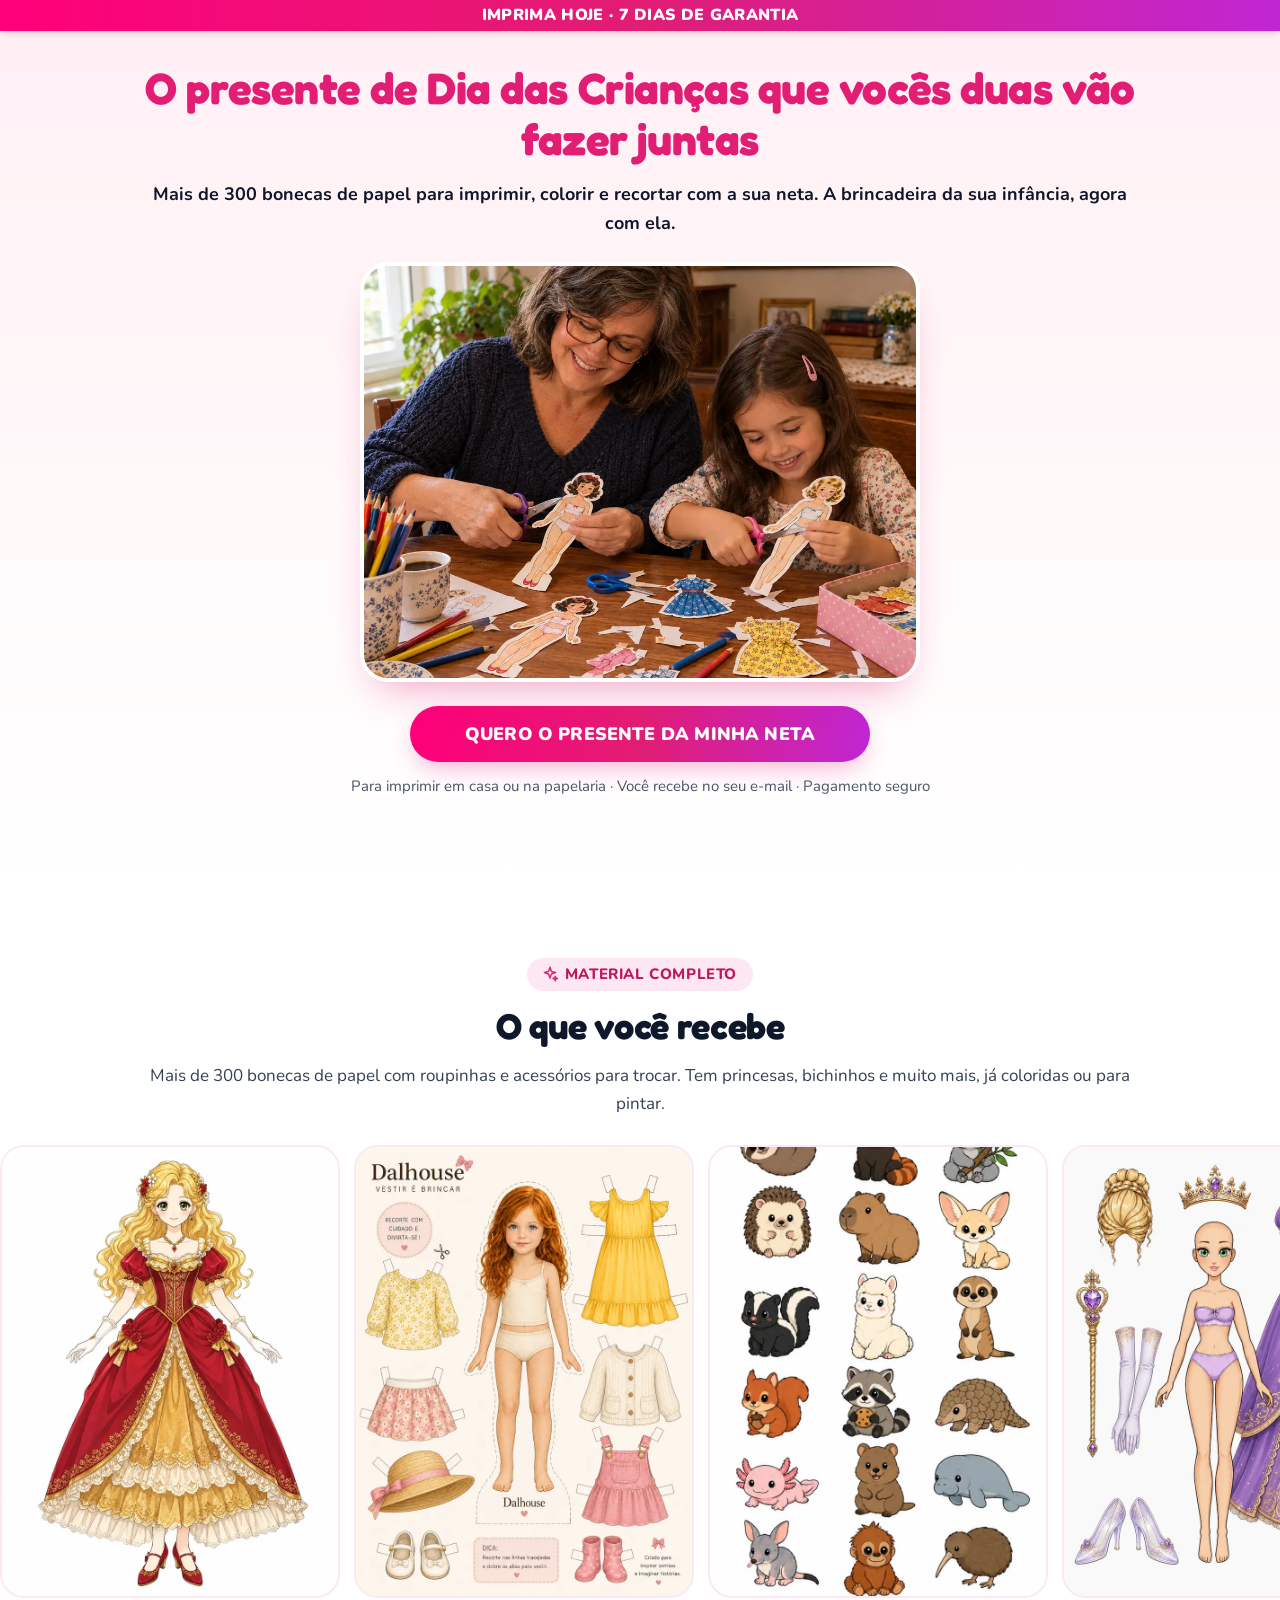
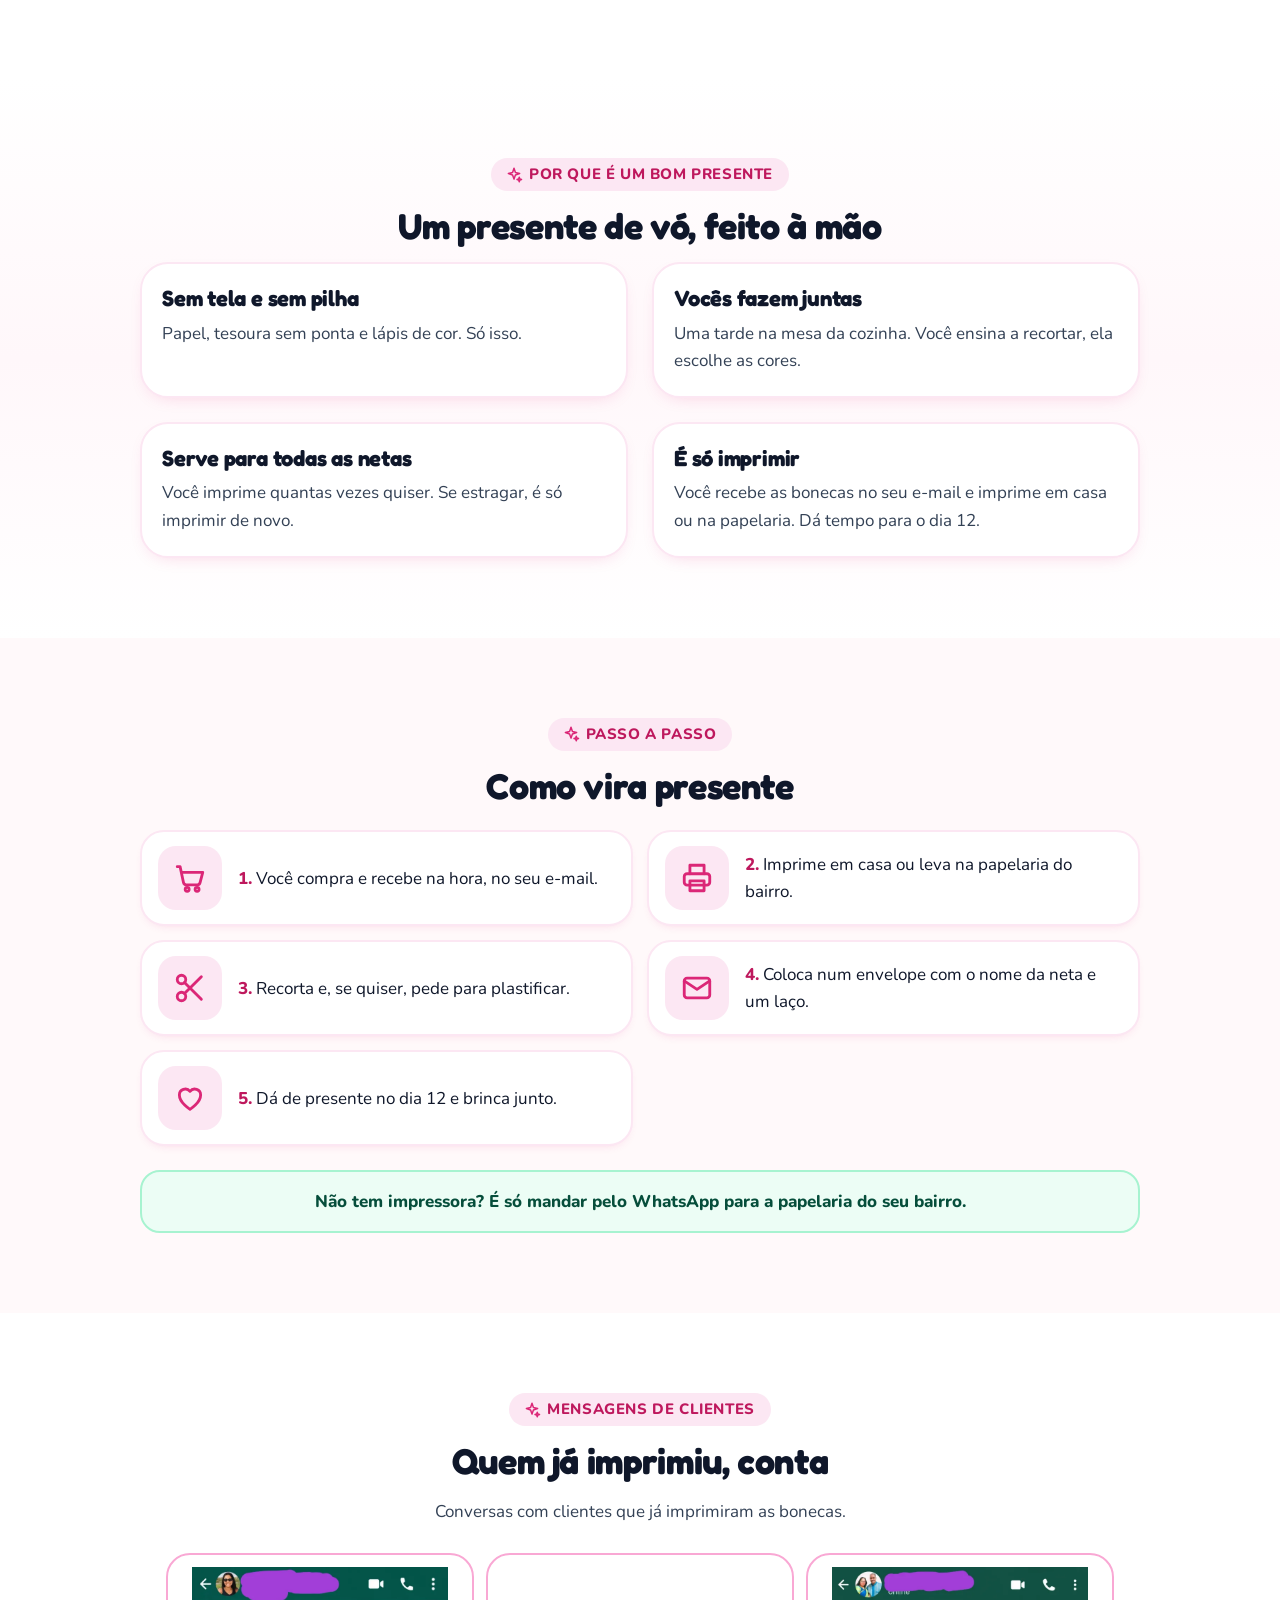
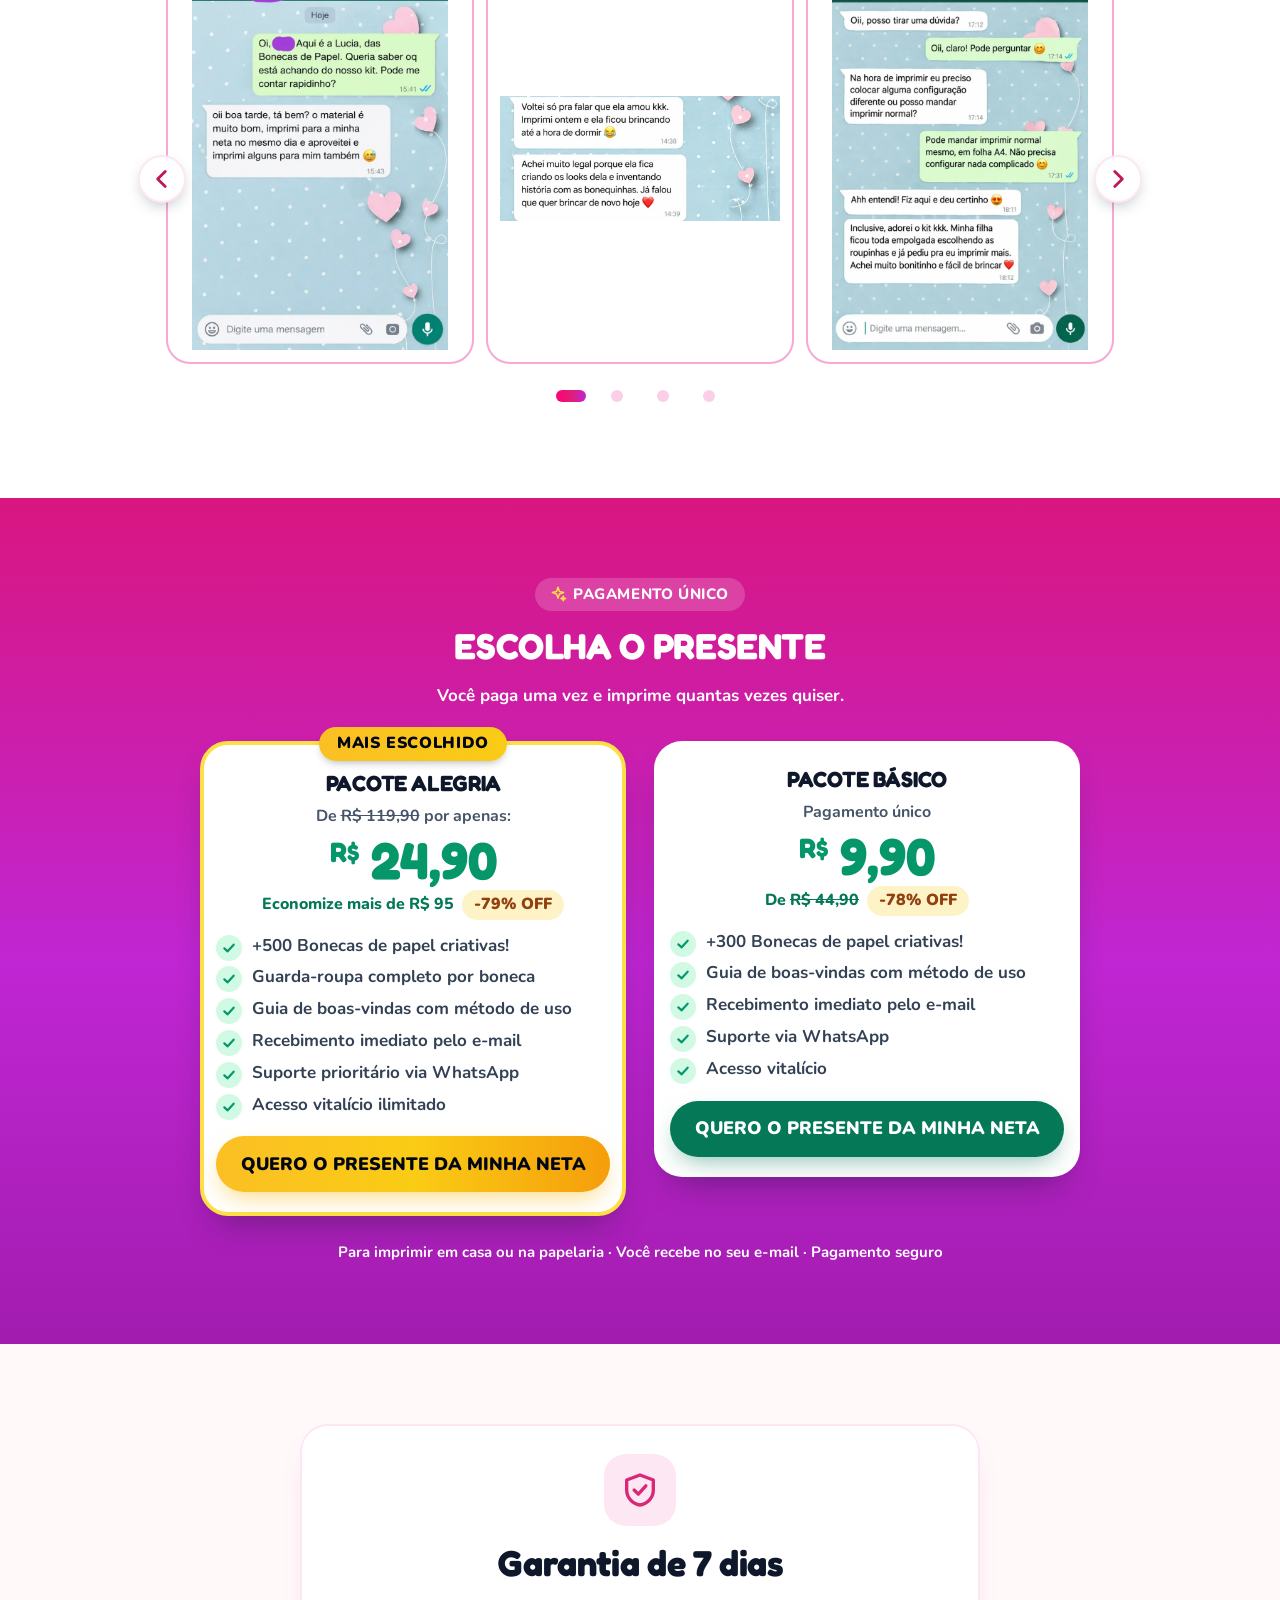
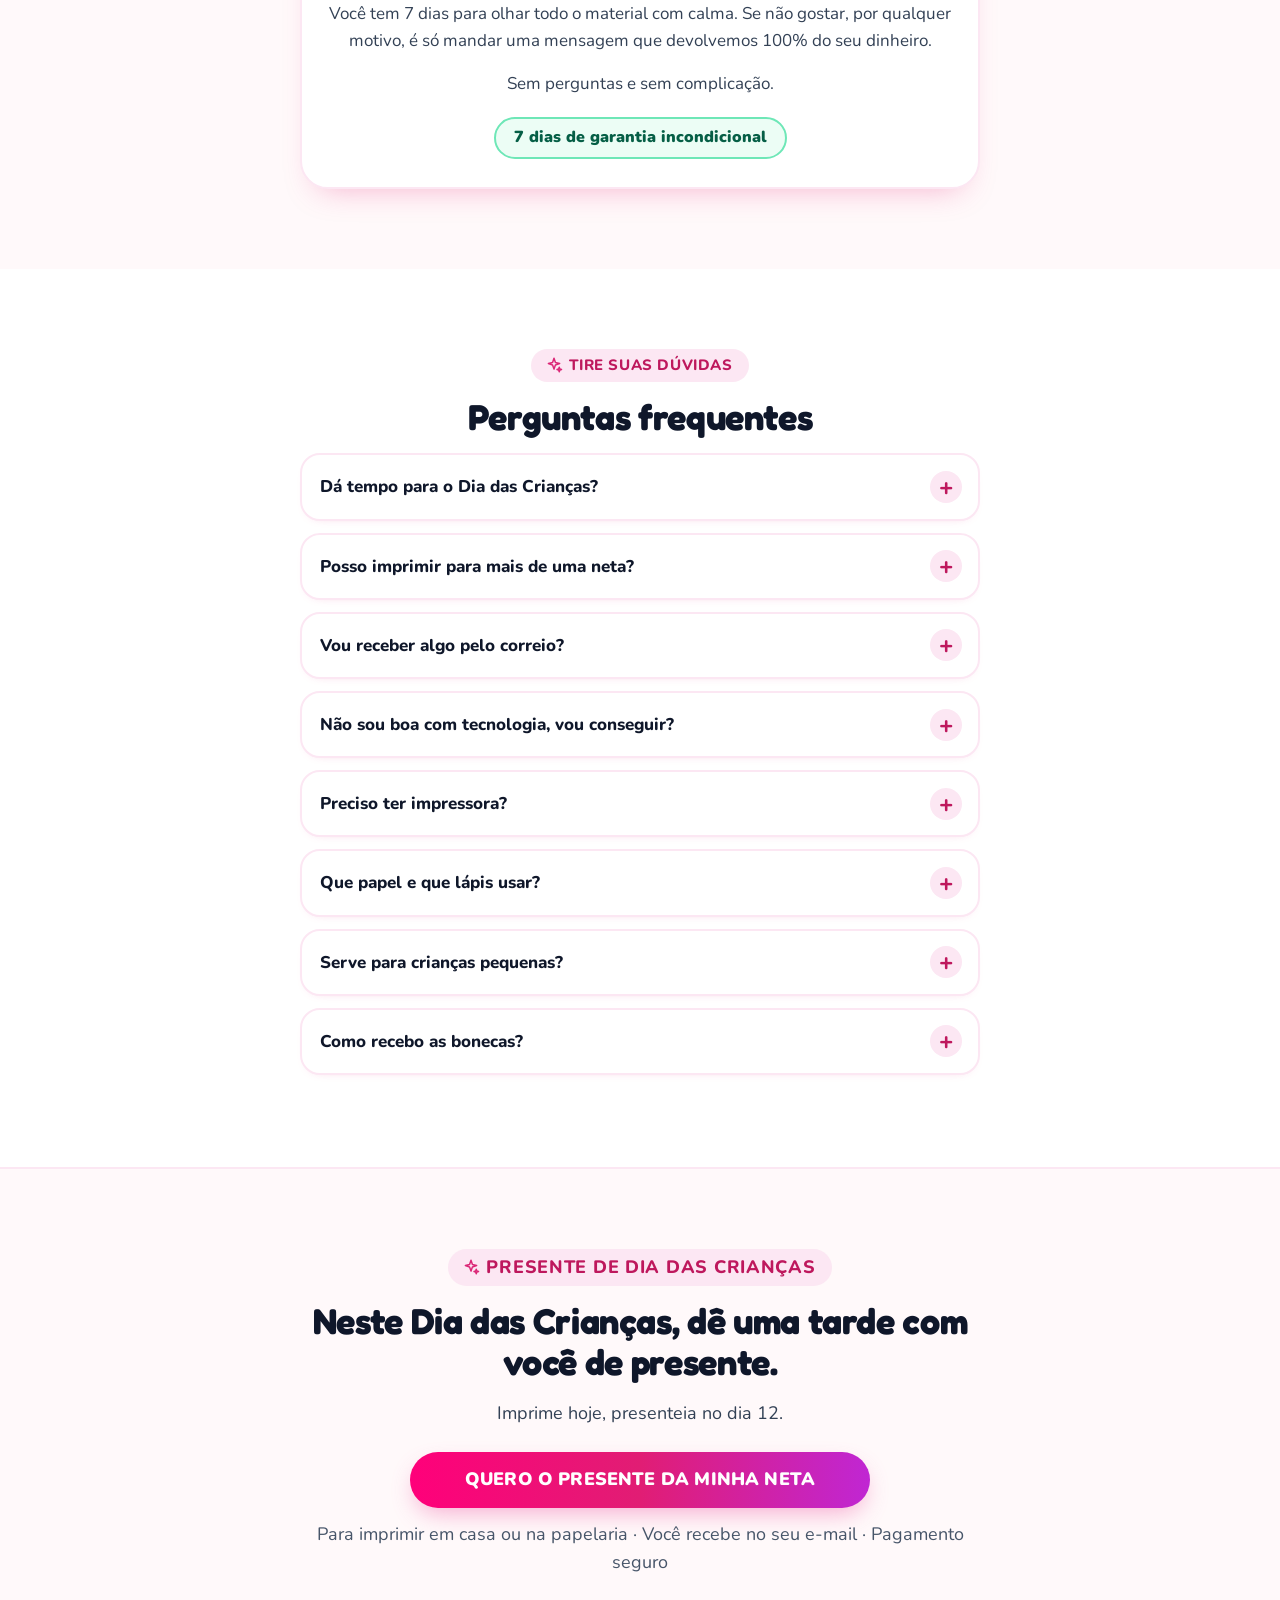
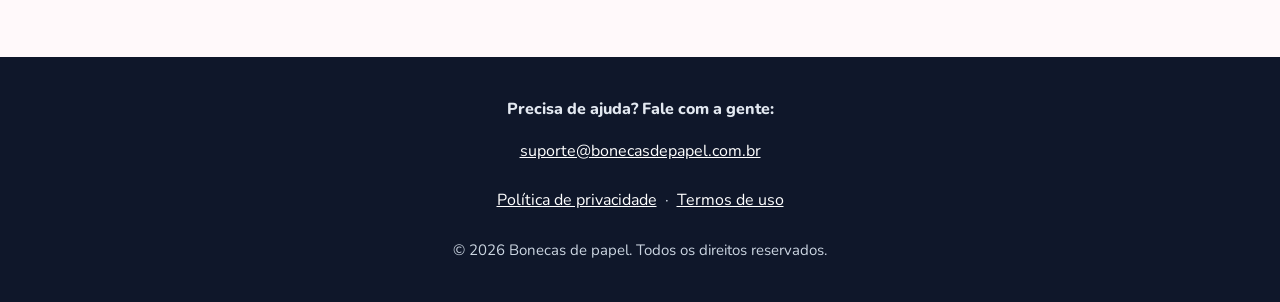
==== dia-das-criancas.html @ 3ce02cda "Dia das Crianças: remove o botão fixo de WhatsApp Co-Authored-By: Claude Opus 5.5 <noreply@anthropic" ====
<!doctype html>
<html lang="pt-BR">
<head>
  <meta charset="UTF-8" />
  <meta name="viewport" content="width=device-width, initial-scale=1.0" />
  <link rel="icon" href="favicon.ico" sizes="any" />
  <link rel="icon" type="image/png" sizes="32x32" href="favicon-32.png" />
  <link rel="icon" type="image/png" sizes="192x192" href="favicon-192.png" />
  <link rel="apple-touch-icon" href="apple-touch-icon.png" />
  <!-- DIA-DAS-CRIANCAS -->
  <title>Bonecas de Papel · Presente de Dia das Crianças da vó para a neta</title>
  <meta name="description" content="Mais de 300 bonecas de papel para imprimir, colorir e recortar com a neta. Você recebe no seu e-mail e imprime hoje mesmo." />
  <meta name="theme-color" content="#FFF0F5" />
  <!-- DIA-DAS-CRIANCAS -->
  <meta property="og:title" content="Bonecas de Papel · Presente de Dia das Crianças da vó para a neta" />
  <meta property="og:description" content="Mais de 300 bonecas de papel para imprimir, colorir e recortar com a neta. Você recebe no seu e-mail e imprime hoje mesmo." />
  <meta property="og:type" content="website" />
  <!-- Imagem de compartilhamento (WhatsApp/Facebook): troque pelo endereço completo do site quando publicar -->
  <meta property="og:image" content="img/com-a-neta.webp" />

  <!-- =====================================================================
       CONFIGURAÇÃO — troque só aqui (veja o README.md).
       Versão de Dia das Crianças: os mesmos links e IDs do index.html. Se mudar lá, mude aqui também.
       ===================================================================== -->
  <script>
    window.CONFIG = {
      // Link do checkout de cada pacote
      checkout: {
        alegria: 'https://pay.lowify.com.br/go.php?offer=9f3a1b8f',           // R$ 24,90 (card "Pacote Alegria")
        alegriaOferta: 'https://pay.lowify.com.br/go.php?offer=1b1b44d3',     // R$ 16,90 (pop-up que abre ao escolher o Básico)
        basico: 'https://pay.lowify.com.br/checkout.php?product_id=Abi8Xx',   // R$ 9,90 (pop-up: "Quero apenas o Básico")
      },
      // ID do Pixel da Meta (Gerenciador de Eventos > Fontes de dados), só os números
      metaPixelId: '28495933450061127',
      // ID do pixel da Utmify (painel da Utmify > Pixels)
      utmifyPixelId: '6ac5c95512656330f287a312',
      // ID do projeto no Microsoft Clarity (clarity.microsoft.com > Settings > Overview)
      clarityId: 'ytkietj34k',
    };
  </script>

  <!-- Pixel da Meta: carrega cedo e envia PageView. Não carrega enquanto o ID for o placeholder. -->
  <script>
    (function (id) {
      if (!id || /^SEU_/.test(id)) return;
      !function(f,b,e,v,n,t,s){if(f.fbq)return;n=f.fbq=function(){n.callMethod?
      n.callMethod.apply(n,arguments):n.queue.push(arguments)};if(!f._fbq)f._fbq=n;
      n.push=n;n.loaded=!0;n.version='2.0';n.queue=[];t=b.createElement(e);t.async=!0;
      t.src=v;s=b.getElementsByTagName(e)[0];s.parentNode.insertBefore(t,s)}(window,
      document,'script','https://connect.facebook.net/en_US/fbevents.js');
      fbq('init', id);
      fbq('track', 'PageView');
    })(window.CONFIG.metaPixelId);
  </script>

  <!-- Utmify: script de UTMs + pixel, carregando cedo para não perder visitas -->
  <script
    src="https://cdn.utmify.com.br/scripts/utms/latest.js"
    data-utmify-prevent-xcod-sck
    data-utmify-prevent-subids
    async
    defer
  ></script>
  <script>
    (function (id) {
      if (!id || /^SEU_/.test(id)) return;
      window.pixelId = id;
      var s = document.createElement('script');
      s.async = true;
      s.defer = true;
      s.src = 'https://cdn.utmify.com.br/scripts/pixel/pixel.js';
      document.head.appendChild(s);
    })(window.CONFIG.utmifyPixelId);
  </script>

  <!-- Microsoft Clarity: gravações de sessão e mapas de calor. Não carrega enquanto o ID for o placeholder. -->
  <script>
    (function (id) {
      if (!id || /^SEU_/.test(id)) return;
      (function(c,l,a,r,i,t,y){
        c[a]=c[a]||function(){(c[a].q=c[a].q||[]).push(arguments)};
        t=l.createElement(r);t.async=1;t.src="https://www.clarity.ms/tag/"+i;
        y=l.getElementsByTagName(r)[0];y.parentNode.insertBefore(t,y);
      })(window, document, "clarity", "script", id);
    })(window.CONFIG.clarityId);
  </script>

  <!-- Fontes (Google Fonts, hospedadas no próprio site para carregar mais rápido no 4G) -->
  <link rel="preload" href="fonts/fredoka-latin.woff2" as="font" type="font/woff2" crossorigin />
  <link rel="preload" href="fonts/nunito-latin.woff2" as="font" type="font/woff2" crossorigin />
  <!-- Imagem do topo: aparece primeiro na tela, então carrega com prioridade -->
  <link rel="preload" href="img/com-a-neta.webp" as="image" type="image/webp" fetchpriority="high" />
  <link rel="stylesheet" href="css/style.css" />

  <!-- Ajustes só desta versão (o css/style.css é o mesmo da página principal e não foi alterado) -->
  <style>
    /* Imagem de avó e neta no topo, no lugar do vídeo */
    .foto-hero {
      max-width: 560px;
      margin: 24px auto;
      border: 4px solid #fff;
      border-radius: 28px;
      box-shadow: 0 20px 40px -18px rgba(225, 29, 116, 0.45);
    }
    /* Botões com texto maior: se quebrar em duas linhas, fica bem espaçado */
    .btn {
      line-height: 1.25;
    }
    /* Cards sem foto em "Por que é um bom presente" */
    .card-texto {
      padding-top: 22px;
    }
    .card-texto h3 {
      margin-bottom: 8px;
    }
    /* Faixa das amostras em "O que você recebe": passa sozinha, sem parar, de ponta a ponta da tela.
       O trilho tem as 5 amostras quatro vezes e anda metade do seu tamanho: a volta emenda sem "pulo". */
    .recebe {
      overflow: hidden;
    }
    .faixa {
      margin-top: 28px;
      overflow: hidden;
    }
    .faixa-track {
      display: flex;
      width: max-content;
      animation: faixa-passa 60s linear infinite;
    }
    .faixa:hover .faixa-track {
      animation-play-state: paused;
    }
    .faixa-item {
      flex: 0 0 auto;
      width: 46vw; /* no celular: quase 2 por tela */
      max-width: 340px;
      margin: 0 14px 0 0;
      border: 2px solid var(--pink-100);
    }
    @keyframes faixa-passa {
      to {
        transform: translateX(-50%);
      }
    }
    /* Quem pediu "reduzir movimento" no aparelho: a faixa fica parada e dá para arrastar com o dedo */
    @media (prefers-reduced-motion: reduce) {
      .faixa {
        overflow-x: auto;
      }
      .faixa-track {
        animation: none;
      }
    }
    /* Pop-up com o pacote completo: compacto para caber inteiro na tela do celular, sem rolar */
    .oferta {
      max-height: calc(100vh - 16px);
      max-height: calc(100dvh - 16px);
    }
    .oferta-inner {
      padding: 12px 12px 8px;
    }
    .oferta-fechar {
      top: 6px;
      right: 6px;
      width: 44px;
      height: 44px;
    }
    .oferta h2 {
      font-size: 21px;
      margin: 0 38px 4px;
    }
    .oferta-sub {
      margin-bottom: 8px;
    }
    .oferta-box {
      padding: 6px 10px 4px;
    }
    .oferta-nome {
      margin-bottom: 2px;
      padding: 2px 14px;
    }
    .oferta .preco {
      font-size: 40px;
      margin: 2px 0 6px;
    }
    .oferta .preco .rs {
      font-size: 22px;
    }
    /* Selo de desconto ao lado do preço */
    .preco-off {
      display: inline-block;
      margin-left: 6px;
      padding: 2px 10px;
      border-radius: 999px;
      background: #fef3c7;
      color: #92400e;
      font-family: var(--body);
      font-size: 18px;
      font-weight: 900;
      line-height: 1.3;
      vertical-align: 0.5em;
    }
    .oferta .itens {
      margin: 0 0 2px;
    }
    .oferta .itens li {
      padding: 2px 0 2px 32px;
      line-height: 1.25;
    }
    .oferta .itens li::before {
      top: 2px;
      width: 22px;
      height: 22px;
      background-size: 14px;
    }
    .oferta .btn {
      margin-top: 8px;
      min-height: 56px;
      padding-top: 10px;
      padding-bottom: 10px;
    }
    .oferta-recusar {
      min-height: 44px;
      padding-top: 4px;
      padding-bottom: 4px;
    }
    /* Sem barra fixa de compra: o rodapé não precisa do espaço extra embaixo */
    .rodape {
      padding-bottom: 40px;
    }
    /* Fontes um pouco menores nesta versão (cerca de 10 a 15% abaixo da página principal) */
    body { font-size: 17px; }
    h1 { font-size: 32px; }
    h2 { font-size: 28px; }
    h3 { font-size: 22px; }
    .lead { font-size: 18px; }
    .pill, .eyebrow { font-size: 15px; }
    .topo-oferta { font-size: 16px; }
    .btn { font-size: 18px; min-height: 56px; }
    .micro { font-size: 15px; }
    .step-text { font-size: 17px; }
    .apoio { font-size: 17px; }
    .card p { font-size: 17px; }
    .itens li { font-size: 17px; }
    .de, .economia, .selo { font-size: 16px; }
    .plano h3 { font-size: 22px; }
    .preco { font-size: 52px; }
    .faq summary { font-size: 17px; }
    .faq details p { font-size: 16px; }
    .garantia-selo { font-size: 16px; }
    .final p { font-size: 18px; }
    .rodape { font-size: 16px; }
    .rodape-copy { font-size: 15px; }
    .oferta-sub, .oferta-nome, .oferta-recusar, .oferta .itens li, .preco-off { font-size: 16px; }
    .oferta h2 { font-size: 20px; }
    @media (min-width: 760px) {
      h1 { font-size: 44px; }
      h2 { font-size: 36px; }
    }
  </style>
</head>
<body>
  <!-- Pixel da Meta para quem está com JavaScript desligado (troque o ID também aqui) -->
  <noscript><img height="1" width="1" style="display:none" alt="" src="https://www.facebook.com/tr?id=28495933450061127&amp;ev=PageView&amp;noscript=1" /></noscript>

  <a class="skip" href="#conteudo">Pular para o conteúdo</a>

  <!-- Barra do topo: garantia e pagamento -->
  <div class="topo-oferta" role="note">
    <span>IMPRIMA HOJE · 7 DIAS DE GARANTIA</span>
  </div>

  <main id="conteudo">

    <!-- 1. TOPO -->
    <section class="hero">
      <div class="wrap">
        <!-- DIA-DAS-CRIANCAS -->
        <h1>O presente de Dia das Crianças que vocês duas vão fazer juntas</h1>
        <p class="lead">
          Mais de 300 bonecas de papel para imprimir, colorir e recortar com a sua neta. A brincadeira da sua infância, agora com ela.
        </p>

        <!-- IMAGEM DO TOPO: avó e neta recortando bonecas de papel juntas (a mesma da seção "Para quem é?" da página principal). -->
        <figure class="ph foto-hero" style="aspect-ratio: 4 / 3" data-ph="img/com-a-neta.webp — avó e neta recortando juntas">
          <img
            src="img/com-a-neta.webp"
            alt="Avó e neta sorrindo enquanto recortam bonecas de papel juntas na mesa"
            width="1000" height="750"
            fetchpriority="high" decoding="async"
            onerror="this.parentNode.classList.add('ph-missing')"
          />
        </figure>

        <a class="btn" href="#planos">QUERO O PRESENTE DA MINHA NETA</a>
        <p class="micro">Para imprimir em casa ou na papelaria · Você recebe no seu <span class="nw">e-mail</span> · Pagamento seguro</p>
      </div>
    </section>

    <!-- 4. O QUE VOCÊ RECEBE -->
    <section class="recebe">
      <div class="wrap">
        <p class="pill">Material completo</p>
        <h2>O que você recebe</h2>
        <p class="center">
          Mais de 300 bonecas de papel com roupinhas e acessórios para trocar. Tem princesas, bichinhos e muito mais, já coloridas ou para pintar.
        </p>
      </div>

      <!-- AMOSTRAS: capas dos kits numa faixa que passa sozinha, sem parar, de ponta a ponta da tela.
           Formato 3:4, 750x1000, em WebP. As 5 amostras aparecem quatro vezes para a volta não ter "pulo" nem buraco:
           para trocar ou acrescentar uma, mude nos quatro grupos (os três últimos são cópias, com alt vazio). -->
      <div class="faixa" aria-label="Amostras das bonecas" role="region">
        <div class="faixa-track">
          <figure class="ph faixa-item" style="aspect-ratio: 3 / 4" data-ph="img/amostra-1.webp — página de amostra">
            <img src="img/amostra-1.webp" alt="Amostra do kit Bonecas Prontas: princesa de vestido vermelho e dourado" width="750" height="1000" decoding="async" fetchpriority="low" onerror="this.parentNode.classList.add('ph-missing')" />
          </figure>
          <figure class="ph faixa-item" style="aspect-ratio: 3 / 4" data-ph="img/amostra-2.webp — página de amostra">
            <img src="img/amostra-2.webp" alt="Amostra do kit Realistas: boneca ruiva com roupinhas, chapéu e sapatos para recortar" width="750" height="1000" decoding="async" fetchpriority="low" onerror="this.parentNode.classList.add('ph-missing')" />
          </figure>
          <figure class="ph faixa-item" style="aspect-ratio: 3 / 4" data-ph="img/amostra-3.webp — página de amostra">
            <img src="img/amostra-3.webp" alt="Amostra do kit Pets: bichinhos fofos para recortar" width="750" height="1000" decoding="async" fetchpriority="low" onerror="this.parentNode.classList.add('ph-missing')" />
          </figure>
          <figure class="ph faixa-item" style="aspect-ratio: 3 / 4" data-ph="img/amostra-4.webp — página de amostra">
            <img src="img/amostra-4.webp" alt="Amostra do kit Bonecas Fashion: boneca com vestido lilás, coroa, luvas e sapatos" width="750" height="1000" decoding="async" fetchpriority="low" onerror="this.parentNode.classList.add('ph-missing')" />
          </figure>
          <figure class="ph faixa-item" style="aspect-ratio: 3 / 4" data-ph="img/amostra-5.webp — bonecas recortadas nas mãos">
            <img src="img/amostra-5.webp" alt="Bonecas de papel recortadas, com roupinhas e coroas de flores, nas mãos de uma pessoa" width="750" height="1000" decoding="async" fetchpriority="low" onerror="this.parentNode.classList.add('ph-missing')" />
          </figure>
          <!-- cópias das 5 amostras, para o loop (a faixa precisa ser mais larga que a tela, mesmo no computador) -->
          <figure class="ph faixa-item" style="aspect-ratio: 3 / 4" data-ph="img/amostra-1.webp — página de amostra" aria-hidden="true">
            <img src="img/amostra-1.webp" alt="" width="750" height="1000" decoding="async" fetchpriority="low" onerror="this.parentNode.classList.add('ph-missing')" />
          </figure>
          <figure class="ph faixa-item" style="aspect-ratio: 3 / 4" data-ph="img/amostra-2.webp — página de amostra" aria-hidden="true">
            <img src="img/amostra-2.webp" alt="" width="750" height="1000" decoding="async" fetchpriority="low" onerror="this.parentNode.classList.add('ph-missing')" />
          </figure>
          <figure class="ph faixa-item" style="aspect-ratio: 3 / 4" data-ph="img/amostra-3.webp — página de amostra" aria-hidden="true">
            <img src="img/amostra-3.webp" alt="" width="750" height="1000" decoding="async" fetchpriority="low" onerror="this.parentNode.classList.add('ph-missing')" />
          </figure>
          <figure class="ph faixa-item" style="aspect-ratio: 3 / 4" data-ph="img/amostra-4.webp — página de amostra" aria-hidden="true">
            <img src="img/amostra-4.webp" alt="" width="750" height="1000" decoding="async" fetchpriority="low" onerror="this.parentNode.classList.add('ph-missing')" />
          </figure>
          <figure class="ph faixa-item" style="aspect-ratio: 3 / 4" data-ph="img/amostra-5.webp — bonecas recortadas nas mãos" aria-hidden="true">
            <img src="img/amostra-5.webp" alt="" width="750" height="1000" decoding="async" fetchpriority="low" onerror="this.parentNode.classList.add('ph-missing')" />
          </figure>
          <figure class="ph faixa-item" style="aspect-ratio: 3 / 4" data-ph="img/amostra-1.webp — página de amostra" aria-hidden="true">
            <img src="img/amostra-1.webp" alt="" width="750" height="1000" decoding="async" fetchpriority="low" onerror="this.parentNode.classList.add('ph-missing')" />
          </figure>
          <figure class="ph faixa-item" style="aspect-ratio: 3 / 4" data-ph="img/amostra-2.webp — página de amostra" aria-hidden="true">
            <img src="img/amostra-2.webp" alt="" width="750" height="1000" decoding="async" fetchpriority="low" onerror="this.parentNode.classList.add('ph-missing')" />
          </figure>
          <figure class="ph faixa-item" style="aspect-ratio: 3 / 4" data-ph="img/amostra-3.webp — página de amostra" aria-hidden="true">
            <img src="img/amostra-3.webp" alt="" width="750" height="1000" decoding="async" fetchpriority="low" onerror="this.parentNode.classList.add('ph-missing')" />
          </figure>
          <figure class="ph faixa-item" style="aspect-ratio: 3 / 4" data-ph="img/amostra-4.webp — página de amostra" aria-hidden="true">
            <img src="img/amostra-4.webp" alt="" width="750" height="1000" decoding="async" fetchpriority="low" onerror="this.parentNode.classList.add('ph-missing')" />
          </figure>
          <figure class="ph faixa-item" style="aspect-ratio: 3 / 4" data-ph="img/amostra-5.webp — bonecas recortadas nas mãos" aria-hidden="true">
            <img src="img/amostra-5.webp" alt="" width="750" height="1000" decoding="async" fetchpriority="low" onerror="this.parentNode.classList.add('ph-missing')" />
          </figure>
          <figure class="ph faixa-item" style="aspect-ratio: 3 / 4" data-ph="img/amostra-1.webp — página de amostra" aria-hidden="true">
            <img src="img/amostra-1.webp" alt="" width="750" height="1000" decoding="async" fetchpriority="low" onerror="this.parentNode.classList.add('ph-missing')" />
          </figure>
          <figure class="ph faixa-item" style="aspect-ratio: 3 / 4" data-ph="img/amostra-2.webp — página de amostra" aria-hidden="true">
            <img src="img/amostra-2.webp" alt="" width="750" height="1000" decoding="async" fetchpriority="low" onerror="this.parentNode.classList.add('ph-missing')" />
          </figure>
          <figure class="ph faixa-item" style="aspect-ratio: 3 / 4" data-ph="img/amostra-3.webp — página de amostra" aria-hidden="true">
            <img src="img/amostra-3.webp" alt="" width="750" height="1000" decoding="async" fetchpriority="low" onerror="this.parentNode.classList.add('ph-missing')" />
          </figure>
          <figure class="ph faixa-item" style="aspect-ratio: 3 / 4" data-ph="img/amostra-4.webp — página de amostra" aria-hidden="true">
            <img src="img/amostra-4.webp" alt="" width="750" height="1000" decoding="async" fetchpriority="low" onerror="this.parentNode.classList.add('ph-missing')" />
          </figure>
          <figure class="ph faixa-item" style="aspect-ratio: 3 / 4" data-ph="img/amostra-5.webp — bonecas recortadas nas mãos" aria-hidden="true">
            <img src="img/amostra-5.webp" alt="" width="750" height="1000" decoding="async" fetchpriority="low" onerror="this.parentNode.classList.add('ph-missing')" />
          </figure>
        </div>
      </div>
    </section>

    <!-- 3. POR QUE É UM BOM PRESENTE -->
    <section class="para-quem">
      <div class="wrap">
        <p class="pill">Por que é um bom presente</p>
        <h2>Um presente de vó, feito à mão</h2>
        <div class="duo">
          <article class="card card-texto">
            <h3>Sem tela e sem pilha</h3>
            <p>Papel, tesoura sem ponta e lápis de cor. Só isso.</p>
          </article>
          <article class="card card-texto">
            <h3>Vocês fazem juntas</h3>
            <p>Uma tarde na mesa da cozinha. Você ensina a recortar, ela escolhe as cores.</p>
          </article>
          <article class="card card-texto">
            <h3>Serve para todas as netas</h3>
            <p>Você imprime quantas vezes quiser. Se estragar, é só imprimir de novo.</p>
          </article>
          <!-- DIA-DAS-CRIANCAS -->
          <article class="card card-texto">
            <h3>É só imprimir</h3>
            <p>Você recebe as bonecas no seu <span class="nw">e-mail</span> e imprime em casa ou na papelaria. Dá tempo para o dia 12.</p>
          </article>
        </div>
      </div>
    </section>

    <!-- 5. COMO VIRA PRESENTE -->
    <section class="passos">
      <div class="wrap">
        <p class="pill">Passo a passo</p>
        <h2>Como vira presente</h2>
        <ol class="steps">
          <li>
            <span class="step-icon" aria-hidden="true">
              <svg viewBox="0 0 24 24"><path d="M3 4h2l2.4 11.2a2 2 0 0 0 2 1.6h7.7a2 2 0 0 0 2-1.5L21 8H6.2"/><circle cx="10" cy="20" r="1.4"/><circle cx="17" cy="20" r="1.4"/></svg>
            </span>
            <span class="step-text"><strong>1.</strong> Você compra e recebe na hora, no seu <span class="nw">e-mail</span>.</span>
          </li>
          <li>
            <span class="step-icon" aria-hidden="true">
              <svg viewBox="0 0 24 24"><path d="M7 9V3h10v6"/><rect x="3" y="9" width="18" height="8" rx="2"/><path d="M7 14h10v7H7z"/></svg>
            </span>
            <span class="step-text"><strong>2.</strong> Imprime em casa ou leva na papelaria do bairro.</span>
          </li>
          <li>
            <span class="step-icon" aria-hidden="true">
              <svg viewBox="0 0 24 24"><circle cx="6" cy="6" r="3"/><circle cx="6" cy="18" r="3"/><path d="M8.1 8.1 20 20M8.1 15.9 20 4"/></svg>
            </span>
            <span class="step-text"><strong>3.</strong> Recorta e, se quiser, pede para plastificar.</span>
          </li>
          <li>
            <span class="step-icon" aria-hidden="true">
              <svg viewBox="0 0 24 24"><rect x="3" y="5" width="18" height="14" rx="2"/><path d="m3 7 9 6 9-6"/></svg>
            </span>
            <span class="step-text"><strong>4.</strong> Coloca num envelope com o nome da neta e um laço.</span>
          </li>
          <!-- DIA-DAS-CRIANCAS -->
          <li>
            <span class="step-icon" aria-hidden="true">
              <svg viewBox="0 0 24 24"><path d="M12 20s-7.5-4.6-7.5-10.1A4.2 4.2 0 0 1 12 7.3a4.2 4.2 0 0 1 7.5 2.6C19.5 15.4 12 20 12 20z"/></svg>
            </span>
            <span class="step-text"><strong>5.</strong> Dá de presente no dia 12 e brinca junto.</span>
          </li>
        </ol>
        <p class="apoio">
          Não tem impressora? É só mandar pelo WhatsApp para a papelaria do seu bairro.
        </p>
      </div>
    </section>

    <!-- 6. PROVA SOCIAL — só prints de comentários REAIS das redes sociais -->
    <section class="prova">
      <div class="wrap">
        <p class="pill">Mensagens de clientes</p>
        <h2>Quem já imprimiu, conta</h2>
        <p class="center">Conversas com clientes que já imprimiram as bonecas.</p>

        <!-- CARROSSEL DE COMENTÁRIOS: passa sozinho, um por vez (pausa ao tocar/passar o mouse).
             IMAGENS: prints de comentários REAIS (Instagram/Facebook), em WebP, com nomes e fotos borrados
             se a pessoa não autorizou. Qualquer formato: a imagem aparece inteira, sem corte. Para mais, copie um bloco "car-slide". -->
        <div class="carrossel" data-carrossel data-car-item="depoimento" aria-roledescription="carrossel" aria-label="Comentários reais">
          <div class="car-viewport">
            <div class="car-track">
              <div class="car-slide">
                <figure class="ph" style="aspect-ratio: 3 / 4" data-ph="img/prova-wpp-2.webp — depoimento no WhatsApp">
                  <img src="img/prova-wpp-2.webp" alt="Conversa no WhatsApp com uma cliente: ela conta que o material é muito bom, que imprimiu para a neta no mesmo dia e aproveitou para imprimir algumas para ela também" width="720" height="1080" loading="lazy" decoding="async" onerror="this.parentNode.classList.add('ph-missing')" />
                </figure>
              </div>
              <div class="car-slide">
                <figure class="ph" style="aspect-ratio: 3 / 4" data-ph="img/prova-wpp-4.webp — depoimento no WhatsApp">
                  <img src="img/prova-wpp-4.webp" alt="Mensagens no WhatsApp de uma cliente: ela voltou para contar que a criança amou, ficou brincando até a hora de dormir, cria os looks e inventa histórias com as bonequinhas e já quer brincar de novo" width="900" height="401" loading="lazy" decoding="async" onerror="this.parentNode.classList.add('ph-missing')" />
                </figure>
              </div>
              <div class="car-slide">
                <figure class="ph" style="aspect-ratio: 3 / 4" data-ph="img/prova-wpp-1.webp — depoimento no WhatsApp">
                  <img src="img/prova-wpp-1.webp" alt="Conversa no WhatsApp com uma cliente: ela pergunta como imprimir, faz certinho e conta que adorou o kit e que a filha ficou empolgada escolhendo as roupinhas e já pediu para imprimir mais" width="720" height="1080" loading="lazy" decoding="async" onerror="this.parentNode.classList.add('ph-missing')" />
                </figure>
              </div>
              <div class="car-slide">
                <figure class="ph" style="aspect-ratio: 3 / 4" data-ph="img/prova-wpp-3.webp — depoimento no WhatsApp">
                  <img src="img/prova-wpp-3.webp" alt="Conversa no WhatsApp com uma cliente: ela conta que a filha amou as bonecas, principalmente as roupinhas, e que é muito fácil, só imprimir e recortar" width="720" height="932" loading="lazy" decoding="async" onerror="this.parentNode.classList.add('ph-missing')" />
                </figure>
              </div>
            </div>
          </div>
          <button type="button" class="car-btn car-prev" data-car-prev aria-label="Depoimento anterior">
            <svg viewBox="0 0 24 24" aria-hidden="true"><path d="m15 5-7 7 7 7"/></svg>
          </button>
          <button type="button" class="car-btn car-next" data-car-next aria-label="Próximo depoimento">
            <svg viewBox="0 0 24 24" aria-hidden="true"><path d="m9 5 7 7-7 7"/></svg>
          </button>
          <div class="car-dots" data-car-dots></div>
        </div>
      </div>
    </section>

    <!-- 7. OFERTA E PREÇOS -->
    <section class="planos" id="planos">
      <div class="wrap">
        <p class="pill">Pagamento único</p>
        <h2>Escolha o presente</h2>
        <p class="center planos-sub">Você paga uma vez e imprime quantas vezes quiser.</p>

        <div class="cards">
          <!-- PACOTE ALEGRIA (em destaque, igual à página principal) -->
          <article class="plano plano-destaque">
            <p class="selo">Mais escolhido</p>
            <h3>PACOTE ALEGRIA</h3>
            <p class="de">De <s>R$ 119,90</s> por apenas:</p>
            <p class="preco"><span class="rs">R$</span> 24,90</p>
            <p class="economia"><span>Economize mais de R$ 95</span> <span class="off">-79% OFF</span></p>
            <ul class="itens">
              <li>+500 Bonecas de papel criativas!</li>
              <li>Guarda-roupa completo por boneca</li>
              <li>Guia de boas-vindas com método de uso</li>
              <li>Recebimento imediato pelo <span class="nw">e-mail</span></li>
              <li>Suporte prioritário via WhatsApp</li>
              <li>Acesso vitalício ilimitado</li>
            </ul>
            <a class="btn" href="#planos" data-checkout="alegria" data-price="24.90">QUERO O PRESENTE DA MINHA NETA</a>
          </article>

          <!-- PACOTE BÁSICO: o botão abre o pop-up com a oferta do Pacote Alegria por R$ 16,90 -->
          <article class="plano">
            <h3>PACOTE BÁSICO</h3>
            <p class="de">Pagamento único</p>
            <p class="preco"><span class="rs">R$</span> 9,90</p>
            <p class="economia"><span>De <s>R$ 44,90</s></span> <span class="off">-78% OFF</span></p>
            <ul class="itens">
              <li>+300 Bonecas de papel criativas!</li>
              <li>Guia de boas-vindas com método de uso</li>
              <li>Recebimento imediato pelo <span class="nw">e-mail</span></li>
              <li>Suporte via WhatsApp</li>
              <li>Acesso vitalício</li>
            </ul>
            <button type="button" class="btn btn-basico" data-open-oferta>QUERO O PRESENTE DA MINHA NETA</button>
          </article>
        </div>
        <p class="micro center">Para imprimir em casa ou na papelaria · Você recebe no seu <span class="nw">e-mail</span> · Pagamento seguro</p>
      </div>
    </section>

    <!-- 8. GARANTIA -->
    <section class="garantia">
      <div class="wrap narrow">
        <div class="garantia-card">
          <div class="garantia-icon" aria-hidden="true">
            <svg viewBox="0 0 24 24"><path d="M12 3 4 6v6c0 4.4 3.4 8.4 8 9 4.6-.6 8-4.6 8-9V6z"/><path d="m8.5 12 2.5 2.5 4.5-5"/></svg>
          </div>
          <h2>Garantia de 7 dias</h2>
          <p>
            Você tem 7 dias para olhar todo o material com calma. Se não gostar, por qualquer motivo,
            é só mandar uma mensagem que devolvemos 100% do seu dinheiro.
          </p>
          <p>Sem perguntas e sem complicação.</p>
          <p class="garantia-selo">7 dias de garantia incondicional</p>
        </div>
      </div>
    </section>

    <!-- 9. PERGUNTAS FREQUENTES -->
    <section class="faq">
      <div class="wrap narrow">
        <p class="pill">Tire suas dúvidas</p>
        <h2>Perguntas frequentes</h2>

        <!-- DIA-DAS-CRIANCAS -->
        <details>
          <summary>Dá tempo para o Dia das Crianças?</summary>
          <p>
            Dá. As bonecas chegam no seu <span class="nw">e-mail</span> assim que o pagamento é aprovado, e você imprime no mesmo dia.
          </p>
        </details>

        <details>
          <summary>Posso imprimir para mais de uma neta?</summary>
          <p>
            Pode. Você imprime quantas vezes quiser, para todas as netas.
          </p>
        </details>

        <details>
          <summary>Vou receber algo pelo correio?</summary>
          <p>
            Não. As bonecas chegam no seu <span class="nw">e-mail</span>, para você imprimir. Nada chega pelo correio,
            e por isso você recebe na hora.
          </p>
        </details>

        <details>
          <summary>Não sou boa com tecnologia, vou conseguir?</summary>
          <p>
            Vai, sim. Depois do pagamento, as bonecas chegam no seu <span class="nw">e-mail</span>.
            É só tocar para abrir. Se precisar de ajuda em qualquer passo, fale com a gente pelo WhatsApp.
          </p>
        </details>

        <details>
          <summary>Preciso ter impressora?</summary>
          <p>
            Não. Você pode mandar as bonecas pelo WhatsApp para a papelaria do seu bairro e buscar
            as folhas impressas. Se tiver impressora em casa, também funciona.
          </p>
        </details>

        <details>
          <summary>Que papel e que lápis usar?</summary>
          <p>
            Papel sulfite comum já funciona. Para as bonecas ficarem mais firmes, use um papel um pouco
            mais grosso, de 120 g a 180 g, que toda papelaria tem. Para colorir, lápis de cor comum é o ideal.
          </p>
        </details>

        <details>
          <summary>Serve para crianças pequenas?</summary>
          <p>
            Serve para colorir junto. As peças são pequenas e o recorte usa tesoura, então as crianças
            devem brincar sempre com a supervisão de um adulto.
          </p>
        </details>

        <details>
          <summary>Como recebo as bonecas?</summary>
          <p>
            Assim que o pagamento é aprovado, as bonecas chegam no seu <span class="nw">e-mail</span>, prontas para imprimir.
            Se não encontrar, olhe também a caixa de spam ou fale com a gente pelo WhatsApp.
          </p>
        </details>
      </div>
    </section>

    <!-- 10. CHAMADA FINAL -->
    <!-- DIA-DAS-CRIANCAS -->
    <section class="final">
      <div class="wrap narrow">
        <p class="pill">Presente de Dia das Crianças</p>
        <h2>Neste Dia das Crianças, dê uma tarde com você de presente.</h2>
        <p>Imprime hoje, presenteia no dia 12.</p>
        <a class="btn" href="#planos">QUERO O PRESENTE DA MINHA NETA</a>
        <p class="micro">Para imprimir em casa ou na papelaria · Você recebe no seu <span class="nw">e-mail</span> · Pagamento seguro</p>
      </div>
    </section>
  </main>

  <!-- 11. RODAPÉ -->
  <footer class="rodape">
    <div class="wrap">
      <p class="rodape-titulo">Precisa de ajuda? Fale com a gente:</p>
      <p>
        <a href="mailto:suporte@bonecasdepapel.com.br">suporte@bonecasdepapel.com.br</a>
      </p>
      <p class="rodape-links">
        <a href="privacidade.html">Política de privacidade</a>
        <span aria-hidden="true">·</span>
        <a href="termos.html">Termos de uso</a>
      </p>
      <p class="rodape-copy">© 2026 Bonecas de papel. Todos os direitos reservados.</p>
    </div>
  </footer>

  <!-- POP-UP: abre ao tocar no botão do Pacote Básico (mesma lógica da página principal) -->
  <dialog id="oferta" class="oferta" aria-labelledby="oferta-titulo">
    <div class="oferta-inner">
    <button type="button" class="oferta-fechar" data-close-oferta aria-label="Fechar">&times;</button>
    <h2 id="oferta-titulo">Espere! Que tal levar o Pacote Alegria?</h2>
    <p class="oferta-sub">Só R$ 7,00 a mais que o Básico.</p>

    <div class="oferta-box">
      <p class="oferta-nome">PACOTE ALEGRIA</p>
      <p class="de">De <s>R$ 24,90</s> por apenas:</p>
      <p class="preco"><span class="rs">R$</span> 16,90 <span class="preco-off">-32% OFF</span></p>
      <ul class="itens">
        <li>+500 bonecas (em vez de 300)</li>
        <li>Guarda-roupa completo</li>
        <li>Guia de boas-vindas</li>
        <li>Recebe na hora no <span class="nw">e-mail</span></li>
        <li>Suporte prioritário</li>
        <li>Acesso vitalício</li>
      </ul>
    </div>

    <a class="btn btn-ouro" href="#planos" data-checkout="alegriaOferta" data-price="16.90">SIM! QUERO O PACOTE ALEGRIA POR R$ 16,90</a>
    <a class="oferta-recusar" href="#planos" data-checkout="basico" data-price="9.90">Não, obrigada. Quero apenas o Básico por R$ 9,90</a>
    </div>
  </dialog>

  <script src="js/main.js" defer></script>
</body>
</html>
---- css/style.css ----
/* =====================================================================
   Bonecas de Papel para Colorir — página para o público 30-65+
   Visual igual ao da página de vendas principal (Fredoka + Nunito, rosa e roxo),
   com texto grande (mín. 18px), contraste AA e sem animações.
   ===================================================================== */

/* Mesmas fontes da página principal, hospedadas no site */
@font-face {
  font-family: 'Fredoka';
  font-style: normal;
  font-weight: 500 700;
  font-display: swap;
  src: url('../fonts/fredoka-latin.woff2') format('woff2');
  unicode-range: U+0000-00FF, U+0131, U+0152-0153, U+02BB-02BC, U+02C6, U+02DA, U+02DC, U+0304, U+0308, U+0329, U+2000-206F, U+20AC, U+2122, U+2191, U+2193, U+2212, U+2215, U+FEFF, U+FFFD;
}
@font-face {
  font-family: 'Nunito';
  font-style: normal;
  font-weight: 400 900;
  font-display: swap;
  src: url('../fonts/nunito-latin.woff2') format('woff2');
  unicode-range: U+0000-00FF, U+0131, U+0152-0153, U+02BB-02BC, U+02C6, U+02DA, U+02DC, U+0304, U+0308, U+0329, U+2000-206F, U+20AC, U+2122, U+2191, U+2193, U+2212, U+2215, U+FEFF, U+FFFD;
}

:root {
  /* Cores da página principal */
  --pink: #e11d74;
  --pink-hot: #ff007a;
  --magenta: #c026d3;
  --purple: #9333ea;
  --pink-700: #be185d;
  --pink-600: #db2777;
  --pink-300: #f9a8d4;
  --pink-100: #fce7f3;
  --pink-50: #fff0f5;
  --blush: #fff9fa;
  --ink: #0f172a;       /* slate-900 */
  --ink-2: #334155;     /* slate-700 */
  --ink-3: #475569;     /* slate-600 */
  --emerald: #059669;
  --emerald-700: #047857;
  --emerald-100: #d1fae5;
  --emerald-50: #ecfdf5;
  --amber: #fbbf24;
  --yellow: #facc15;
  --navy: #0f172a;

  --cta: linear-gradient(90deg, var(--pink-hot) 0%, var(--pink) 50%, var(--magenta) 100%);
  --cta-hover: linear-gradient(90deg, var(--pink) 0%, var(--purple) 100%);
  --check-white: url("data:image/svg+xml,%3Csvg xmlns='http://www.w3.org/2000/svg' viewBox='0 0 24 24' fill='none' stroke='white' stroke-width='3' stroke-linecap='round' stroke-linejoin='round'%3E%3Cpath d='M6 12.5 10.2 16.5 18 8'/%3E%3C/svg%3E");
  --check-green: url("data:image/svg+xml,%3Csvg xmlns='http://www.w3.org/2000/svg' viewBox='0 0 24 24' fill='none' stroke='%23059669' stroke-width='3.2' stroke-linecap='round' stroke-linejoin='round'%3E%3Cpath d='M5 12.5 10 17 19 7'/%3E%3C/svg%3E");

  --title: 'Fredoka', 'Nunito', 'Segoe UI', Arial, sans-serif;
  --body: 'Nunito', 'Segoe UI', Roboto, Arial, sans-serif;
}

*,
*::before,
*::after {
  box-sizing: border-box;
}

html {
  -webkit-text-size-adjust: 100%;
}

@media (prefers-reduced-motion: no-preference) {
  html {
    scroll-behavior: smooth;
  }
}

body {
  margin: 0;
  background: #fff;
  color: var(--ink-2);
  font-family: var(--body);
  font-size: 19px;
  line-height: 1.6;
}

img {
  max-width: 100%;
  display: block;
}

h1,
h2,
h3 {
  font-family: var(--title);
  color: var(--ink);
  line-height: 1.15;
  margin: 0 0 16px;
  font-weight: 700;
  letter-spacing: -0.01em;
}

h1 {
  font-size: 38px;
  color: var(--pink);
}

h2 {
  font-size: 32px;
  text-align: center;
}

h3 {
  font-size: 25px;
}

p {
  margin: 0 0 16px;
}

a {
  color: var(--pink-700);
}

strong {
  color: var(--ink);
  font-weight: 800;
}

:focus-visible {
  outline: 3px solid var(--purple);
  outline-offset: 3px;
}

.skip {
  position: absolute;
  left: -9999px;
  top: 8px;
  background: var(--ink);
  color: #fff;
  padding: 12px 16px;
  z-index: 10;
}
.skip:focus {
  left: 8px;
}

.wrap {
  max-width: 1040px;
  margin: 0 auto;
  padding: 0 20px;
}

.narrow {
  max-width: 720px;
}

.center {
  text-align: center;
}

/* Não quebra "e-mail" no hífen */
.nw {
  white-space: nowrap;
}

section {
  padding: 56px 0;
}

/* Selo rosa acima dos títulos, como na página principal */
.pill,
.eyebrow {
  display: table;
  margin: 0 auto 14px;
  padding: 6px 16px 6px 38px;
  border-radius: 999px;
  background: var(--pink-100)
    url("data:image/svg+xml,%3Csvg xmlns='http://www.w3.org/2000/svg' viewBox='0 0 24 24' fill='none' stroke='%23db2777' stroke-width='2' stroke-linecap='round' stroke-linejoin='round'%3E%3Cpath d='M12 3l1.9 5.6L19.5 10l-5.6 1.9L12 17.5l-1.9-5.6L4.5 10l5.6-1.4z'/%3E%3Cpath d='M19 15l.8 2.2L22 18l-2.2.8L19 21l-.8-2.2L16 18l2.2-.8z'/%3E%3C/svg%3E")
    14px center / 18px no-repeat;
  color: var(--pink-700);
  font-size: 18px;
  font-weight: 800;
  text-transform: uppercase;
  letter-spacing: 0.04em;
  line-height: 1.4;
  text-align: center;
}

/* ---------- Botão de compra (mesmo texto em todos) ---------- */
.btn {
  display: flex;
  align-items: center;
  justify-content: center;
  width: 100%;
  max-width: 460px;
  min-height: 60px;
  margin: 24px auto 12px;
  padding: 14px 12px;
  background: var(--pink) var(--cta);
  color: #fff;
  font-family: var(--body);
  font-size: 20px;
  font-weight: 900;
  letter-spacing: 0.01em;
  text-align: center;
  text-decoration: none;
  border-radius: 999px;
  box-shadow: 0 10px 24px -6px rgba(236, 72, 153, 0.45);
}
.btn:hover {
  background: var(--pink) var(--cta-hover);
}
.btn:active {
  transform: translateY(1px);
}

.micro {
  font-size: 18px;
  color: var(--ink-3);
  text-align: center;
  margin: 0;
}

/* ---------- Imagens com placeholder ----------
   Se o arquivo da imagem ainda não existir, o quadro mostra o nome do arquivo que falta. */
.ph {
  position: relative;
  width: 100%;
  margin: 24px 0;
  border-radius: 24px;
  overflow: hidden;
  background: var(--pink-50);
}
.ph img {
  width: 100%;
  height: 100%;
  object-fit: cover;
}
.ph-missing {
  display: flex;
  align-items: center;
  justify-content: center;
  border: 3px dashed var(--pink-300);
}
.ph-missing img {
  display: none;
}
.ph-missing::after {
  content: 'IMAGEM: ' attr(data-ph);
  padding: 16px;
  text-align: center;
  font-size: 16px;
  line-height: 1.4;
  color: var(--ink-3);
  font-family: ui-monospace, Consolas, monospace;
}

/* ---------- Barra "A promoção termina hoje" (igual à da página principal) ---------- */
.topo-oferta {
  position: sticky;
  top: 0;
  z-index: 20;
  display: flex;
  flex-wrap: wrap;
  align-items: center;
  justify-content: center;
  gap: 3px 10px;
  padding: 6px 12px;
  background: var(--pink) var(--cta);
  color: #fff;
  font-size: 19px; /* 19px em negrito = "texto grande" no WCAG, contraste mínimo 3:1 sobre o degradê */
  font-weight: 900;
  letter-spacing: 0.02em;
  line-height: 1.2;
  text-align: center;
  box-shadow: 0 2px 8px -2px rgba(15, 23, 42, 0.3);
}
.topo-fogo {
  width: 20px;
  height: 20px;
  fill: #fcd34d;
  flex: 0 0 auto;
}
.topo-data {
  display: inline-flex;
  align-items: center;
  gap: 6px;
  padding: 1px 12px;
  border-radius: 999px;
  background: rgba(0, 0, 0, 0.3);
  border: 1px solid rgba(255, 255, 255, 0.35);
  font-variant-numeric: tabular-nums;
}
.topo-data svg {
  width: 18px;
  height: 18px;
  fill: none;
  stroke: #fde68a;
  stroke-width: 2;
  stroke-linecap: round;
}
.invisivel {
  visibility: hidden;
}

/* ---------- Barra fixa de compra (rodapé da tela) ---------- */
.barra-compra {
  position: fixed;
  left: 0;
  right: 0;
  bottom: 0;
  z-index: 20;
  display: flex;
  align-items: center;
  justify-content: center;
  gap: 16px;
  padding: 8px 12px calc(8px + env(safe-area-inset-bottom));
  background: #fff;
  border-top: 2px solid var(--pink-100);
  box-shadow: 0 -6px 20px -8px rgba(15, 23, 42, 0.25);
}
.barra-compra[hidden] {
  display: none;
}
.barra-compra .btn {
  margin: 0;
  flex: 1 1 auto;
  max-width: 460px;
}
.barra-preco {
  display: none; /* no celular fica só o botão, grande */
  margin: 0;
  font-size: 19px;
  font-weight: 700;
  color: var(--ink-2);
  white-space: nowrap;
}
.barra-preco strong {
  color: var(--emerald);
  font-size: 22px;
}
@media (min-width: 640px) {
  .barra-preco {
    display: block;
  }
  .barra-compra .btn {
    flex: 0 1 360px;
  }
}
/* A barra fica presa no topo: as âncoras (#planos) param logo abaixo dela */
section[id] {
  scroll-margin-top: 64px;
}

/* ---------- 1. Topo ---------- */
.hero {
  padding-top: 32px;
  text-align: center;
  background: linear-gradient(180deg, var(--pink-50) 0%, var(--blush) 55%, #fff 100%);
}
.lead {
  font-size: 21px;
  font-weight: 700;
  color: var(--ink);
}
.video-hero {
  position: relative;
  width: 100%;
  max-width: 340px; /* vídeo vertical: limita a altura no celular */
  aspect-ratio: 9 / 16;
  margin: 24px auto;
  border-radius: 28px;
  overflow: hidden;
  background: var(--pink-50) url('../img/capa-video.webp') center / cover no-repeat;
  box-shadow: 0 20px 40px -18px rgba(225, 29, 116, 0.45);
  border: 4px solid #fff;
}
.video-hero video {
  display: block;
  width: 100%;
  height: 100%;
  object-fit: cover;
}
.video-hero video {
  pointer-events: none; /* sem controles nem pausa ao tocar */
}

/* ---------- 3. Para quem é ---------- */
.para-quem {
  background: linear-gradient(180deg, #fff 0%, #fff7fa 50%, #fff 100%);
}
.duo {
  display: grid;
  gap: 24px;
  margin-top: 8px;
}
/* Só um card: centralizado e com largura limitada */
.duo-um {
  max-width: 560px;
  margin-left: auto;
  margin-right: auto;
}
.card {
  background: #fff;
  border: 2px solid var(--pink-100);
  border-radius: 28px;
  padding: 0 20px 22px;
  overflow: hidden;
  box-shadow: 0 6px 18px -10px rgba(225, 29, 116, 0.25);
}
.card .ph {
  margin: 0 -20px 20px;
  width: calc(100% + 40px);
  border-radius: 0;
}
.card p {
  margin: 0;
}

/* ---------- 4. O que você recebe ---------- */
/* Amostras do material: grade de capas */
.amostras {
  display: grid;
  grid-template-columns: 1fr 1fr;
  gap: 12px;
  margin-top: 24px;
}
.amostras .ph {
  margin: 0;
  border: 2px solid var(--pink-100);
}
@media (min-width: 760px) {
  .amostras {
    grid-template-columns: repeat(4, 1fr);
    gap: 16px;
  }
}

/* Carrossel (comentários reais): um por vez no celular, 2 no tablet e 3 no computador */
.carrossel {
  --per: 1;
  position: relative;
  max-width: 440px;
  margin: 28px auto 0;
}
.car-viewport {
  overflow: hidden;
  border-radius: 24px;
}
.car-track {
  display: flex;
  will-change: transform;
}
.car-slide {
  flex: 0 0 calc(100% / var(--per));
  padding: 0 6px;
}
.car-slide .ph {
  margin: 0;
  border: 2px solid var(--pink-100);
}
.car-btn {
  position: absolute;
  top: calc(50% - 30px);
  width: 48px;
  height: 48px;
  border: 2px solid var(--pink-100);
  border-radius: 50%;
  background: #fff;
  box-shadow: 0 6px 16px -6px rgba(15, 23, 42, 0.35);
  display: flex;
  align-items: center;
  justify-content: center;
  cursor: pointer;
  z-index: 2;
}
.car-btn svg {
  width: 26px;
  height: 26px;
  fill: none;
  stroke: var(--pink-700);
  stroke-width: 2.6;
  stroke-linecap: round;
  stroke-linejoin: round;
}
.car-prev {
  left: -10px;
}
.car-next {
  right: -10px;
}
.car-dots {
  display: flex;
  justify-content: center;
  gap: 2px;
  margin-top: 10px;
}
.car-dots button {
  width: 44px; /* área de toque grande; o ponto visível é o ::before */
  height: 44px;
  border: 0;
  background: none;
  cursor: pointer;
  display: flex;
  align-items: center;
  justify-content: center;
}
.car-dots button::before {
  content: '';
  width: 12px;
  height: 12px;
  border-radius: 999px;
  background: var(--pink-200, #fbcfe8);
}
.car-dots button[aria-current='true']::before {
  width: 30px;
  background: var(--pink) var(--cta);
}
@media (min-width: 760px) {
  .carrossel {
    --per: 2;
    max-width: 760px;
  }
  .car-prev {
    left: -22px;
  }
  .car-next {
    right: -22px;
  }
}
@media (min-width: 960px) {
  .carrossel {
    --per: 3;
    max-width: 960px;
  }
}

/* ---------- 5. Como funciona ---------- */
.passos {
  background: var(--blush);
}
.steps {
  list-style: none;
  padding: 0;
  margin: 24px 0;
  display: grid;
  gap: 14px;
}
.steps li {
  display: flex;
  align-items: center;
  gap: 16px;
  background: #fff;
  border: 2px solid var(--pink-100);
  border-radius: 24px;
  padding: 14px 16px;
  box-shadow: 0 4px 12px -8px rgba(225, 29, 116, 0.3);
}
.step-icon {
  flex: 0 0 64px;
  height: 64px;
  border-radius: 18px;
  background: var(--pink-100);
  display: flex;
  align-items: center;
  justify-content: center;
}
.step-icon svg {
  width: 34px;
  height: 34px;
  fill: none;
  stroke: var(--pink-600);
  stroke-width: 2;
  stroke-linecap: round;
  stroke-linejoin: round;
}
.step-text {
  font-size: 20px;
  color: var(--ink);
}
.step-text strong {
  color: var(--pink-700);
}
.apoio {
  background: var(--emerald-50);
  color: #064e3b;
  border: 2px solid #a7f3d0;
  border-radius: 20px;
  padding: 16px 18px;
  font-size: 20px;
  font-weight: 800;
  text-align: center;
  margin: 0;
}

/* ---------- 6. Prova social ---------- */
.aviso-privacidade {
  font-size: 18px;
  color: var(--ink-3);
  font-style: italic;
  margin-top: -8px;
}
.prova .car-slide .ph {
  border-color: var(--pink-300);
  background: #fff;
}
/* Prints de comentários: mostra a imagem inteira (sem cortar), centralizada */
.prova .car-slide .ph img {
  object-fit: contain;
  padding: 12px;
}

/* ---------- 7. Planos (degradê rosa e roxo, como na página principal) ---------- */
.planos {
  background: linear-gradient(180deg, #d91680 0%, var(--magenta) 55%, #a21caf 100%);
  color: #fff;
}
.planos h2 {
  color: #fff;
  text-transform: uppercase;
}
.planos .pill {
  background-color: rgba(255, 255, 255, 0.18);
  background-image: url("data:image/svg+xml,%3Csvg xmlns='http://www.w3.org/2000/svg' viewBox='0 0 24 24' fill='none' stroke='%23fde047' stroke-width='2' stroke-linecap='round' stroke-linejoin='round'%3E%3Cpath d='M12 3l1.9 5.6L19.5 10l-5.6 1.9L12 17.5l-1.9-5.6L4.5 10l5.6-1.4z'/%3E%3Cpath d='M19 15l.8 2.2L22 18l-2.2.8L19 21l-.8-2.2L16 18l2.2-.8z'/%3E%3C/svg%3E");
  color: #fff;
}
.planos-sub,
.planos .micro {
  color: #fff;
  font-weight: 700;
}
.cards {
  display: grid;
  gap: 28px;
  max-width: 880px;
  margin: 32px auto 24px;
}
.plano {
  position: relative;
  background: #fff;
  color: var(--ink-2);
  border-radius: 28px;
  padding: 26px 16px 20px;
  text-align: center;
  box-shadow: 0 18px 36px -16px rgba(15, 23, 42, 0.45);
}
.plano h3 {
  font-size: 24px;
  margin-bottom: 8px;
}
.plano-destaque {
  border: 4px solid #fde047;
  padding-left: 12px; /* compensa a borda mais grossa, para o botão caber em uma linha */
  padding-right: 12px;
}
.selo {
  position: absolute;
  top: -18px;
  left: 50%;
  transform: translateX(-50%);
  margin: 0;
  background: linear-gradient(90deg, var(--amber), var(--yellow));
  color: #020617;
  font-weight: 900;
  font-size: 18px;
  text-transform: uppercase;
  letter-spacing: 0.04em;
  padding: 4px 18px;
  border-radius: 999px;
  white-space: nowrap;
  box-shadow: 0 4px 10px -4px rgba(15, 23, 42, 0.4);
}
.preco {
  font-family: var(--title);
  font-size: 58px;
  font-weight: 700;
  line-height: 1;
  margin: 4px 0 4px;
  color: var(--emerald);
}
.preco .rs {
  font-size: 28px;
  vertical-align: 0.6em;
}
.pag {
  display: table;
  margin: 0 auto 16px;
  font-size: 18px;
  font-weight: 800;
  color: var(--emerald-700);
  background: var(--emerald-50);
  border-radius: 999px;
  padding: 2px 14px;
}
.itens {
  list-style: none;
  padding: 0;
  margin: 0 0 8px;
  text-align: left;
}
.itens li {
  position: relative;
  padding: 4px 0 4px 36px;
  font-size: 19px;
  font-weight: 700;
  line-height: 1.4;
  color: var(--ink-2);
}
.itens li::before {
  content: '';
  position: absolute;
  left: 0;
  top: 5px;
  width: 26px;
  height: 26px;
  border-radius: 50%;
  background: var(--emerald-100) var(--check-green) center / 16px no-repeat;
}
.plano .btn {
  margin-top: 16px;
  margin-bottom: 0;
  padding-left: 10px;
  padding-right: 10px;
  letter-spacing: 0;
}
/* Botão dourado no plano em destaque, como no "QUERO O PACOTE COMPLETO" da página principal */
.plano-destaque .btn {
  background: var(--amber) linear-gradient(90deg, var(--amber) 0%, var(--yellow) 50%, #f59e0b 100%);
  color: #020617;
  box-shadow: 0 10px 24px -6px rgba(251, 191, 36, 0.6);
}

/* Detalhes dos cards (iguais aos da página principal) */
.de {
  margin: 0;
  font-size: 18px;
  font-weight: 700;
  color: var(--ink-3);
}
.economia {
  display: flex;
  flex-wrap: wrap;
  align-items: center;
  justify-content: center;
  gap: 6px 8px;
  margin: 2px 0 10px;
  font-size: 18px;
  font-weight: 800;
  color: var(--emerald-700);
}
.economia .off {
  background: #fef3c7;
  color: #92400e;
  border-radius: 999px;
  padding: 2px 12px;
  font-weight: 900;
}
.plano .pag {
  margin-bottom: 12px;
}
button.btn {
  border: 0;
  cursor: pointer;
}
/* Botão verde do Pacote Básico, como na página principal */
.btn-basico {
  background: var(--emerald-700);
  box-shadow: 0 10px 24px -8px rgba(4, 120, 87, 0.5);
}
.btn-basico:hover {
  background: #065f46;
}
.btn-ouro {
  background: var(--amber) linear-gradient(90deg, var(--amber) 0%, var(--yellow) 50%, #f59e0b 100%);
  color: #020617;
  box-shadow: 0 10px 24px -6px rgba(251, 191, 36, 0.6);
}
.btn-ouro:hover {
  background: var(--amber);
}

/* ---------- Pop-up da oferta (abre ao escolher o Básico) ---------- */
.oferta {
  width: min(94vw, 540px);
  max-height: 92vh;
  overflow-y: auto;
  padding: 0; /* o espaçamento fica na .oferta-inner, para tocar na margem não fechar o pop-up */
  border: 0;
  border-radius: 28px;
  background: #fff;
  color: var(--ink-2);
  text-align: center;
  box-shadow: 0 30px 60px -20px rgba(15, 23, 42, 0.5);
}
.oferta-inner {
  padding: 22px 18px 16px;
}
.oferta::backdrop {
  background: rgba(15, 23, 42, 0.65);
}
.oferta h2 {
  font-size: 25px;
  margin: 0 44px 8px; /* espaço para o X */
}
.oferta-sub {
  font-size: 18px;
  font-weight: 700;
  line-height: 1.45;
  margin-bottom: 12px;
}
.oferta .preco {
  font-size: 50px;
  margin: 4px 0 8px;
}
.oferta .itens li {
  font-size: 18px;
  padding-top: 4px;
  padding-bottom: 4px;
}
.oferta .itens li::before {
  top: 6px;
}
.oferta-fechar {
  position: absolute;
  top: 8px;
  right: 8px;
  width: 48px;
  height: 48px;
  border: 0;
  border-radius: 50%;
  background: var(--pink-100);
  color: var(--pink-700);
  font-size: 30px;
  line-height: 1;
  cursor: pointer;
}
.oferta-box {
  margin: 0 0 4px;
  padding: 12px 14px 8px;
  border-radius: 22px;
  border: 3px solid #fcd34d;
  background: linear-gradient(135deg, #fffbeb 0%, var(--pink-50) 55%, #faf5ff 100%);
}
.oferta-nome {
  display: table;
  margin: 0 auto 6px;
  padding: 4px 14px;
  border-radius: 999px;
  background: #f3e8ff;
  color: #581c87;
  font-size: 18px;
  font-weight: 900;
  letter-spacing: 0.04em;
}
.oferta .btn {
  margin-top: 14px;
  margin-bottom: 4px;
  max-width: none;
  line-height: 1.3;
}
.oferta-recusar {
  display: flex;
  align-items: center;
  justify-content: center;
  min-height: 56px;
  padding: 8px 12px;
  color: var(--ink-3);
  font-size: 18px;
  font-weight: 700;
  text-decoration: underline;
}

/* ---------- 8. Garantia ---------- */
.garantia {
  background: var(--blush);
}
.garantia-card {
  background: #fff;
  border: 2px solid var(--pink-100);
  border-radius: 28px;
  padding: 28px 22px;
  text-align: center;
  box-shadow: 0 16px 32px -18px rgba(225, 29, 116, 0.35);
}
.garantia-icon {
  width: 72px;
  height: 72px;
  margin: 0 auto 16px;
  border-radius: 22px;
  background: var(--pink-100);
  display: flex;
  align-items: center;
  justify-content: center;
}
.garantia-icon svg {
  width: 40px;
  height: 40px;
  fill: none;
  stroke: var(--pink-600);
  stroke-width: 2;
  stroke-linecap: round;
  stroke-linejoin: round;
}
.garantia-selo {
  display: inline-block;
  margin: 4px 0 0;
  padding: 6px 18px;
  border-radius: 999px;
  background: var(--emerald-50);
  border: 2px solid #6ee7b7;
  color: #065f46;
  font-size: 18px;
  font-weight: 900;
}

/* ---------- 9. Perguntas frequentes ---------- */
.faq details {
  background: #fff;
  border: 2px solid var(--pink-100);
  border-radius: 20px;
  margin-bottom: 12px;
  box-shadow: 0 4px 12px -10px rgba(225, 29, 116, 0.4);
}
.faq summary {
  list-style: none;
  cursor: pointer;
  padding: 18px 58px 18px 18px;
  font-size: 20px;
  font-weight: 800;
  color: var(--ink);
  position: relative;
  min-height: 56px;
}
.faq summary::-webkit-details-marker {
  display: none;
}
.faq summary::after {
  content: '+';
  position: absolute;
  right: 16px;
  top: 50%;
  transform: translateY(-50%);
  width: 32px;
  height: 32px;
  border-radius: 50%;
  background: var(--pink-100);
  color: var(--pink-700);
  font-size: 24px;
  font-weight: 800;
  line-height: 32px;
  text-align: center;
}
.faq details[open] summary::after {
  content: '−';
}
.faq details p {
  padding: 14px 18px 18px;
  margin: 0;
  font-size: 19px;
  border-top: 2px solid var(--pink-50);
}

/* ---------- 10. Chamada final ---------- */
.final {
  text-align: center;
  background: var(--blush);
  border-top: 2px solid var(--pink-100);
}
.final p {
  font-size: 21px;
}

/* ---------- 11. Rodapé ---------- */
.rodape {
  background: var(--navy);
  color: #cbd5e1;
  text-align: center;
  padding: 40px 0 112px; /* espaço para a barra fixa de compra */
  font-size: 18px;
}
.rodape a {
  color: #fff;
}
.rodape-titulo {
  font-weight: 800;
  color: #e2e8f0;
}
.rodape-links a {
  display: inline-block;
  padding: 8px 4px;
}
.rodape-copy {
  font-size: 16px;
  margin: 0;
}

/* ---------- Telas maiores ---------- */
@media (min-width: 760px) {
  h1 {
    font-size: 52px;
  }
  h2 {
    font-size: 42px;
  }
  section {
    padding: 80px 0;
  }
  .duo:not(.duo-um) {
    grid-template-columns: 1fr 1fr;
  }
}
@media (min-width: 760px) {
  .cards {
    grid-template-columns: 1fr 1fr;
    align-items: start;
  }
}
@media (min-width: 960px) {
  .steps {
    grid-template-columns: 1fr 1fr;
  }
}
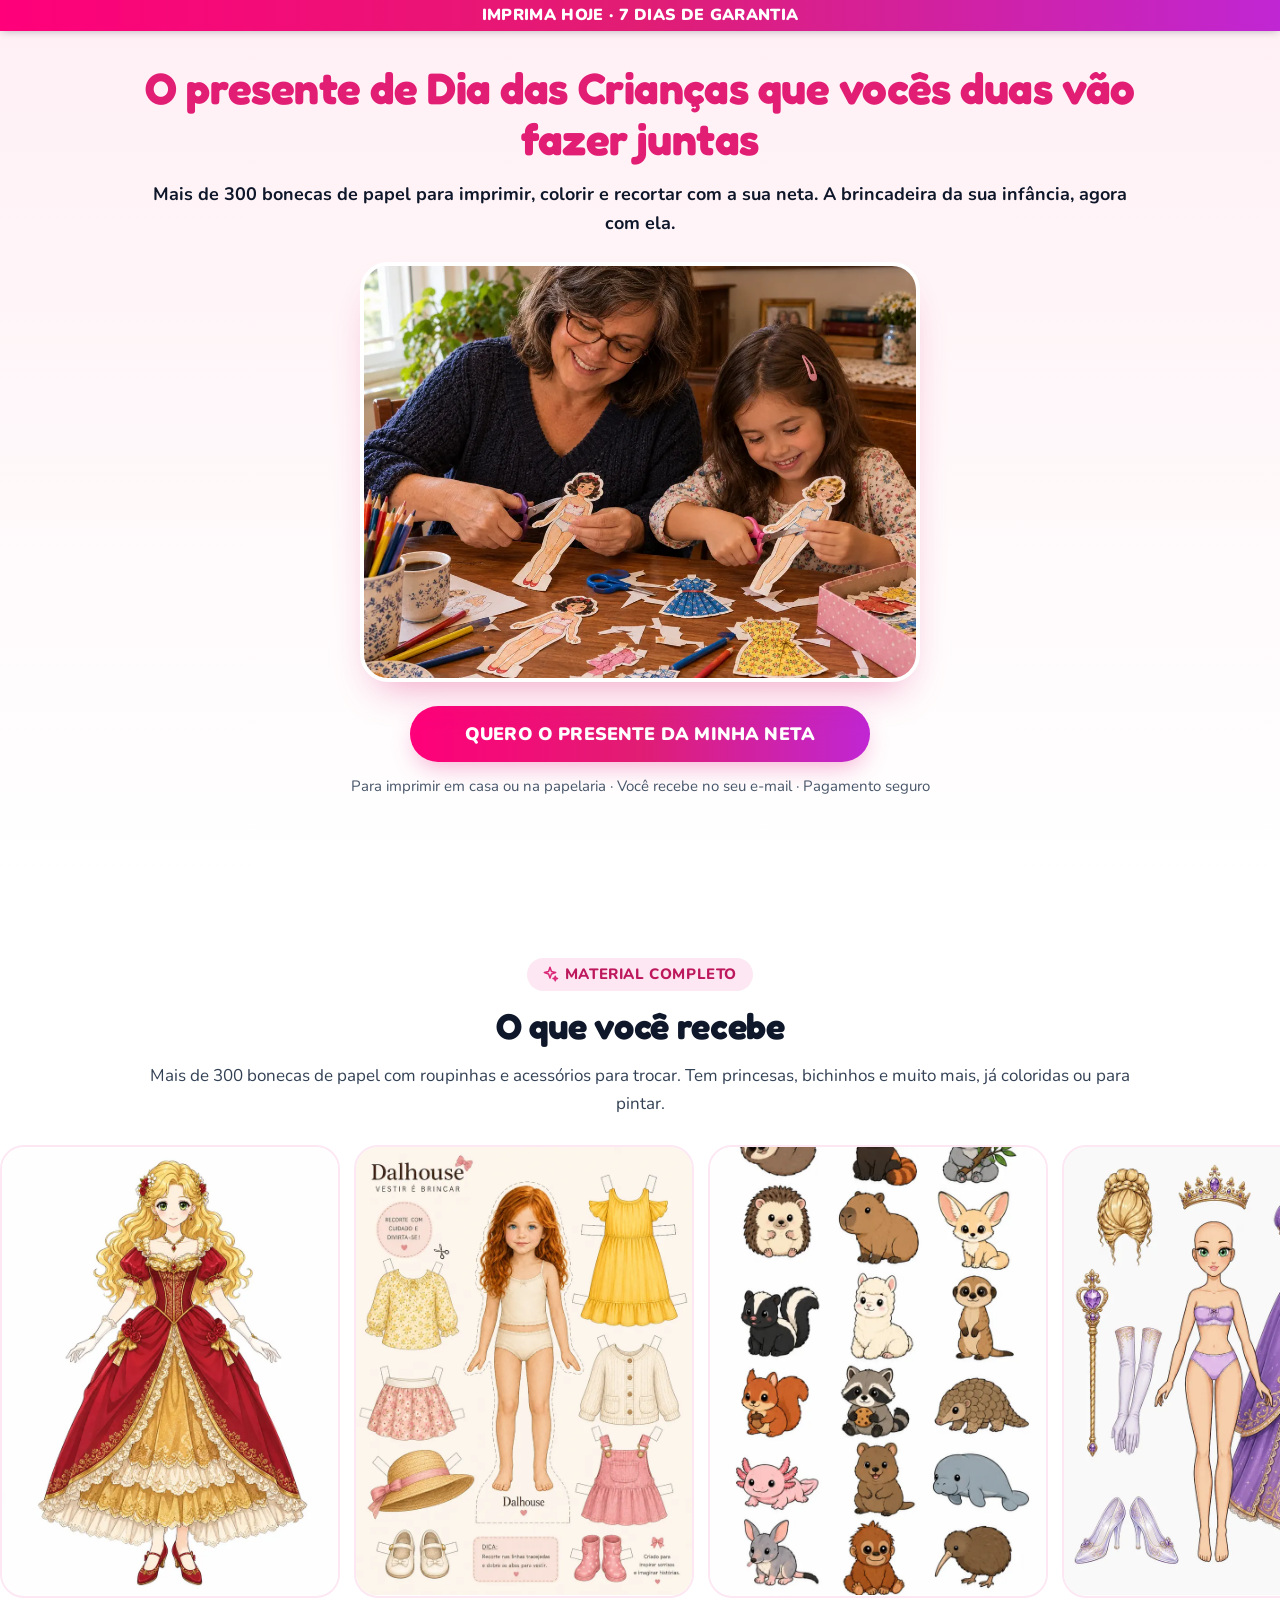
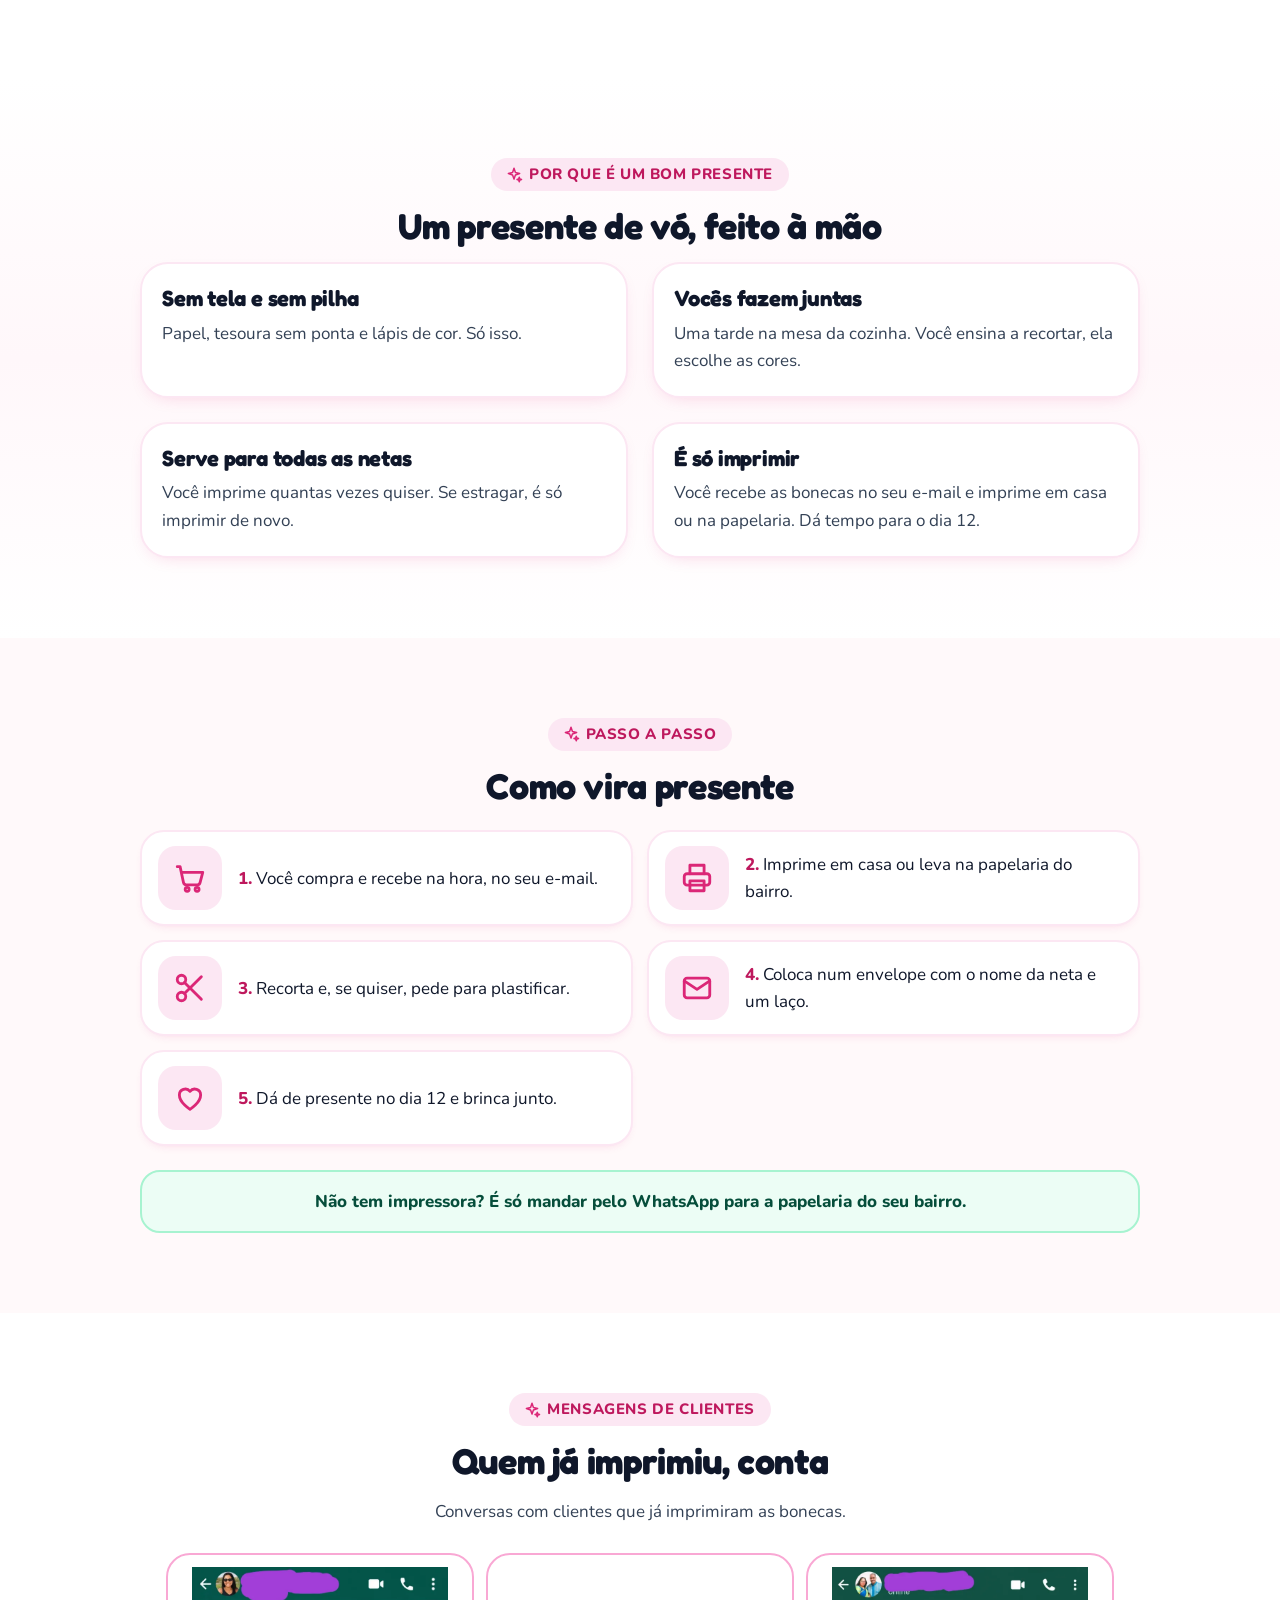
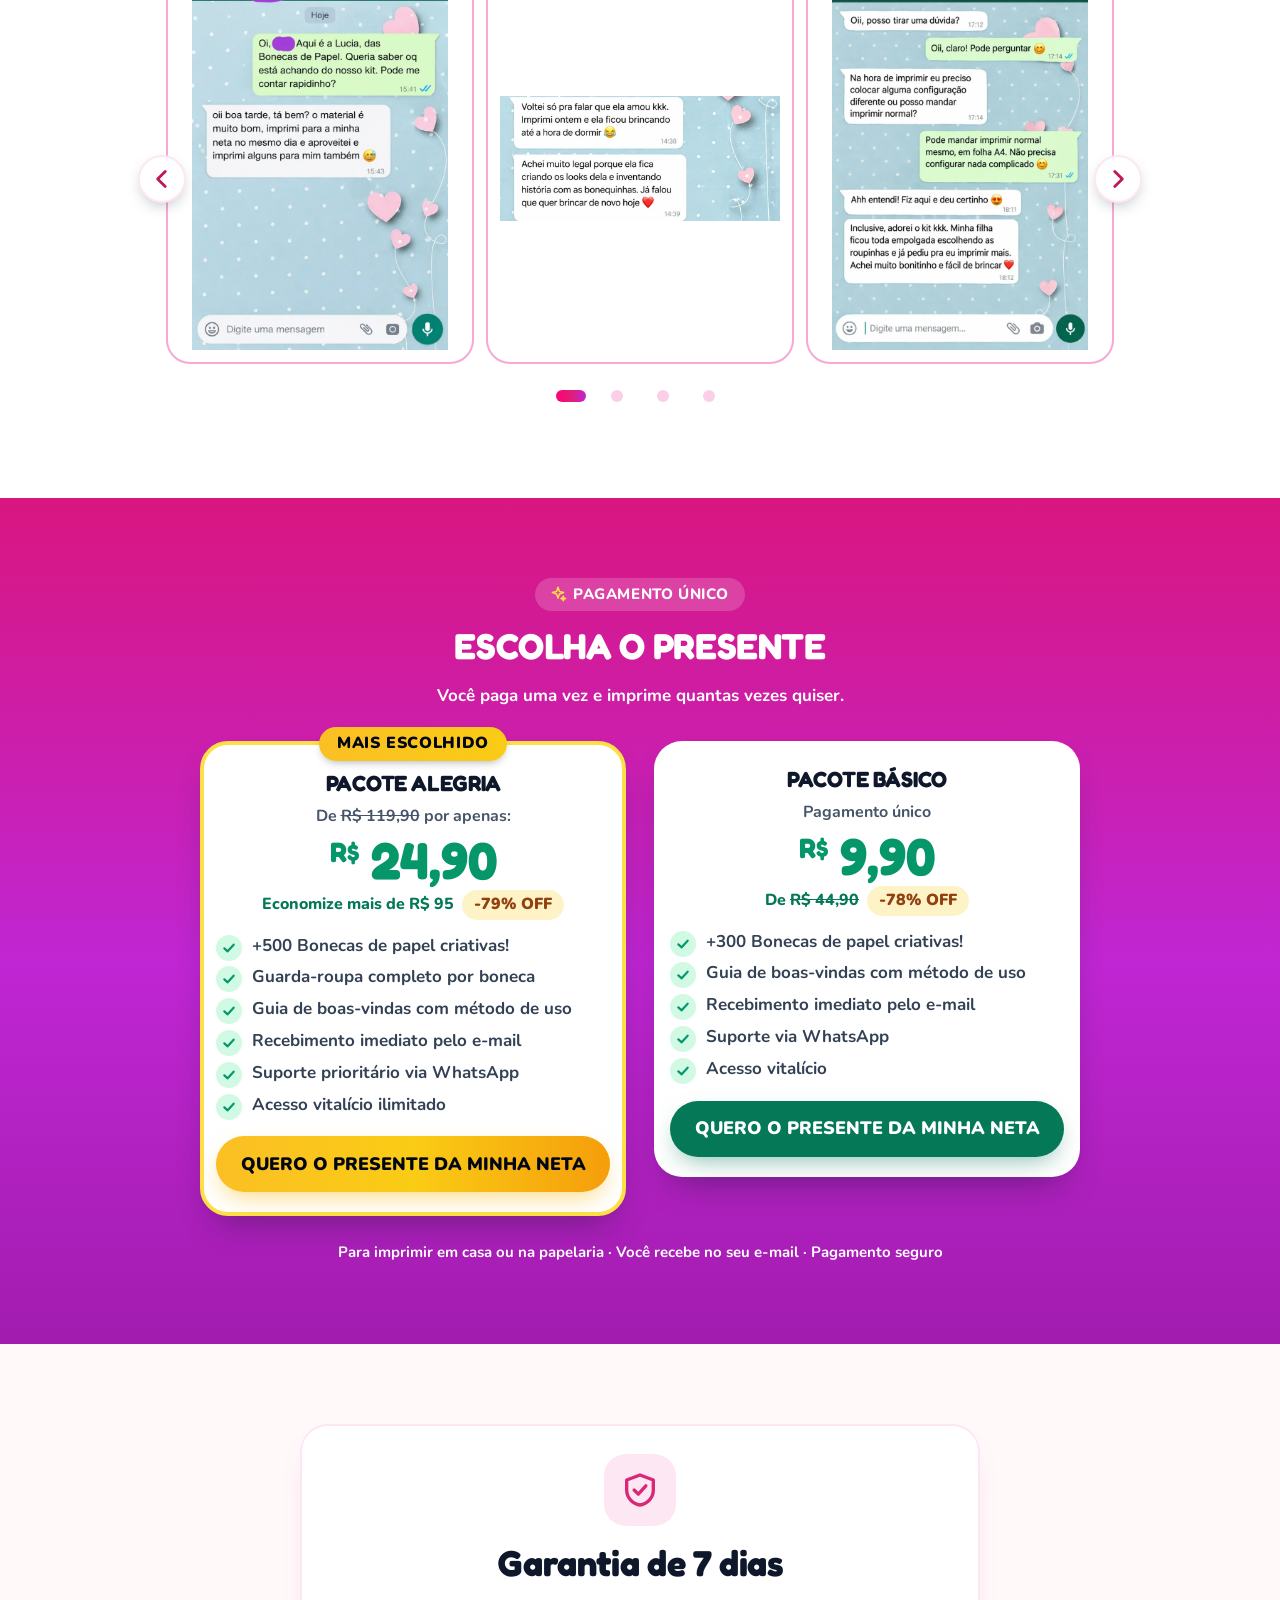
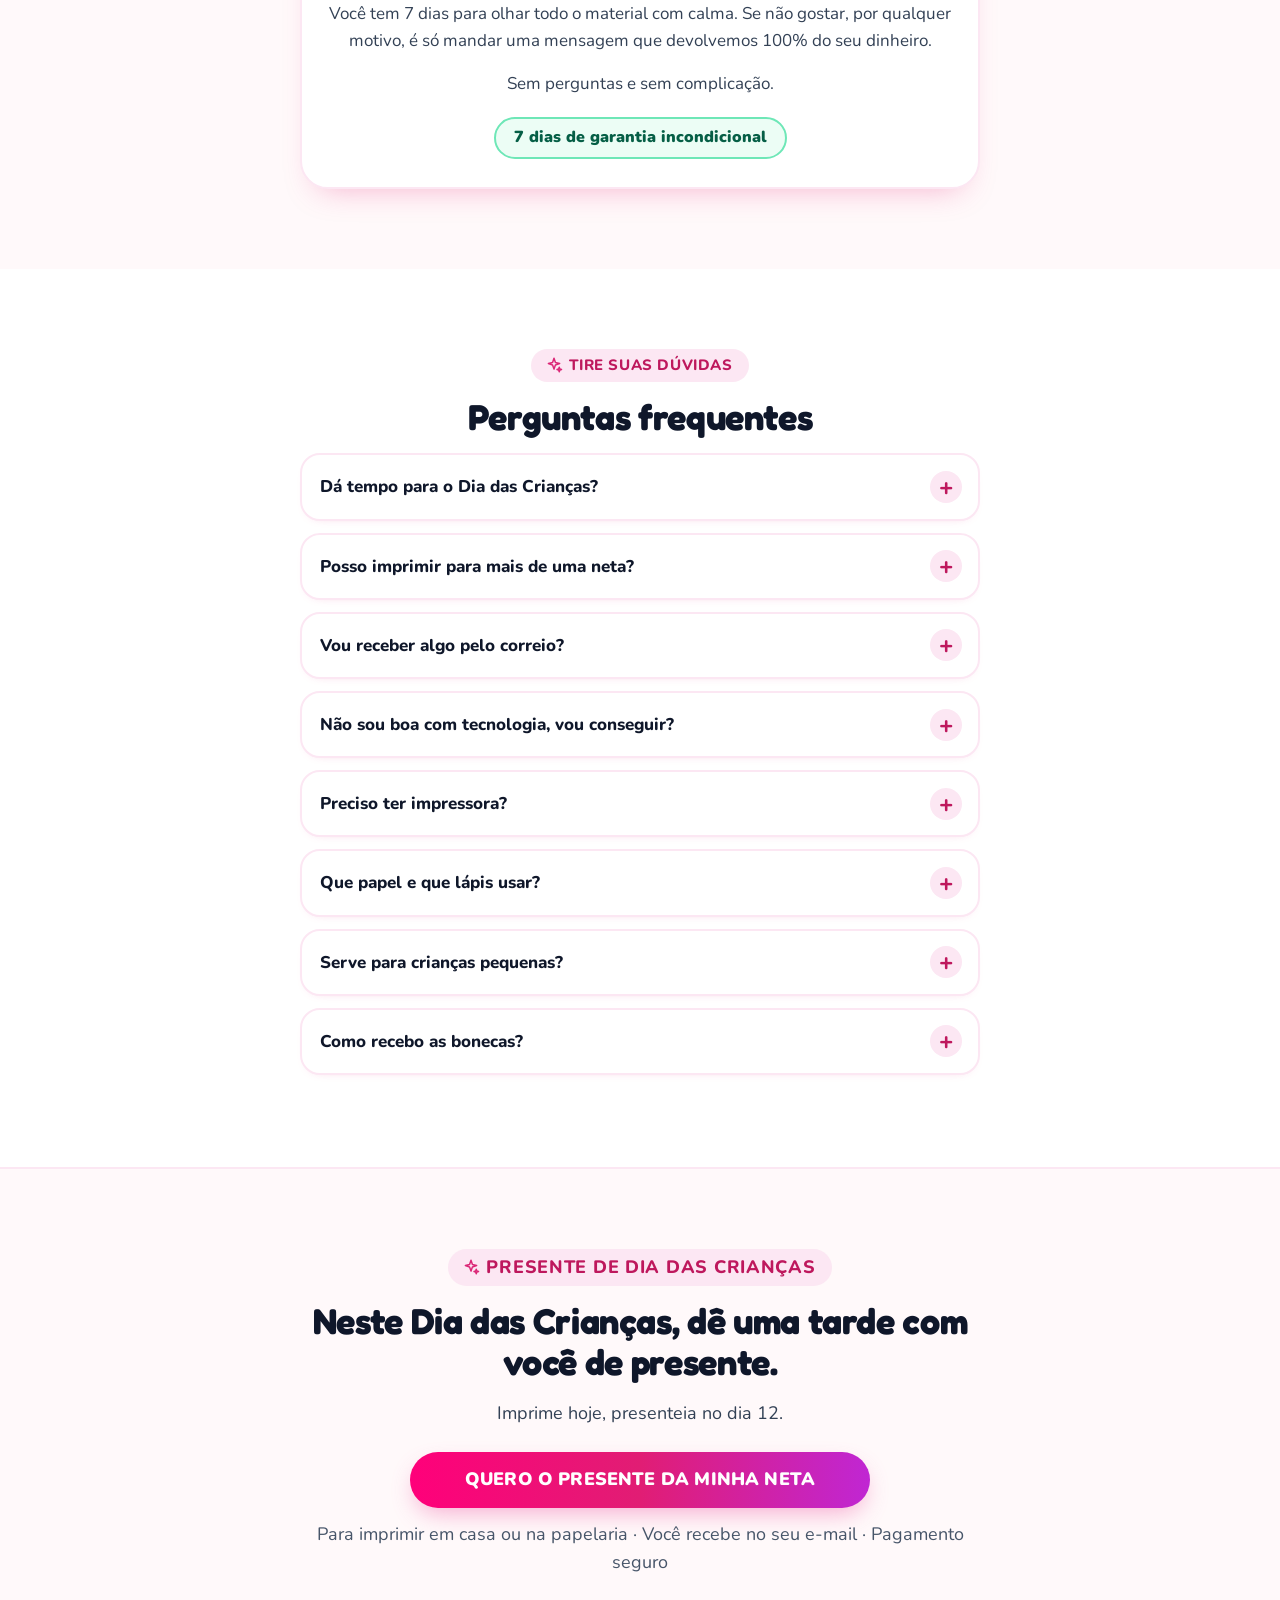
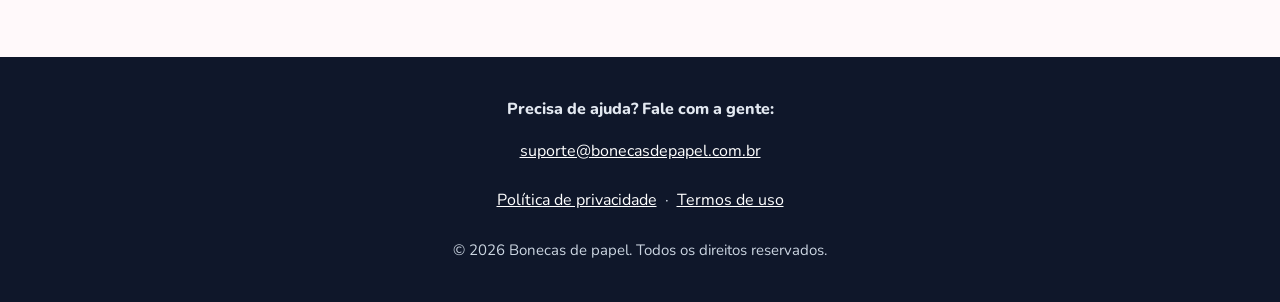
==== commit a50364b8: "Dia das Crianças: 4 novas amostras e foto em tela cheia ao tocar na faixa As fotos da faixa aparecem" ====
--- a/dia-das-criancas.html
+++ b/dia-das-criancas.html
@@ -114,7 +114,7 @@
       margin-bottom: 8px;
     }
     /* Faixa das amostras em "O que você recebe": passa sozinha, sem parar, de ponta a ponta da tela.
-       O trilho tem as 5 amostras quatro vezes e anda metade do seu tamanho: a volta emenda sem "pulo". */
+       O trilho tem as fotos duas vezes e anda metade do seu tamanho: a volta emenda sem "pulo". */
     .recebe {
       overflow: hidden;
     }
@@ -125,9 +125,10 @@
     .faixa-track {
       display: flex;
       width: max-content;
-      animation: faixa-passa 60s linear infinite;
-    }
-    .faixa:hover .faixa-track {
+      animation: faixa-passa 54s linear infinite;
+    }
+    .faixa:hover .faixa-track,
+    .zoom-aberto .faixa-track {
       animation-play-state: paused;
     }
     .faixa-item {
@@ -136,6 +137,12 @@
       max-width: 340px;
       margin: 0 14px 0 0;
       border: 2px solid var(--pink-100);
+      background: #fff;
+      cursor: zoom-in;
+    }
+    /* Foto inteira dentro do card, sem corte (há fotos quadradas e mais largas que altas) */
+    .faixa-item img {
+      object-fit: contain;
     }
     @keyframes faixa-passa {
       to {
@@ -257,6 +264,97 @@
       h1 { font-size: 44px; }
       h2 { font-size: 36px; }
     }
+    /* Visualizador em tela cheia: abre ao tocar numa foto da faixa de amostras */
+    .zoom-aberto {
+      overflow: hidden; /* a página não rola por trás */
+    }
+    .zoom {
+      width: 100vw;
+      height: 100vh;
+      height: 100dvh;
+      max-width: none;
+      max-height: none;
+      margin: 0;
+      padding: 0;
+      border: 0;
+      background: rgba(15, 23, 42, 0.9);
+      color: #fff;
+      overflow: hidden;
+    }
+    .zoom::backdrop {
+      background: rgba(15, 23, 42, 0.94);
+    }
+    .zoom[open] {
+      display: flex;
+      flex-direction: column;
+    }
+    .zoom-palco {
+      flex: 1 1 auto;
+      min-height: 0;
+      display: flex;
+      align-items: center;
+      justify-content: center;
+      padding: calc(64px + env(safe-area-inset-top)) 12px 8px;
+    }
+    .zoom-img {
+      max-width: 100%;
+      max-height: 100%;
+      object-fit: contain;
+      border-radius: 14px;
+      background: #fff;
+      box-shadow: 0 20px 50px -20px rgba(0, 0, 0, 0.7);
+    }
+    .zoom-fechar {
+      position: absolute;
+      top: calc(10px + env(safe-area-inset-top));
+      right: 10px;
+      width: 48px;
+      height: 48px;
+      border: 0;
+      border-radius: 50%;
+      background: #fff;
+      color: var(--ink);
+      font-size: 32px;
+      line-height: 1;
+      cursor: pointer;
+      box-shadow: 0 6px 16px -6px rgba(0, 0, 0, 0.5);
+    }
+    .zoom-barra {
+      flex: 0 0 auto;
+      display: flex;
+      align-items: center;
+      justify-content: center;
+      gap: 18px;
+      padding: 8px 12px calc(16px + env(safe-area-inset-bottom));
+    }
+    .zoom-nav {
+      width: 52px;
+      height: 52px;
+      border: 0;
+      border-radius: 50%;
+      background: rgba(255, 255, 255, 0.16);
+      display: flex;
+      align-items: center;
+      justify-content: center;
+      cursor: pointer;
+    }
+    .zoom-nav svg {
+      width: 28px;
+      height: 28px;
+      fill: none;
+      stroke: #fff;
+      stroke-width: 2.6;
+      stroke-linecap: round;
+      stroke-linejoin: round;
+    }
+    .zoom-contador {
+      min-width: 64px;
+      margin: 0;
+      text-align: center;
+      font-size: 16px;
+      font-weight: 800;
+      font-variant-numeric: tabular-nums;
+    }
   </style>
 </head>
 <body>
@@ -307,71 +405,66 @@
         </p>
       </div>
 
-      <!-- AMOSTRAS: capas dos kits numa faixa que passa sozinha, sem parar, de ponta a ponta da tela.
-           Formato 3:4, 750x1000, em WebP. As 5 amostras aparecem quatro vezes para a volta não ter "pulo" nem buraco:
-           para trocar ou acrescentar uma, mude nos quatro grupos (os três últimos são cópias, com alt vazio). -->
+      <!-- AMOSTRAS: fotos do material numa faixa que passa sozinha, sem parar, de ponta a ponta da tela.
+           Tocar numa foto abre ela em tela cheia (visualizador no fim da página). As fotos aparecem inteiras,
+           sem corte, dentro de um card 3:4 com fundo branco. O grupo aparece duas vezes para a volta não ter "pulo":
+           para trocar ou acrescentar uma foto, mude nos dois grupos (o segundo é a cópia, com alt vazio) e ajuste data-zoom. -->
       <div class="faixa" aria-label="Amostras das bonecas" role="region">
         <div class="faixa-track">
-          <figure class="ph faixa-item" style="aspect-ratio: 3 / 4" data-ph="img/amostra-1.webp — página de amostra">
+          <figure class="ph faixa-item" style="aspect-ratio: 3 / 4" data-ph="img/amostra-1.webp — página de amostra" data-zoom="0" role="button" tabindex="0" aria-label="Ampliar foto 1 de 9">
             <img src="img/amostra-1.webp" alt="Amostra do kit Bonecas Prontas: princesa de vestido vermelho e dourado" width="750" height="1000" decoding="async" fetchpriority="low" onerror="this.parentNode.classList.add('ph-missing')" />
           </figure>
-          <figure class="ph faixa-item" style="aspect-ratio: 3 / 4" data-ph="img/amostra-2.webp — página de amostra">
+          <figure class="ph faixa-item" style="aspect-ratio: 3 / 4" data-ph="img/amostra-2.webp — página de amostra" data-zoom="1" role="button" tabindex="0" aria-label="Ampliar foto 2 de 9">
             <img src="img/amostra-2.webp" alt="Amostra do kit Realistas: boneca ruiva com roupinhas, chapéu e sapatos para recortar" width="750" height="1000" decoding="async" fetchpriority="low" onerror="this.parentNode.classList.add('ph-missing')" />
           </figure>
-          <figure class="ph faixa-item" style="aspect-ratio: 3 / 4" data-ph="img/amostra-3.webp — página de amostra">
+          <figure class="ph faixa-item" style="aspect-ratio: 3 / 4" data-ph="img/amostra-3.webp — página de amostra" data-zoom="2" role="button" tabindex="0" aria-label="Ampliar foto 3 de 9">
             <img src="img/amostra-3.webp" alt="Amostra do kit Pets: bichinhos fofos para recortar" width="750" height="1000" decoding="async" fetchpriority="low" onerror="this.parentNode.classList.add('ph-missing')" />
           </figure>
-          <figure class="ph faixa-item" style="aspect-ratio: 3 / 4" data-ph="img/amostra-4.webp — página de amostra">
+          <figure class="ph faixa-item" style="aspect-ratio: 3 / 4" data-ph="img/amostra-4.webp — página de amostra" data-zoom="3" role="button" tabindex="0" aria-label="Ampliar foto 4 de 9">
             <img src="img/amostra-4.webp" alt="Amostra do kit Bonecas Fashion: boneca com vestido lilás, coroa, luvas e sapatos" width="750" height="1000" decoding="async" fetchpriority="low" onerror="this.parentNode.classList.add('ph-missing')" />
           </figure>
-          <figure class="ph faixa-item" style="aspect-ratio: 3 / 4" data-ph="img/amostra-5.webp — bonecas recortadas nas mãos">
+          <figure class="ph faixa-item" style="aspect-ratio: 3 / 4" data-ph="img/amostra-5.webp — página de amostra" data-zoom="4" role="button" tabindex="0" aria-label="Ampliar foto 5 de 9">
             <img src="img/amostra-5.webp" alt="Bonecas de papel recortadas, com roupinhas e coroas de flores, nas mãos de uma pessoa" width="750" height="1000" decoding="async" fetchpriority="low" onerror="this.parentNode.classList.add('ph-missing')" />
           </figure>
-          <!-- cópias das 5 amostras, para o loop (a faixa precisa ser mais larga que a tela, mesmo no computador) -->
-          <figure class="ph faixa-item" style="aspect-ratio: 3 / 4" data-ph="img/amostra-1.webp — página de amostra" aria-hidden="true">
+          <figure class="ph faixa-item" style="aspect-ratio: 3 / 4" data-ph="img/amostra-6.webp — página de amostra" data-zoom="5" role="button" tabindex="0" aria-label="Ampliar foto 6 de 9">
+            <img src="img/amostra-6.webp" alt="Amostra: boneca com roupas de inverno, casaco rosa, suéter, gorro, protetor de orelha, botas e meias para recortar" width="787" height="793" decoding="async" fetchpriority="low" onerror="this.parentNode.classList.add('ph-missing')" />
+          </figure>
+          <figure class="ph faixa-item" style="aspect-ratio: 3 / 4" data-ph="img/amostra-7.webp — página de amostra" data-zoom="6" role="button" tabindex="0" aria-label="Ampliar foto 7 de 9">
+            <img src="img/amostra-7.webp" alt="Amostra: boneca fada com vestido lilás de estrelas, asas, tiara de lua, varinha, meias e botas para recortar" width="790" height="790" decoding="async" fetchpriority="low" onerror="this.parentNode.classList.add('ph-missing')" />
+          </figure>
+          <figure class="ph faixa-item" style="aspect-ratio: 3 / 4" data-ph="img/amostra-8.webp — página de amostra" data-zoom="7" role="button" tabindex="0" aria-label="Ampliar foto 8 de 9">
+            <img src="img/amostra-8.webp" alt="Amostra: cartela de acessórios para recortar, com laços, bolsas, maquiagem, perfumes, casinha, cama e carrinho" width="993" height="832" decoding="async" fetchpriority="low" onerror="this.parentNode.classList.add('ph-missing')" />
+          </figure>
+          <figure class="ph faixa-item" style="aspect-ratio: 3 / 4" data-ph="img/amostra-9.webp — página de amostra" data-zoom="8" role="button" tabindex="0" aria-label="Ampliar foto 9 de 9">
+            <img src="img/amostra-9.webp" alt="Amostra: princesa de vestido azul com estrelas e tiara" width="590" height="787" decoding="async" fetchpriority="low" onerror="this.parentNode.classList.add('ph-missing')" />
+          </figure>
+          <!-- cópia do grupo, para o loop -->
+          <figure class="ph faixa-item" style="aspect-ratio: 3 / 4" data-ph="img/amostra-1.webp — página de amostra" data-zoom="0" aria-hidden="true">
             <img src="img/amostra-1.webp" alt="" width="750" height="1000" decoding="async" fetchpriority="low" onerror="this.parentNode.classList.add('ph-missing')" />
           </figure>
-          <figure class="ph faixa-item" style="aspect-ratio: 3 / 4" data-ph="img/amostra-2.webp — página de amostra" aria-hidden="true">
+          <figure class="ph faixa-item" style="aspect-ratio: 3 / 4" data-ph="img/amostra-2.webp — página de amostra" data-zoom="1" aria-hidden="true">
             <img src="img/amostra-2.webp" alt="" width="750" height="1000" decoding="async" fetchpriority="low" onerror="this.parentNode.classList.add('ph-missing')" />
           </figure>
-          <figure class="ph faixa-item" style="aspect-ratio: 3 / 4" data-ph="img/amostra-3.webp — página de amostra" aria-hidden="true">
+          <figure class="ph faixa-item" style="aspect-ratio: 3 / 4" data-ph="img/amostra-3.webp — página de amostra" data-zoom="2" aria-hidden="true">
             <img src="img/amostra-3.webp" alt="" width="750" height="1000" decoding="async" fetchpriority="low" onerror="this.parentNode.classList.add('ph-missing')" />
           </figure>
-          <figure class="ph faixa-item" style="aspect-ratio: 3 / 4" data-ph="img/amostra-4.webp — página de amostra" aria-hidden="true">
+          <figure class="ph faixa-item" style="aspect-ratio: 3 / 4" data-ph="img/amostra-4.webp — página de amostra" data-zoom="3" aria-hidden="true">
             <img src="img/amostra-4.webp" alt="" width="750" height="1000" decoding="async" fetchpriority="low" onerror="this.parentNode.classList.add('ph-missing')" />
           </figure>
-          <figure class="ph faixa-item" style="aspect-ratio: 3 / 4" data-ph="img/amostra-5.webp — bonecas recortadas nas mãos" aria-hidden="true">
+          <figure class="ph faixa-item" style="aspect-ratio: 3 / 4" data-ph="img/amostra-5.webp — página de amostra" data-zoom="4" aria-hidden="true">
             <img src="img/amostra-5.webp" alt="" width="750" height="1000" decoding="async" fetchpriority="low" onerror="this.parentNode.classList.add('ph-missing')" />
           </figure>
-          <figure class="ph faixa-item" style="aspect-ratio: 3 / 4" data-ph="img/amostra-1.webp — página de amostra" aria-hidden="true">
-            <img src="img/amostra-1.webp" alt="" width="750" height="1000" decoding="async" fetchpriority="low" onerror="this.parentNode.classList.add('ph-missing')" />
-          </figure>
-          <figure class="ph faixa-item" style="aspect-ratio: 3 / 4" data-ph="img/amostra-2.webp — página de amostra" aria-hidden="true">
-            <img src="img/amostra-2.webp" alt="" width="750" height="1000" decoding="async" fetchpriority="low" onerror="this.parentNode.classList.add('ph-missing')" />
-          </figure>
-          <figure class="ph faixa-item" style="aspect-ratio: 3 / 4" data-ph="img/amostra-3.webp — página de amostra" aria-hidden="true">
-            <img src="img/amostra-3.webp" alt="" width="750" height="1000" decoding="async" fetchpriority="low" onerror="this.parentNode.classList.add('ph-missing')" />
-          </figure>
-          <figure class="ph faixa-item" style="aspect-ratio: 3 / 4" data-ph="img/amostra-4.webp — página de amostra" aria-hidden="true">
-            <img src="img/amostra-4.webp" alt="" width="750" height="1000" decoding="async" fetchpriority="low" onerror="this.parentNode.classList.add('ph-missing')" />
-          </figure>
-          <figure class="ph faixa-item" style="aspect-ratio: 3 / 4" data-ph="img/amostra-5.webp — bonecas recortadas nas mãos" aria-hidden="true">
-            <img src="img/amostra-5.webp" alt="" width="750" height="1000" decoding="async" fetchpriority="low" onerror="this.parentNode.classList.add('ph-missing')" />
-          </figure>
-          <figure class="ph faixa-item" style="aspect-ratio: 3 / 4" data-ph="img/amostra-1.webp — página de amostra" aria-hidden="true">
-            <img src="img/amostra-1.webp" alt="" width="750" height="1000" decoding="async" fetchpriority="low" onerror="this.parentNode.classList.add('ph-missing')" />
-          </figure>
-          <figure class="ph faixa-item" style="aspect-ratio: 3 / 4" data-ph="img/amostra-2.webp — página de amostra" aria-hidden="true">
-            <img src="img/amostra-2.webp" alt="" width="750" height="1000" decoding="async" fetchpriority="low" onerror="this.parentNode.classList.add('ph-missing')" />
-          </figure>
-          <figure class="ph faixa-item" style="aspect-ratio: 3 / 4" data-ph="img/amostra-3.webp — página de amostra" aria-hidden="true">
-            <img src="img/amostra-3.webp" alt="" width="750" height="1000" decoding="async" fetchpriority="low" onerror="this.parentNode.classList.add('ph-missing')" />
-          </figure>
-          <figure class="ph faixa-item" style="aspect-ratio: 3 / 4" data-ph="img/amostra-4.webp — página de amostra" aria-hidden="true">
-            <img src="img/amostra-4.webp" alt="" width="750" height="1000" decoding="async" fetchpriority="low" onerror="this.parentNode.classList.add('ph-missing')" />
-          </figure>
-          <figure class="ph faixa-item" style="aspect-ratio: 3 / 4" data-ph="img/amostra-5.webp — bonecas recortadas nas mãos" aria-hidden="true">
-            <img src="img/amostra-5.webp" alt="" width="750" height="1000" decoding="async" fetchpriority="low" onerror="this.parentNode.classList.add('ph-missing')" />
+          <figure class="ph faixa-item" style="aspect-ratio: 3 / 4" data-ph="img/amostra-6.webp — página de amostra" data-zoom="5" aria-hidden="true">
+            <img src="img/amostra-6.webp" alt="" width="787" height="793" decoding="async" fetchpriority="low" onerror="this.parentNode.classList.add('ph-missing')" />
+          </figure>
+          <figure class="ph faixa-item" style="aspect-ratio: 3 / 4" data-ph="img/amostra-7.webp — página de amostra" data-zoom="6" aria-hidden="true">
+            <img src="img/amostra-7.webp" alt="" width="790" height="790" decoding="async" fetchpriority="low" onerror="this.parentNode.classList.add('ph-missing')" />
+          </figure>
+          <figure class="ph faixa-item" style="aspect-ratio: 3 / 4" data-ph="img/amostra-8.webp — página de amostra" data-zoom="7" aria-hidden="true">
+            <img src="img/amostra-8.webp" alt="" width="993" height="832" decoding="async" fetchpriority="low" onerror="this.parentNode.classList.add('ph-missing')" />
+          </figure>
+          <figure class="ph faixa-item" style="aspect-ratio: 3 / 4" data-ph="img/amostra-9.webp — página de amostra" data-zoom="8" aria-hidden="true">
+            <img src="img/amostra-9.webp" alt="" width="590" height="787" decoding="async" fetchpriority="low" onerror="this.parentNode.classList.add('ph-missing')" />
           </figure>
         </div>
       </div>
@@ -684,6 +777,105 @@
     </div>
   </dialog>
 
+  <!-- VISUALIZADOR EM TELA CHEIA: abre ao tocar numa foto da faixa de amostras ("O que você recebe").
+       Troca de foto pelas setas, deslizando o dedo ou pelas setas do teclado; fecha no X, no Esc ou tocando fora da foto. -->
+  <dialog id="zoom" class="zoom" aria-label="Foto ampliada">
+    <button type="button" class="zoom-fechar" data-zoom-fechar aria-label="Fechar">&times;</button>
+    <div class="zoom-palco" data-zoom-palco>
+      <img class="zoom-img" alt="" />
+    </div>
+    <div class="zoom-barra">
+      <button type="button" class="zoom-nav" data-zoom-anterior aria-label="Foto anterior">
+        <svg viewBox="0 0 24 24" aria-hidden="true"><path d="m15 5-7 7 7 7"/></svg>
+      </button>
+      <p class="zoom-contador" data-zoom-contador aria-live="polite">1 / 1</p>
+      <button type="button" class="zoom-nav" data-zoom-proxima aria-label="Próxima foto">
+        <svg viewBox="0 0 24 24" aria-hidden="true"><path d="m9 5 7 7-7 7"/></svg>
+      </button>
+    </div>
+  </dialog>
+  <script>
+    (function () {
+      var dlg = document.getElementById('zoom');
+      if (!dlg || typeof dlg.showModal !== 'function') return;
+      var img = dlg.querySelector('.zoom-img');
+      var contador = dlg.querySelector('[data-zoom-contador]');
+      var palco = dlg.querySelector('[data-zoom-palco]');
+      var raiz = document.documentElement;
+
+      // Lista das fotos (só o primeiro grupo da faixa; o segundo é cópia)
+      var fotos = [];
+      Array.prototype.forEach.call(document.querySelectorAll('.faixa-item[data-zoom]:not([aria-hidden])'), function (fig) {
+        var foto = fig.querySelector('img');
+        if (foto) fotos[Number(fig.getAttribute('data-zoom'))] = { src: foto.getAttribute('src'), alt: foto.alt };
+      });
+      if (!fotos.length) return;
+
+      var atual = 0;
+      function mostra(i) {
+        atual = (i + fotos.length) % fotos.length;
+        img.src = fotos[atual].src;
+        img.alt = fotos[atual].alt;
+        contador.textContent = (atual + 1) + ' / ' + fotos.length;
+      }
+      function abre(i) {
+        mostra(i);
+        raiz.classList.add('zoom-aberto');
+        dlg.showModal();
+      }
+      function fecha() {
+        if (dlg.open) dlg.close();
+      }
+      dlg.addEventListener('close', function () {
+        raiz.classList.remove('zoom-aberto');
+      });
+
+      // Tocar numa foto da faixa (inclusive nas cópias) abre a foto correspondente
+      document.addEventListener('click', function (e) {
+        var fig = e.target.closest && e.target.closest('.faixa-item[data-zoom]');
+        if (fig) abre(Number(fig.getAttribute('data-zoom')));
+      });
+      document.addEventListener('keydown', function (e) {
+        var fig = e.target.closest && e.target.closest('.faixa-item[data-zoom]');
+        if (fig && (e.key === 'Enter' || e.key === ' ')) {
+          e.preventDefault();
+          abre(Number(fig.getAttribute('data-zoom')));
+        }
+      });
+
+      dlg.querySelector('[data-zoom-fechar]').addEventListener('click', fecha);
+      dlg.querySelector('[data-zoom-anterior]').addEventListener('click', function () { mostra(atual - 1); });
+      dlg.querySelector('[data-zoom-proxima]').addEventListener('click', function () { mostra(atual + 1); });
+      // Tocar fora da foto (no fundo escuro) fecha
+      palco.addEventListener('click', function (e) {
+        if (e.target === palco) fecha();
+      });
+      dlg.addEventListener('click', function (e) {
+        if (e.target === dlg) fecha();
+      });
+      dlg.addEventListener('keydown', function (e) {
+        if (e.key === 'ArrowLeft') mostra(atual - 1);
+        if (e.key === 'ArrowRight') mostra(atual + 1);
+      });
+
+      // Deslizar o dedo para o lado troca de foto
+      var inicioX = null;
+      var inicioY = null;
+      palco.addEventListener('touchstart', function (e) {
+        if (e.touches.length !== 1) { inicioX = null; return; }
+        inicioX = e.touches[0].clientX;
+        inicioY = e.touches[0].clientY;
+      }, { passive: true });
+      palco.addEventListener('touchend', function (e) {
+        if (inicioX === null) return;
+        var dx = e.changedTouches[0].clientX - inicioX;
+        var dy = e.changedTouches[0].clientY - inicioY;
+        if (Math.abs(dx) > 50 && Math.abs(dx) > Math.abs(dy)) mostra(atual + (dx < 0 ? 1 : -1));
+        inicioX = null;
+      });
+    })();
+  </script>
+
   <script src="js/main.js" defer></script>
 </body>
 </html>
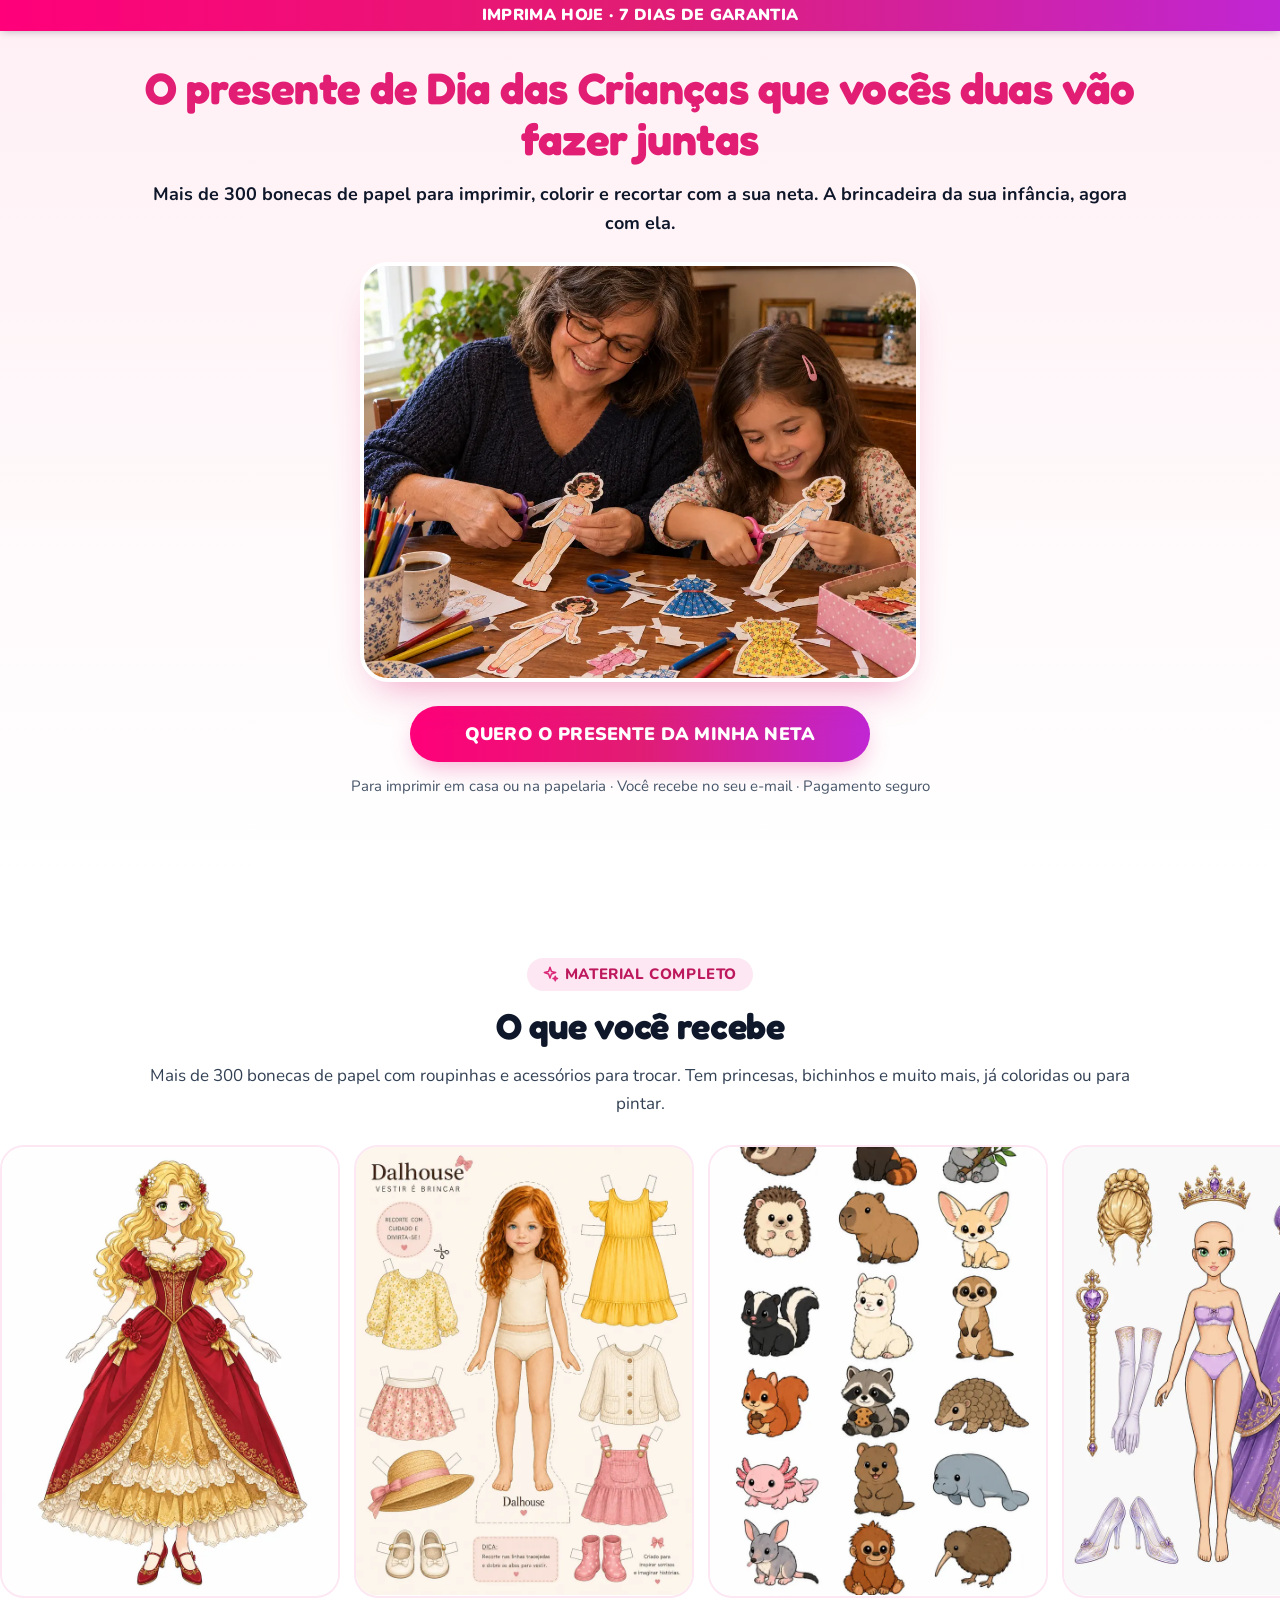
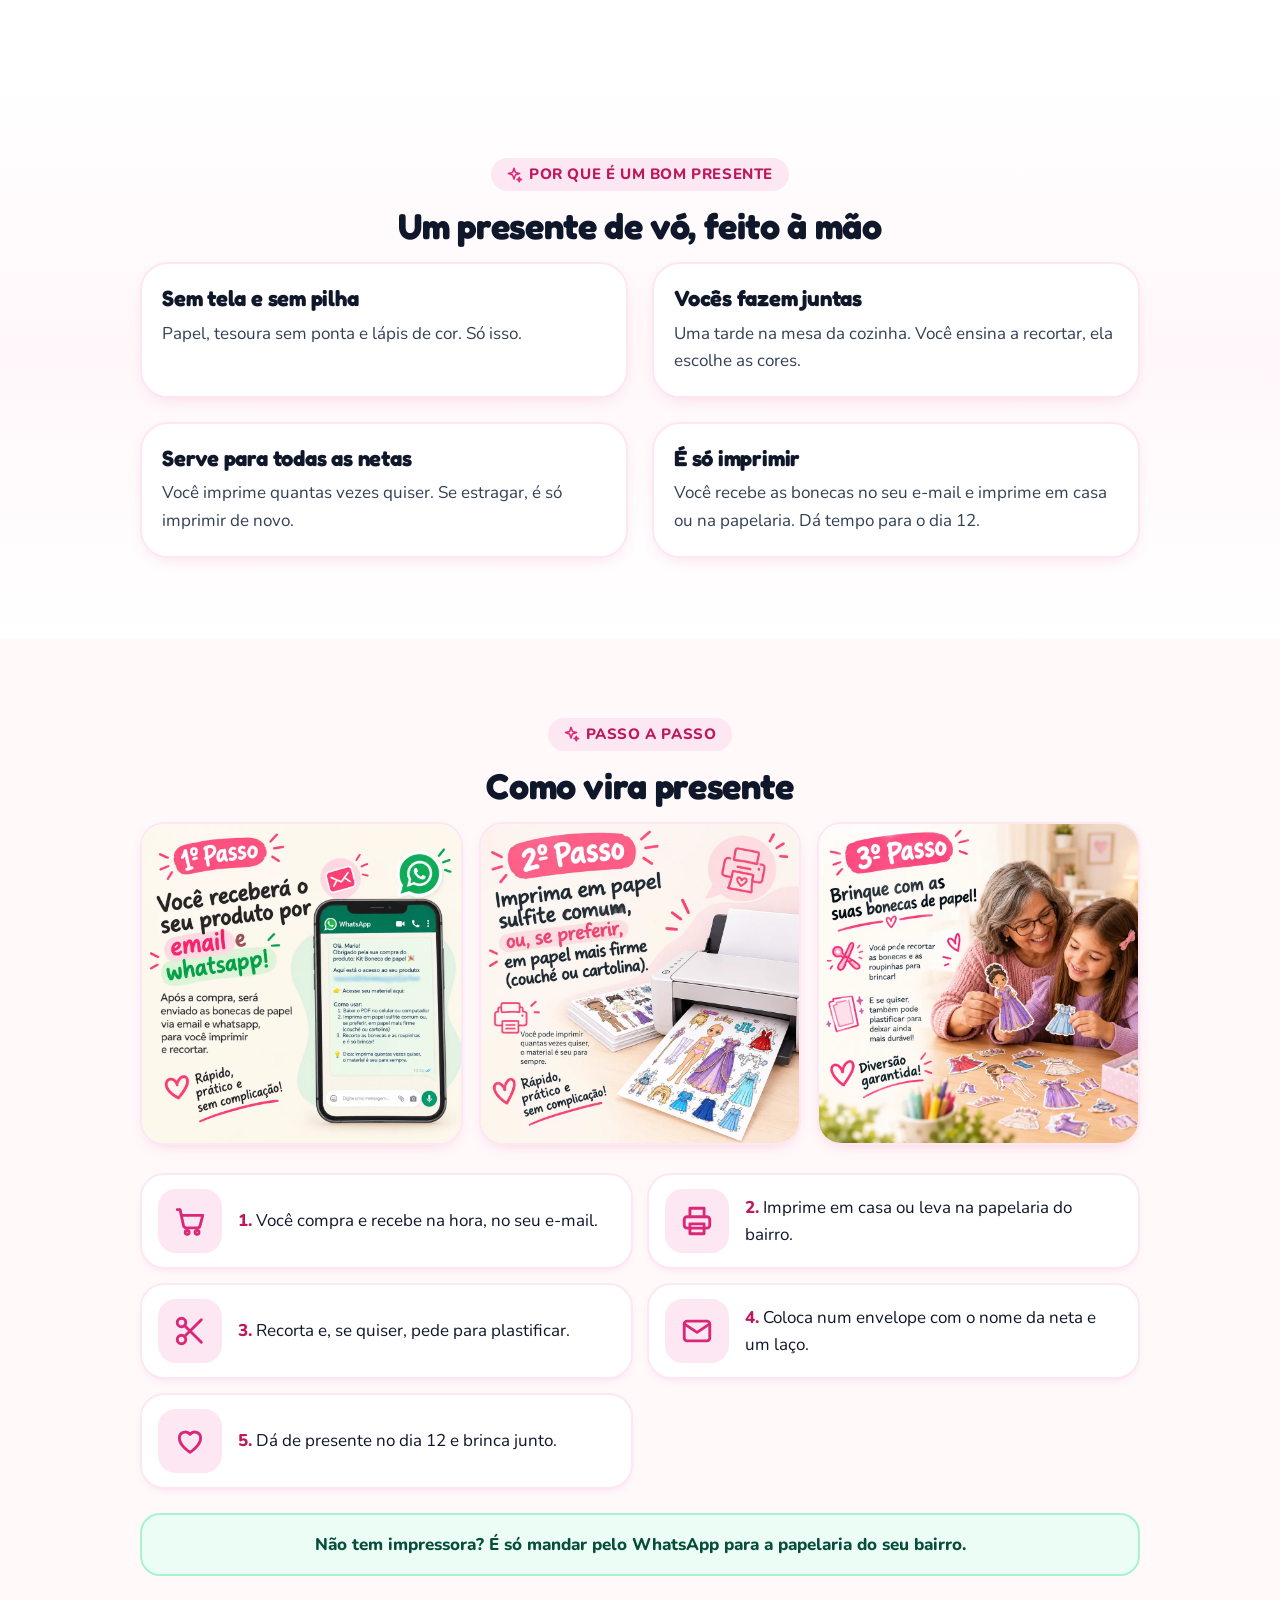
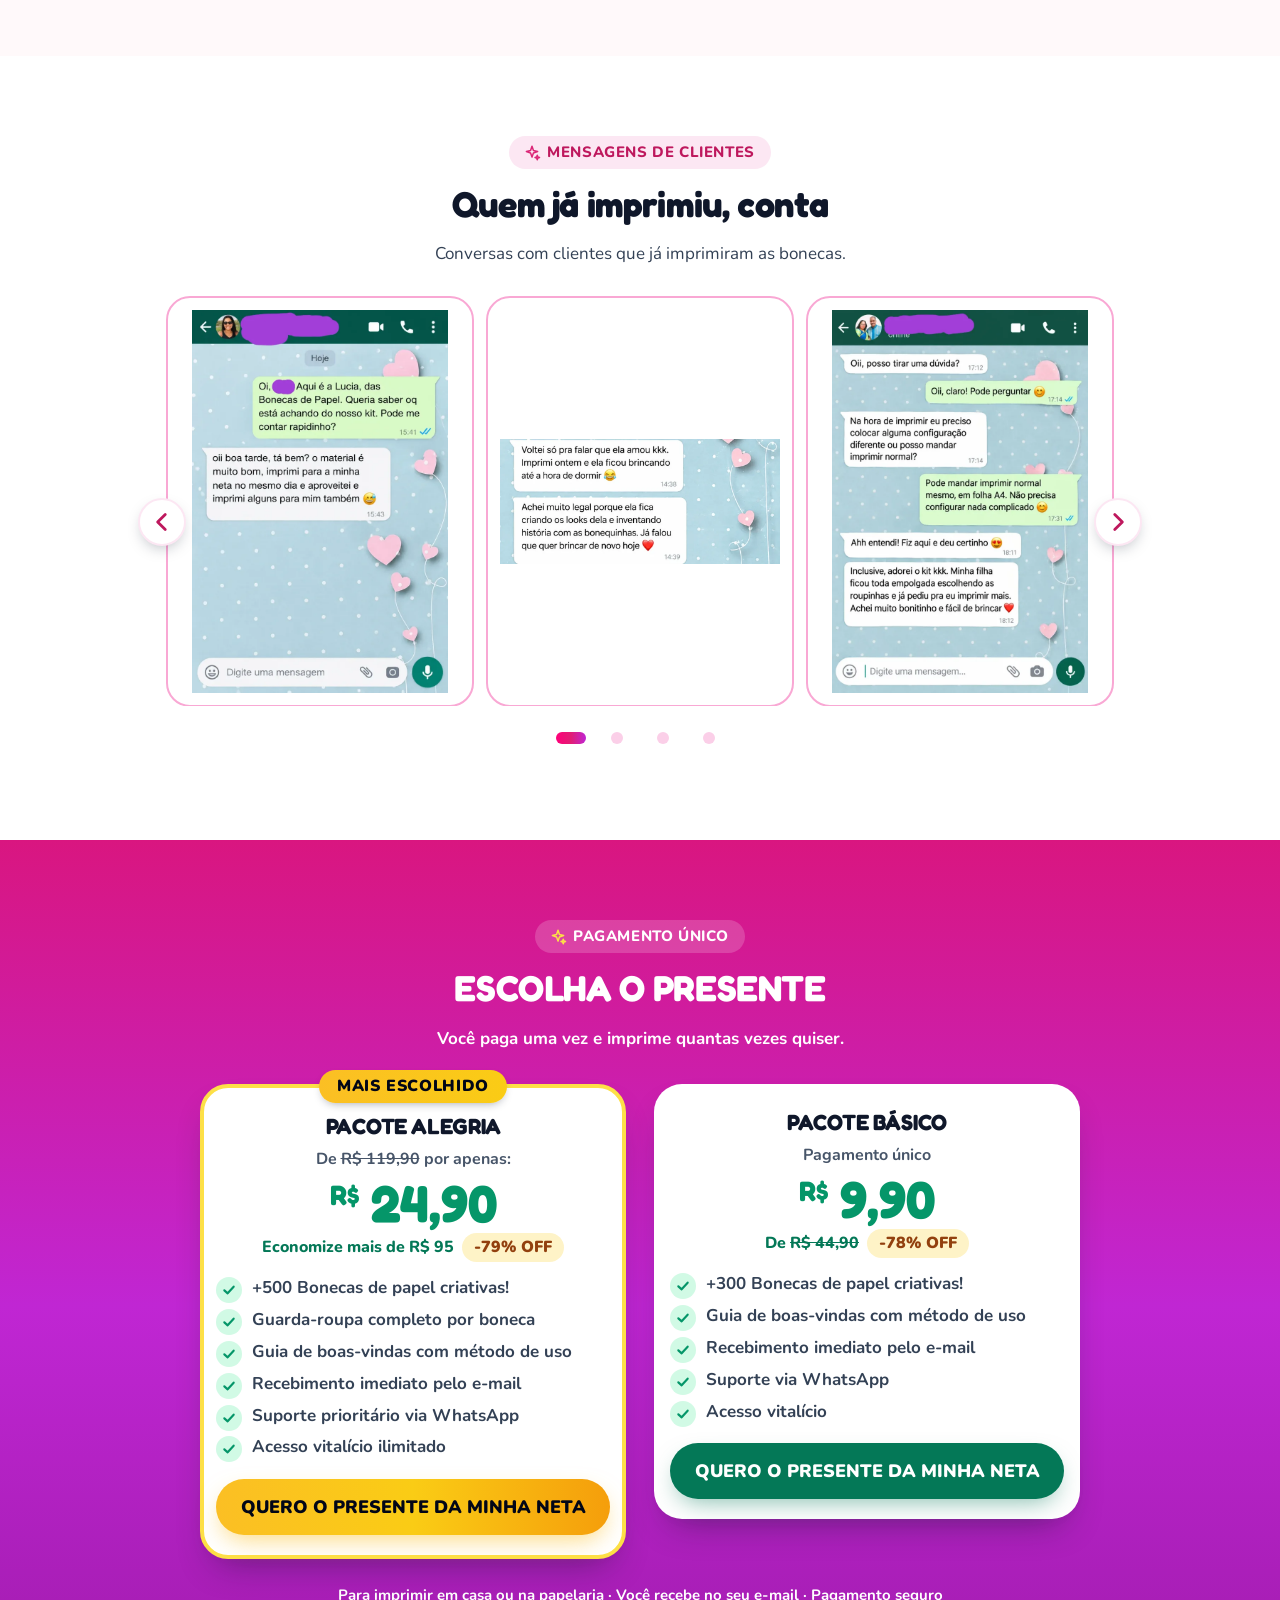
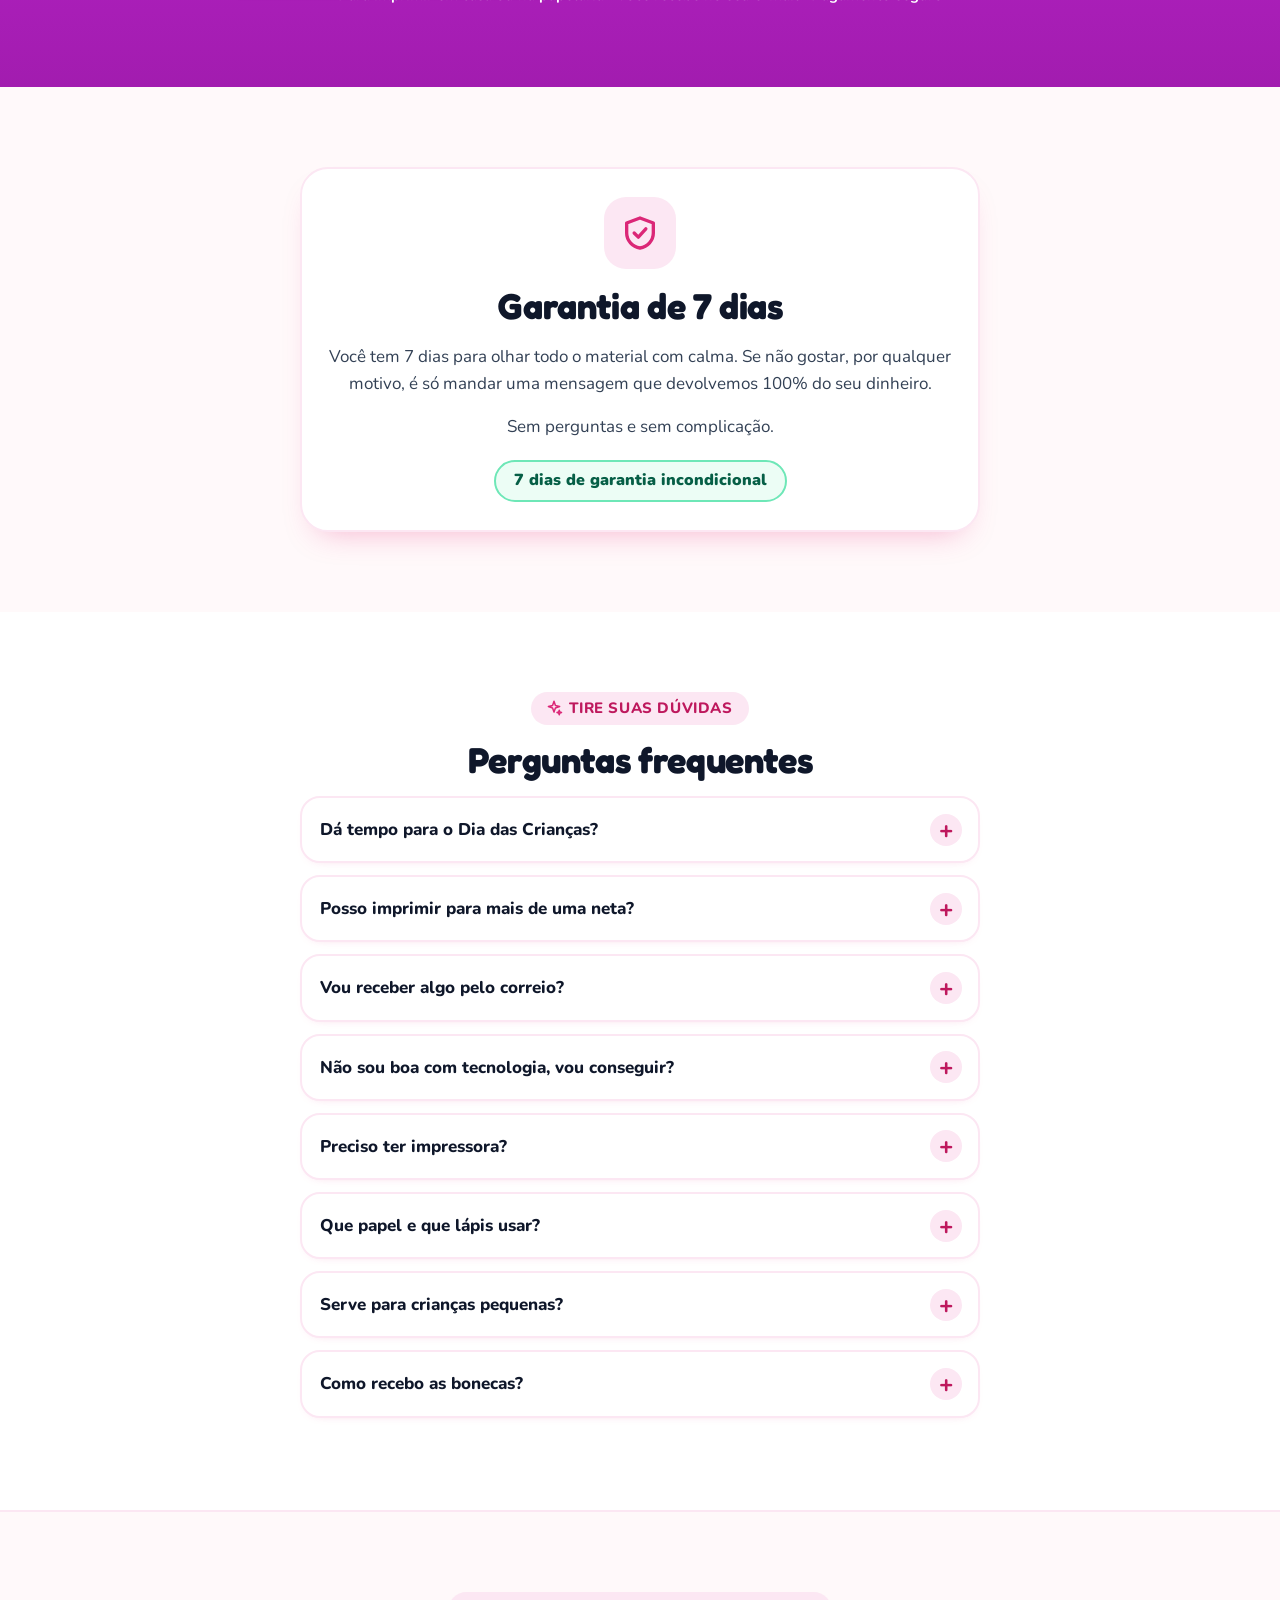
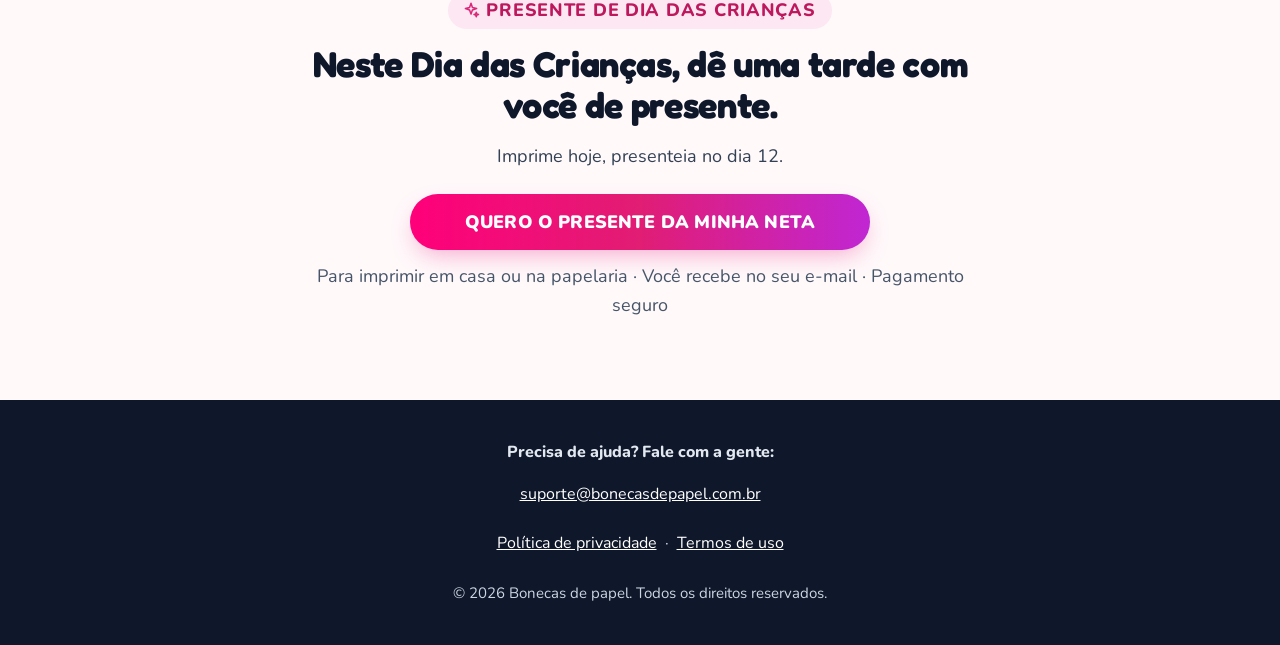
==== commit 4695fc85: "Dia das Crianças: passo a passo em 3 imagens em "Como vira presente" Co-Authored-By: Claude Opus 5.5" ====
--- a/dia-das-criancas.html
+++ b/dia-das-criancas.html
@@ -264,6 +264,25 @@
       h1 { font-size: 44px; }
       h2 { font-size: 36px; }
     }
+    /* Passo a passo em imagens ("Como vira presente"): uma embaixo da outra no celular, 3 lado a lado no computador */
+    .passos-fotos {
+      display: grid;
+      gap: 16px;
+      max-width: 520px;
+      margin: 8px auto 28px;
+    }
+    .passo-foto {
+      margin: 0;
+      border: 2px solid var(--pink-100);
+      background: #fff;
+      box-shadow: 0 6px 18px -10px rgba(225, 29, 116, 0.3);
+    }
+    @media (min-width: 760px) {
+      .passos-fotos {
+        grid-template-columns: repeat(3, 1fr);
+        max-width: none;
+      }
+    }
     /* Visualizador em tela cheia: abre ao tocar numa foto da faixa de amostras */
     .zoom-aberto {
       overflow: hidden; /* a página não rola por trás */
@@ -502,6 +521,19 @@
       <div class="wrap">
         <p class="pill">Passo a passo</p>
         <h2>Como vira presente</h2>
+        <!-- PASSO A PASSO EM IMAGENS: 1º receber (e-mail e WhatsApp), 2º imprimir, 3º brincar.
+             Quadradas, 1000x1000, em WebP. Uma embaixo da outra no celular, três lado a lado no computador. -->
+        <div class="passos-fotos">
+          <figure class="ph passo-foto" style="aspect-ratio: 1 / 1" data-ph="img/passo-1.webp — 1º passo">
+            <img src="img/passo-1.webp" alt="1º passo: você recebe as bonecas de papel por e-mail e WhatsApp logo após a compra, para imprimir e recortar" width="1000" height="1000" loading="lazy" decoding="async" onerror="this.parentNode.classList.add('ph-missing')" />
+          </figure>
+          <figure class="ph passo-foto" style="aspect-ratio: 1 / 1" data-ph="img/passo-2.webp — 2º passo">
+            <img src="img/passo-2.webp" alt="2º passo: imprima em papel sulfite comum ou, se preferir, em papel mais firme, como couchê ou cartolina. Pode imprimir quantas vezes quiser" width="1000" height="1000" loading="lazy" decoding="async" onerror="this.parentNode.classList.add('ph-missing')" />
+          </figure>
+          <figure class="ph passo-foto" style="aspect-ratio: 1 / 1" data-ph="img/passo-3.webp — 3º passo">
+            <img src="img/passo-3.webp" alt="3º passo: brinque com as bonecas de papel. Recorte as bonecas e as roupinhas e, se quiser, plastifique para durar mais. Avó e neta brincando juntas" width="1000" height="1000" loading="lazy" decoding="async" onerror="this.parentNode.classList.add('ph-missing')" />
+          </figure>
+        </div>
         <ol class="steps">
           <li>
             <span class="step-icon" aria-hidden="true">
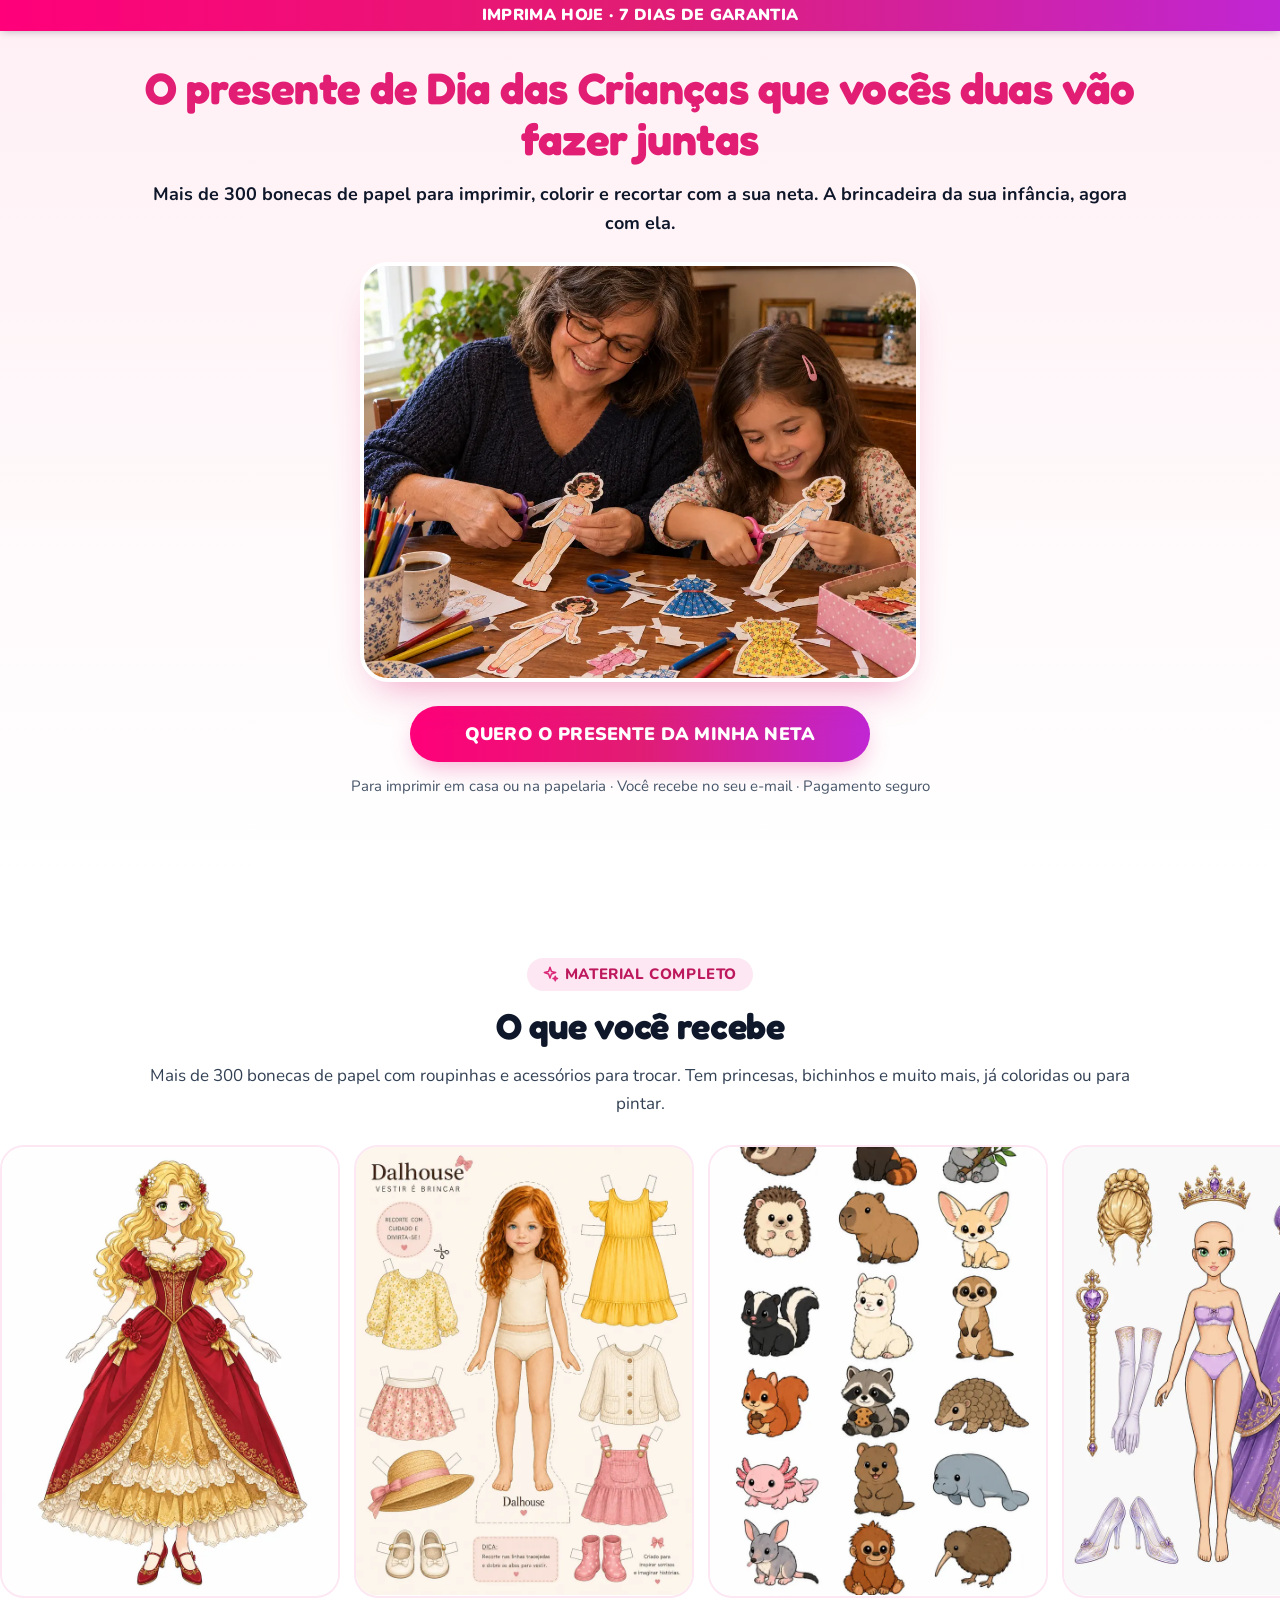
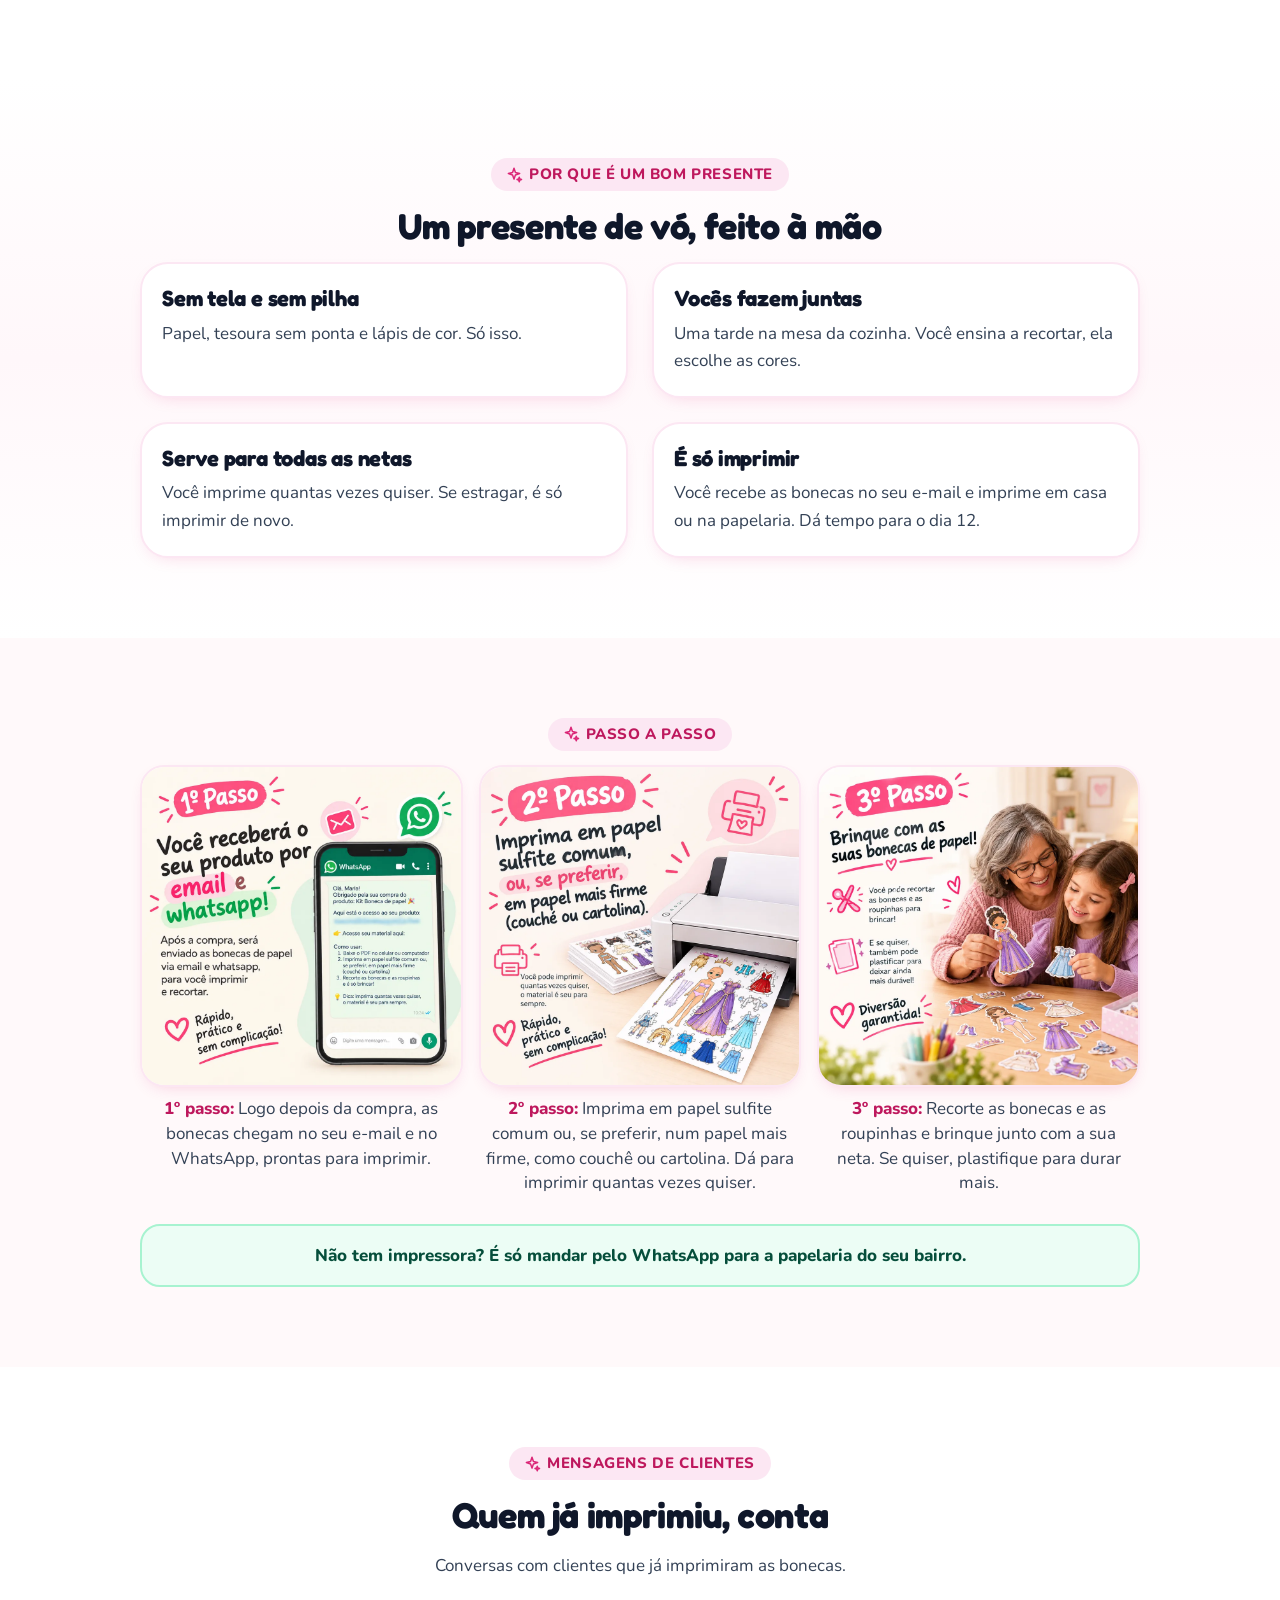
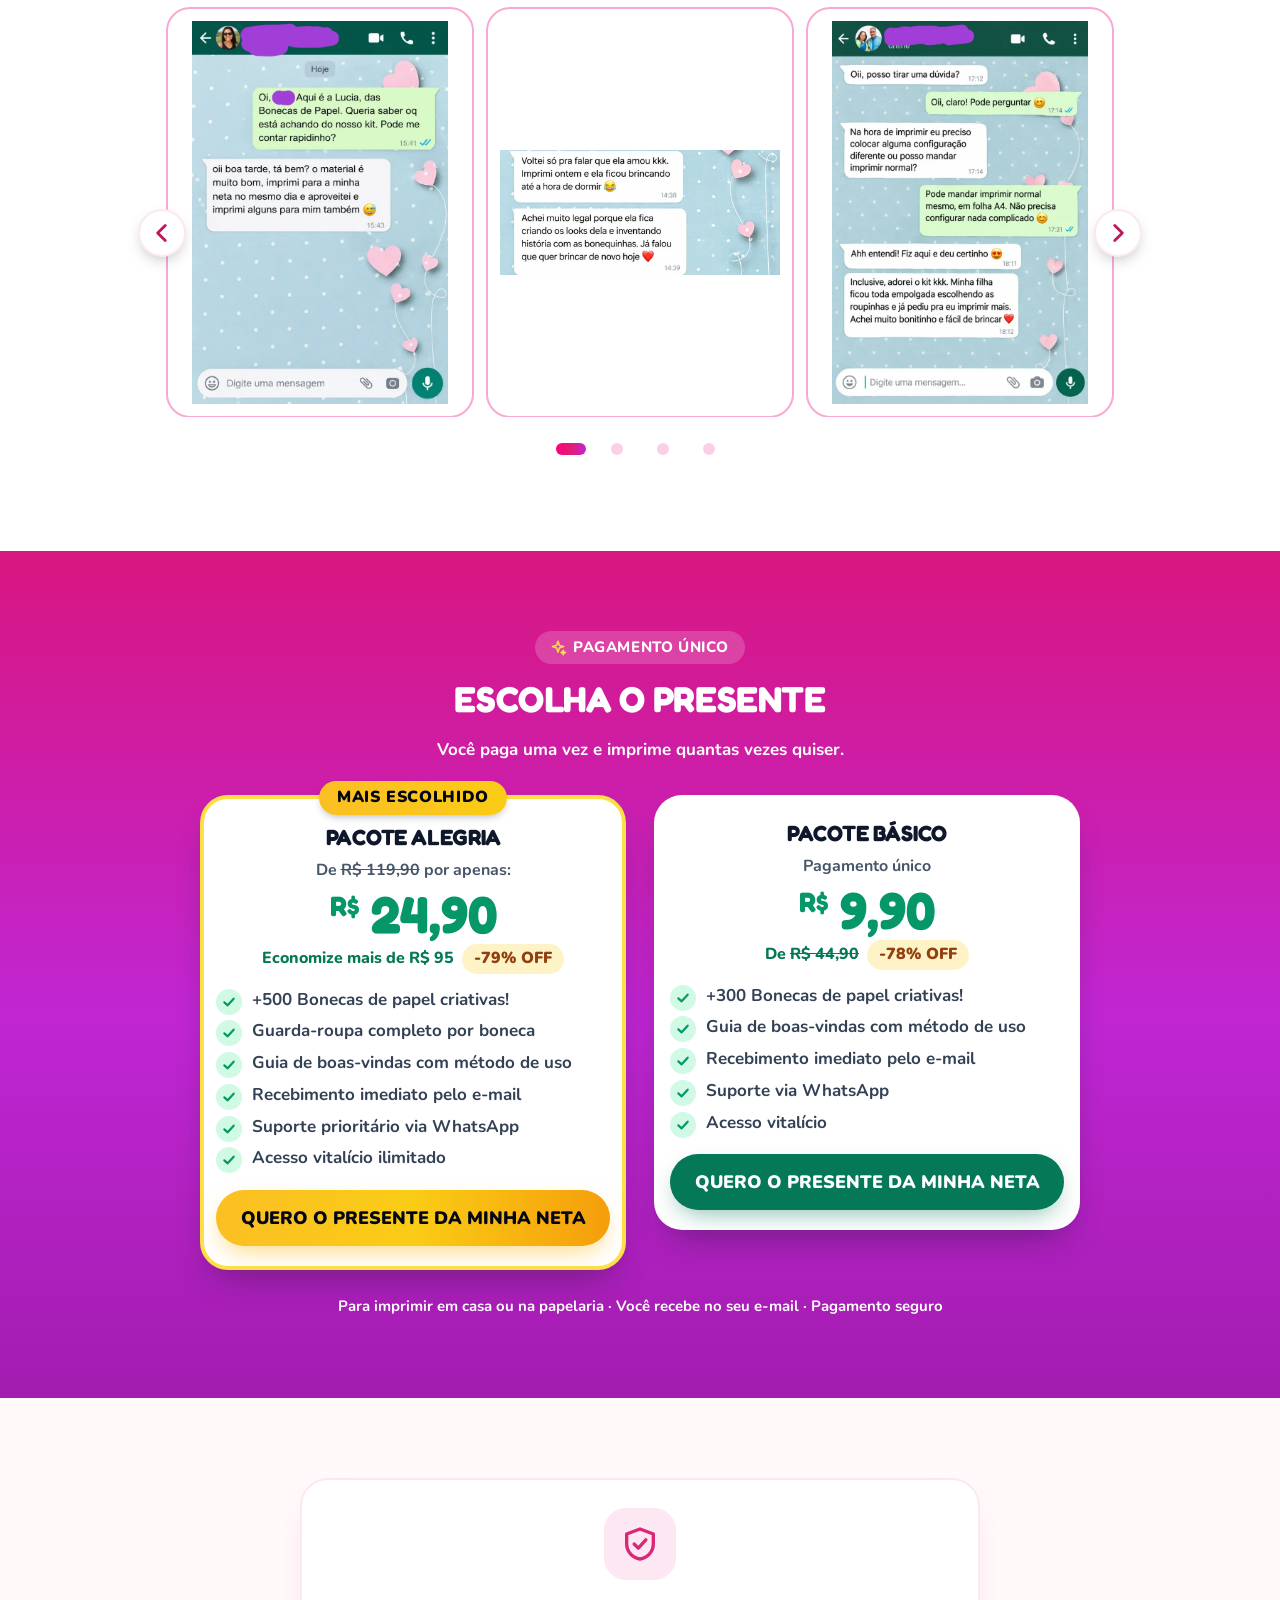
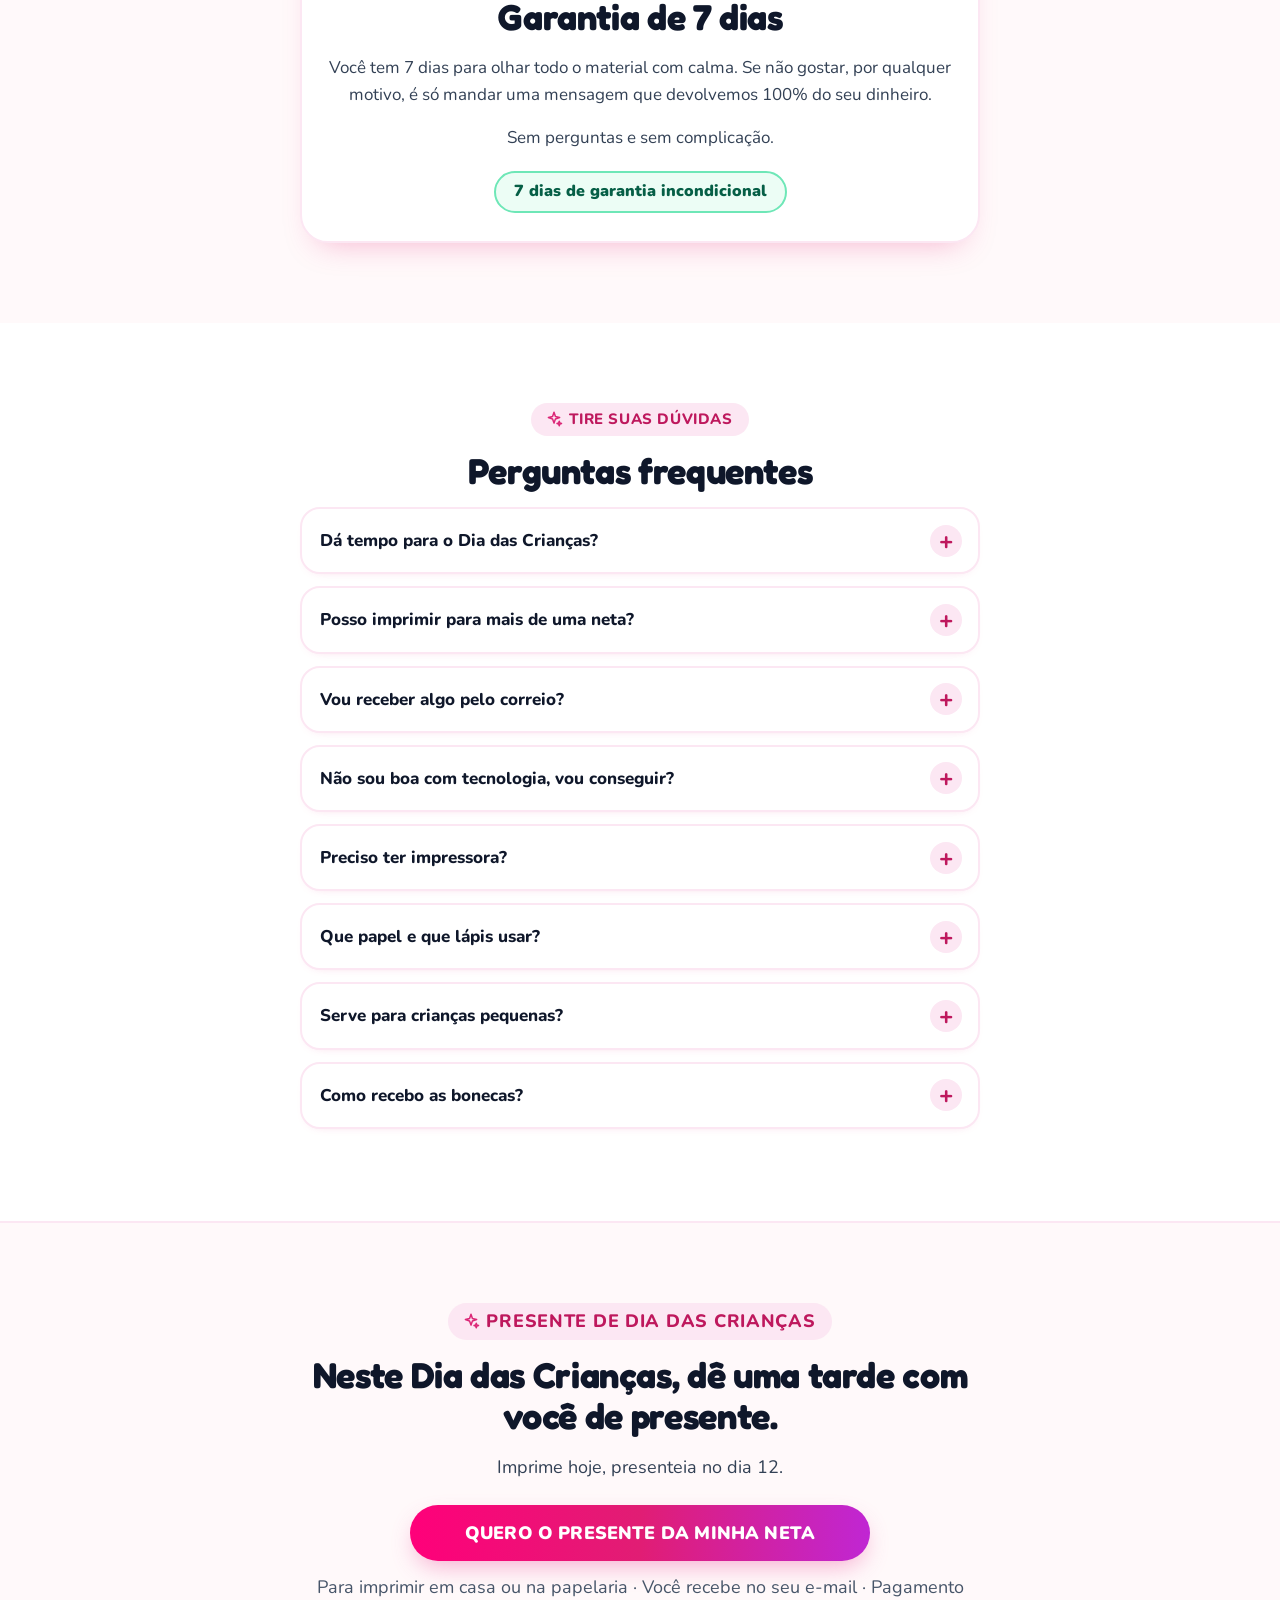
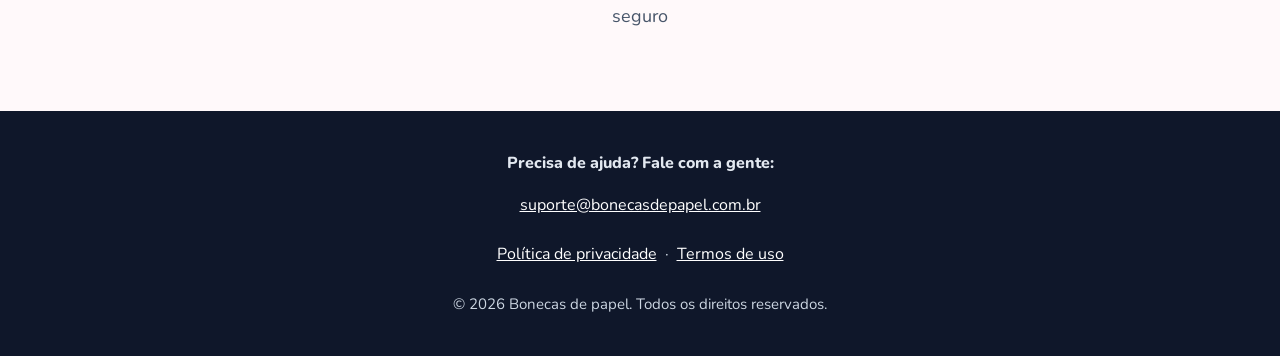
==== commit 611b4569: "Dia das Crianças: passo a passo só com as 3 imagens e legendas Sai a lista de 5 passos em texto e o " ====
--- a/dia-das-criancas.html
+++ b/dia-das-criancas.html
@@ -264,7 +264,7 @@
       h1 { font-size: 44px; }
       h2 { font-size: 36px; }
     }
-    /* Passo a passo em imagens ("Como vira presente"): uma embaixo da outra no celular, 3 lado a lado no computador */
+    /* Passo a passo em imagens com legenda: uma embaixo da outra no celular, 3 lado a lado no computador */
     .passos-fotos {
       display: grid;
       gap: 16px;
@@ -276,6 +276,16 @@
       border: 2px solid var(--pink-100);
       background: #fff;
       box-shadow: 0 6px 18px -10px rgba(225, 29, 116, 0.3);
+    }
+    .passo-legenda {
+      margin: 10px 4px 0;
+      font-size: 17px;
+      line-height: 1.45;
+      color: var(--ink-2);
+      text-align: center;
+    }
+    .passo-legenda strong {
+      color: var(--pink-700);
     }
     @media (min-width: 760px) {
       .passos-fotos {
@@ -516,57 +526,32 @@
       </div>
     </section>
 
-    <!-- 5. COMO VIRA PRESENTE -->
+    <!-- 5. PASSO A PASSO -->
     <section class="passos">
       <div class="wrap">
         <p class="pill">Passo a passo</p>
-        <h2>Como vira presente</h2>
-        <!-- PASSO A PASSO EM IMAGENS: 1º receber (e-mail e WhatsApp), 2º imprimir, 3º brincar.
+        <!-- PASSO A PASSO EM IMAGENS, cada uma com legenda: 1º receber, 2º imprimir, 3º brincar.
              Quadradas, 1000x1000, em WebP. Uma embaixo da outra no celular, três lado a lado no computador. -->
         <div class="passos-fotos">
-          <figure class="ph passo-foto" style="aspect-ratio: 1 / 1" data-ph="img/passo-1.webp — 1º passo">
-            <img src="img/passo-1.webp" alt="1º passo: você recebe as bonecas de papel por e-mail e WhatsApp logo após a compra, para imprimir e recortar" width="1000" height="1000" loading="lazy" decoding="async" onerror="this.parentNode.classList.add('ph-missing')" />
-          </figure>
-          <figure class="ph passo-foto" style="aspect-ratio: 1 / 1" data-ph="img/passo-2.webp — 2º passo">
-            <img src="img/passo-2.webp" alt="2º passo: imprima em papel sulfite comum ou, se preferir, em papel mais firme, como couchê ou cartolina. Pode imprimir quantas vezes quiser" width="1000" height="1000" loading="lazy" decoding="async" onerror="this.parentNode.classList.add('ph-missing')" />
-          </figure>
-          <figure class="ph passo-foto" style="aspect-ratio: 1 / 1" data-ph="img/passo-3.webp — 3º passo">
-            <img src="img/passo-3.webp" alt="3º passo: brinque com as bonecas de papel. Recorte as bonecas e as roupinhas e, se quiser, plastifique para durar mais. Avó e neta brincando juntas" width="1000" height="1000" loading="lazy" decoding="async" onerror="this.parentNode.classList.add('ph-missing')" />
-          </figure>
+          <div class="passo">
+            <figure class="ph passo-foto" style="aspect-ratio: 1 / 1" data-ph="img/passo-1.webp — 1º passo">
+              <img src="img/passo-1.webp" alt="1º passo: você recebe as bonecas de papel por e-mail e WhatsApp logo após a compra, para imprimir e recortar" width="1000" height="1000" loading="lazy" decoding="async" onerror="this.parentNode.classList.add('ph-missing')" />
+            </figure>
+            <p class="passo-legenda"><strong>1º passo:</strong> Logo depois da compra, as bonecas chegam no seu <span class="nw">e-mail</span> e no WhatsApp, prontas para imprimir.</p>
+          </div>
+          <div class="passo">
+            <figure class="ph passo-foto" style="aspect-ratio: 1 / 1" data-ph="img/passo-2.webp — 2º passo">
+              <img src="img/passo-2.webp" alt="2º passo: imprima em papel sulfite comum ou, se preferir, em papel mais firme, como couchê ou cartolina. Pode imprimir quantas vezes quiser" width="1000" height="1000" loading="lazy" decoding="async" onerror="this.parentNode.classList.add('ph-missing')" />
+            </figure>
+            <p class="passo-legenda"><strong>2º passo:</strong> Imprima em papel sulfite comum ou, se preferir, num papel mais firme, como couchê ou cartolina. Dá para imprimir quantas vezes quiser.</p>
+          </div>
+          <div class="passo">
+            <figure class="ph passo-foto" style="aspect-ratio: 1 / 1" data-ph="img/passo-3.webp — 3º passo">
+              <img src="img/passo-3.webp" alt="3º passo: brinque com as bonecas de papel. Recorte as bonecas e as roupinhas e, se quiser, plastifique para durar mais. Avó e neta brincando juntas" width="1000" height="1000" loading="lazy" decoding="async" onerror="this.parentNode.classList.add('ph-missing')" />
+            </figure>
+            <p class="passo-legenda"><strong>3º passo:</strong> Recorte as bonecas e as roupinhas e brinque junto com a sua neta. Se quiser, plastifique para durar mais.</p>
+          </div>
         </div>
-        <ol class="steps">
-          <li>
-            <span class="step-icon" aria-hidden="true">
-              <svg viewBox="0 0 24 24"><path d="M3 4h2l2.4 11.2a2 2 0 0 0 2 1.6h7.7a2 2 0 0 0 2-1.5L21 8H6.2"/><circle cx="10" cy="20" r="1.4"/><circle cx="17" cy="20" r="1.4"/></svg>
-            </span>
-            <span class="step-text"><strong>1.</strong> Você compra e recebe na hora, no seu <span class="nw">e-mail</span>.</span>
-          </li>
-          <li>
-            <span class="step-icon" aria-hidden="true">
-              <svg viewBox="0 0 24 24"><path d="M7 9V3h10v6"/><rect x="3" y="9" width="18" height="8" rx="2"/><path d="M7 14h10v7H7z"/></svg>
-            </span>
-            <span class="step-text"><strong>2.</strong> Imprime em casa ou leva na papelaria do bairro.</span>
-          </li>
-          <li>
-            <span class="step-icon" aria-hidden="true">
-              <svg viewBox="0 0 24 24"><circle cx="6" cy="6" r="3"/><circle cx="6" cy="18" r="3"/><path d="M8.1 8.1 20 20M8.1 15.9 20 4"/></svg>
-            </span>
-            <span class="step-text"><strong>3.</strong> Recorta e, se quiser, pede para plastificar.</span>
-          </li>
-          <li>
-            <span class="step-icon" aria-hidden="true">
-              <svg viewBox="0 0 24 24"><rect x="3" y="5" width="18" height="14" rx="2"/><path d="m3 7 9 6 9-6"/></svg>
-            </span>
-            <span class="step-text"><strong>4.</strong> Coloca num envelope com o nome da neta e um laço.</span>
-          </li>
-          <!-- DIA-DAS-CRIANCAS -->
-          <li>
-            <span class="step-icon" aria-hidden="true">
-              <svg viewBox="0 0 24 24"><path d="M12 20s-7.5-4.6-7.5-10.1A4.2 4.2 0 0 1 12 7.3a4.2 4.2 0 0 1 7.5 2.6C19.5 15.4 12 20 12 20z"/></svg>
-            </span>
-            <span class="step-text"><strong>5.</strong> Dá de presente no dia 12 e brinca junto.</span>
-          </li>
-        </ol>
         <p class="apoio">
           Não tem impressora? É só mandar pelo WhatsApp para a papelaria do seu bairro.
         </p>
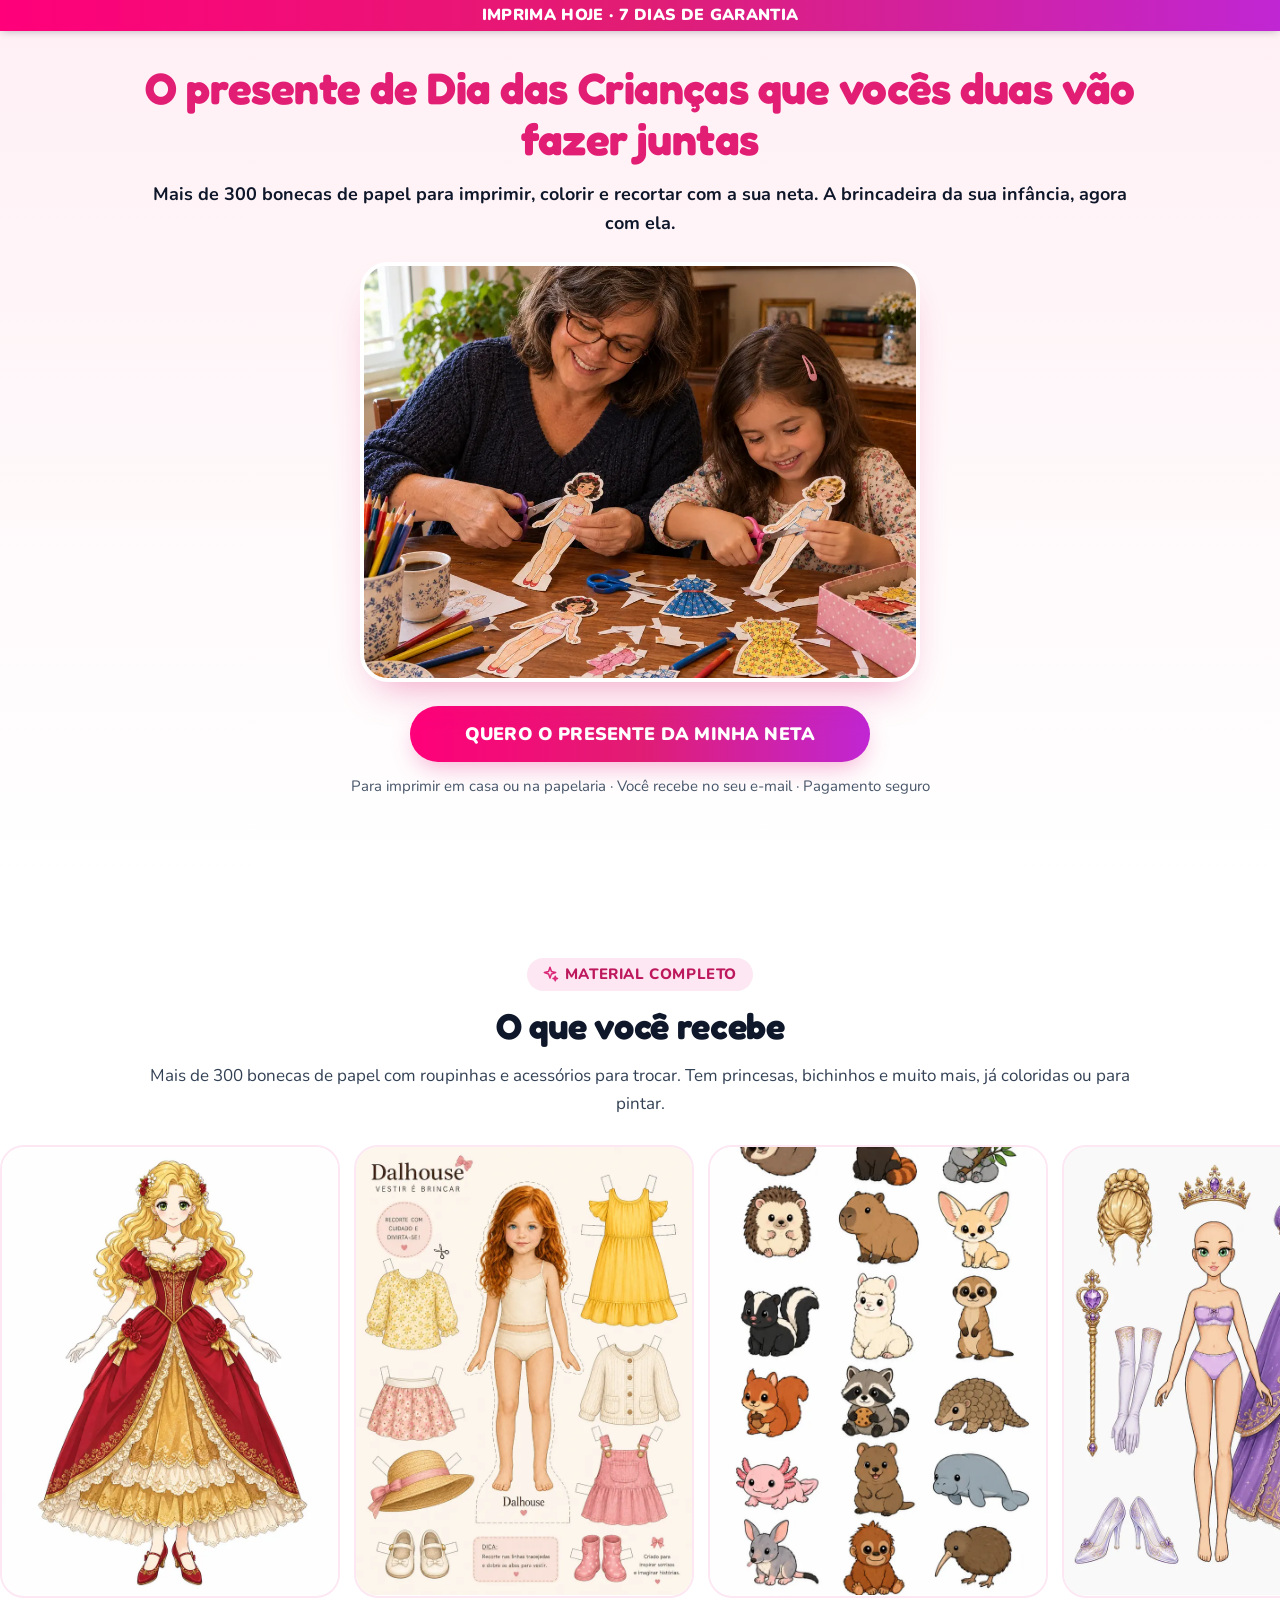
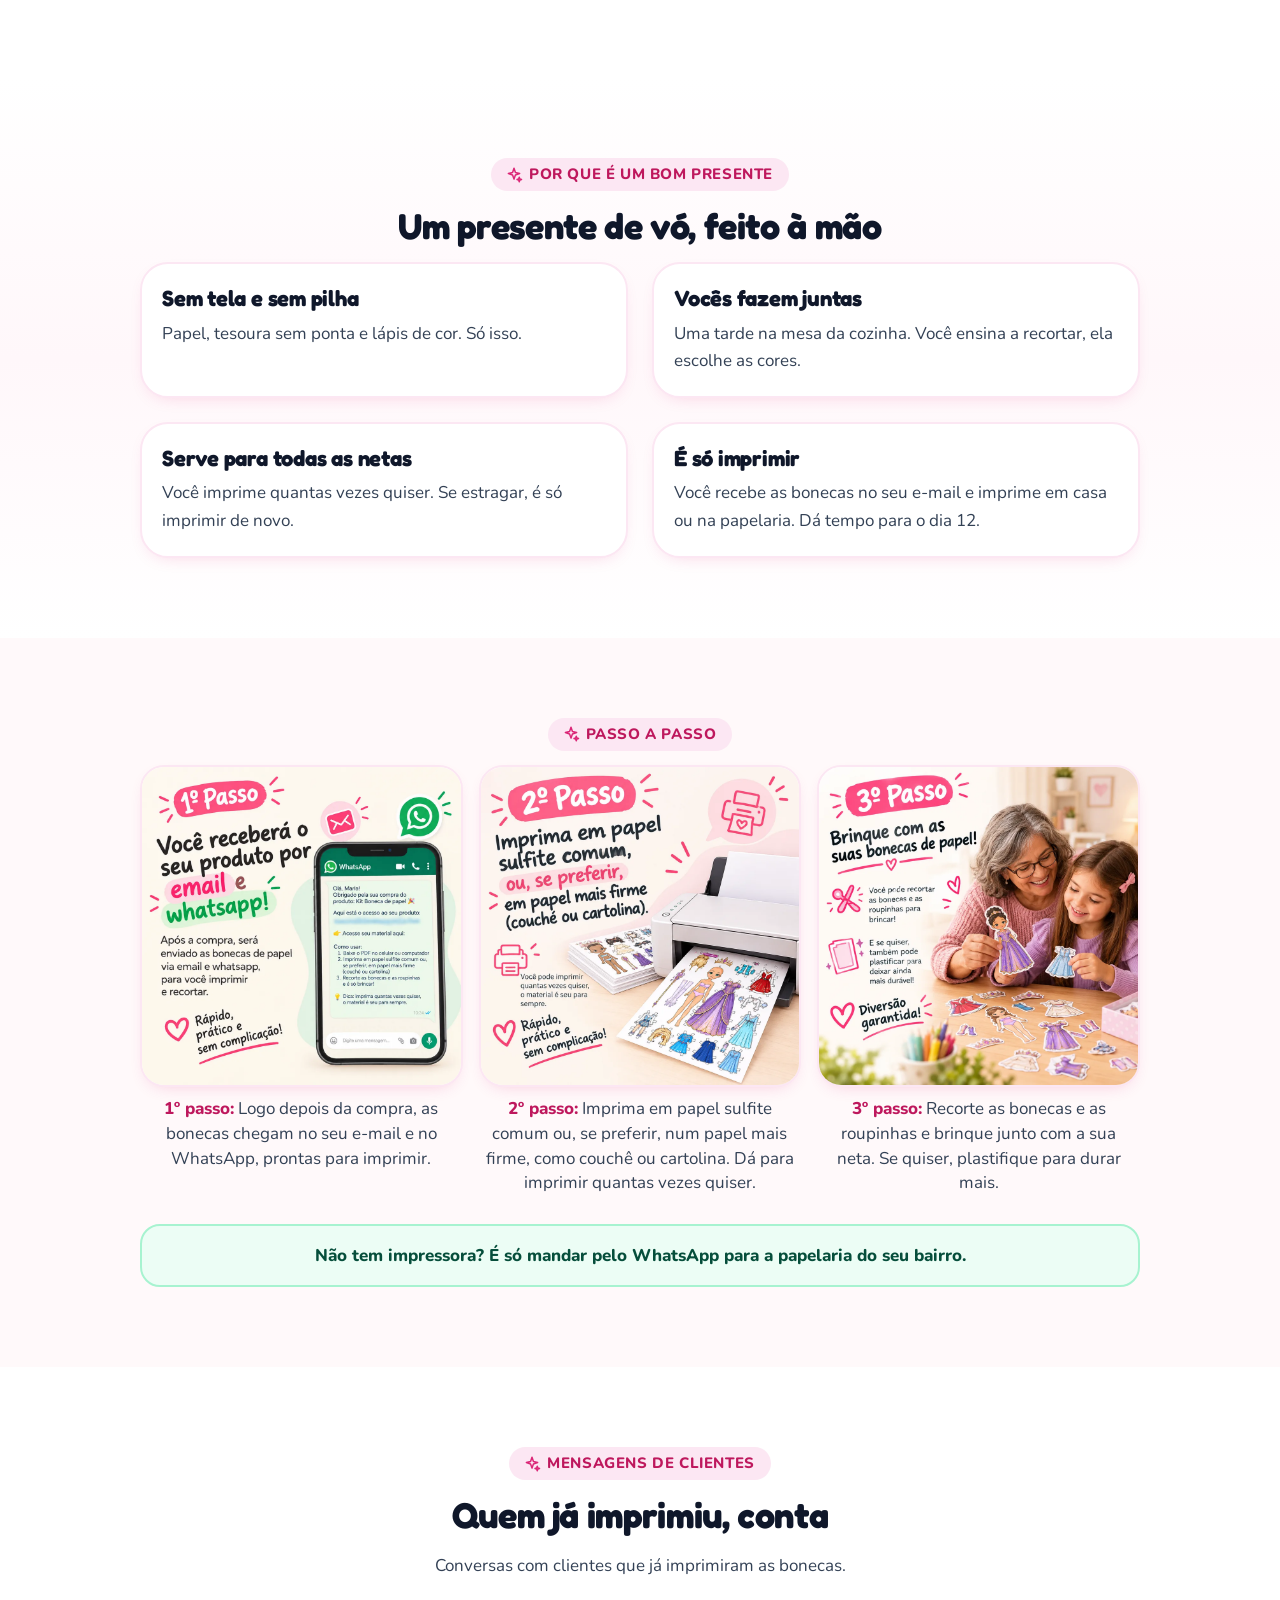
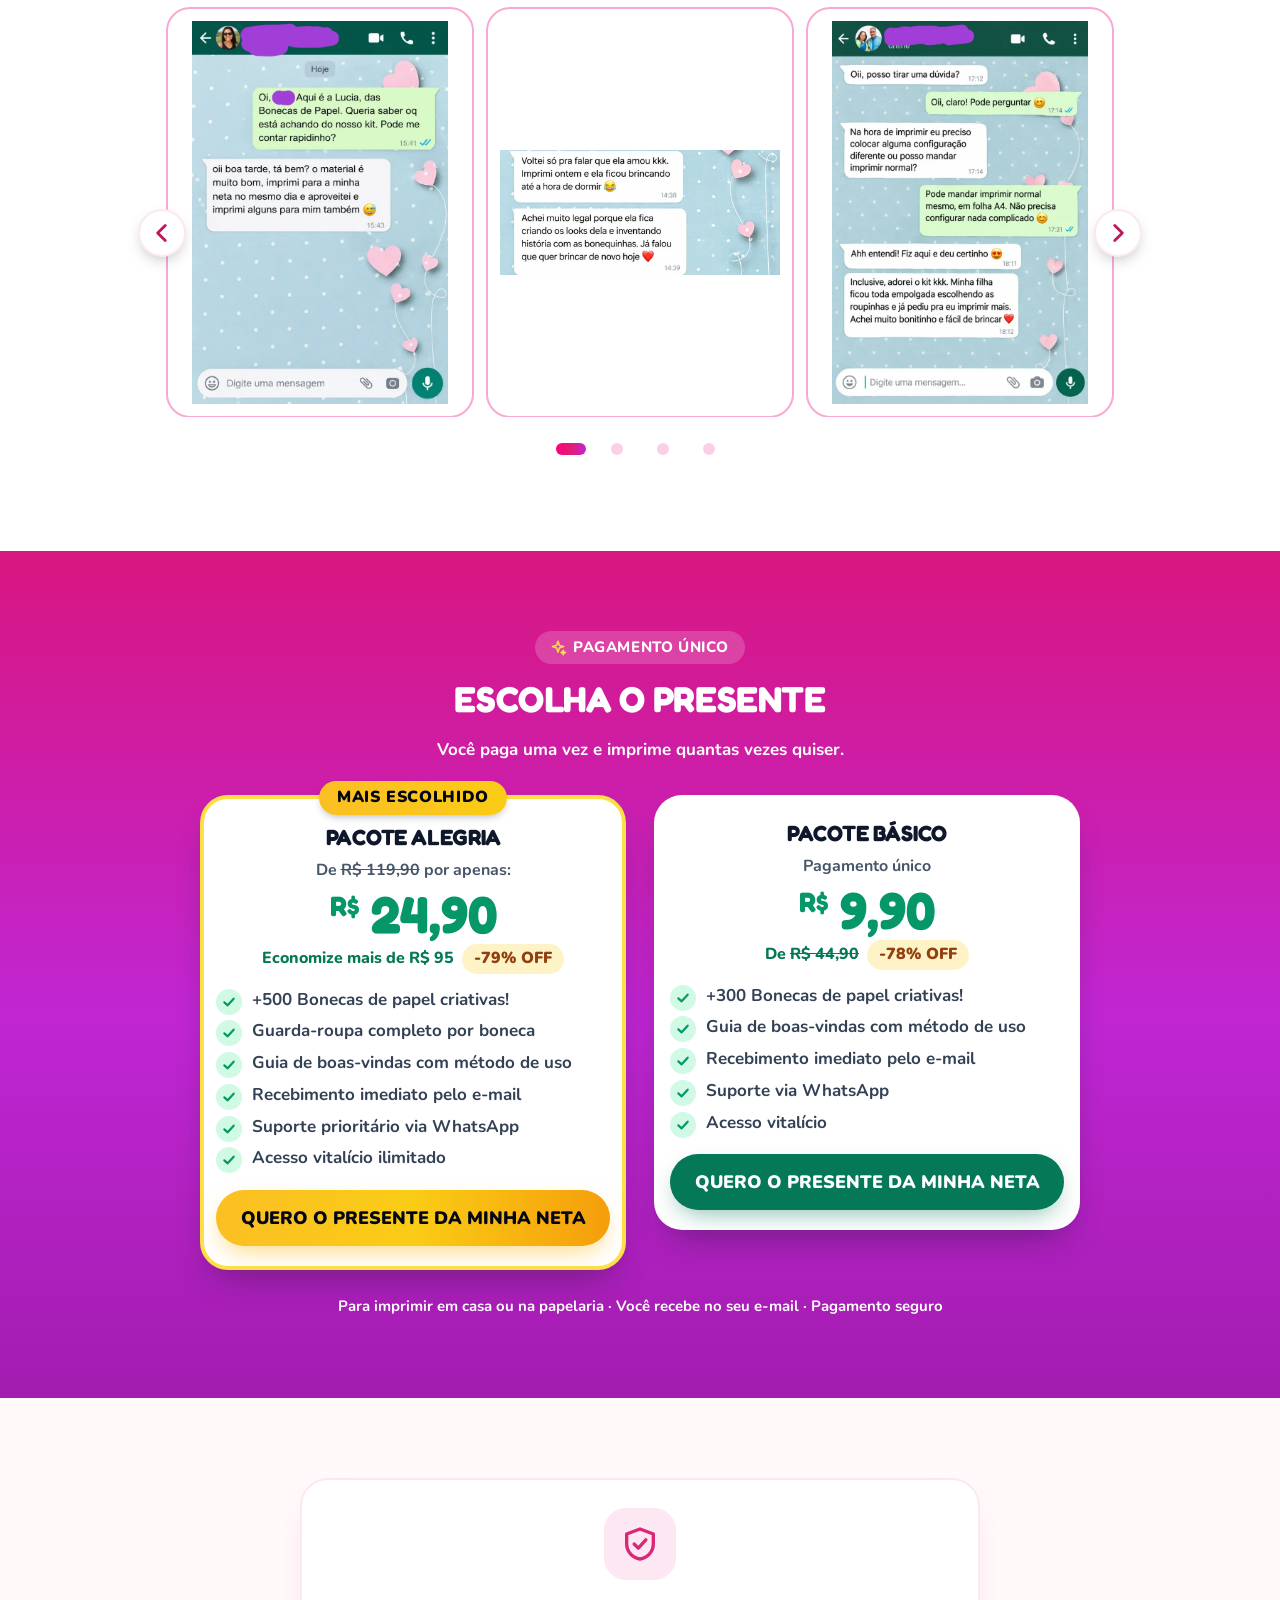
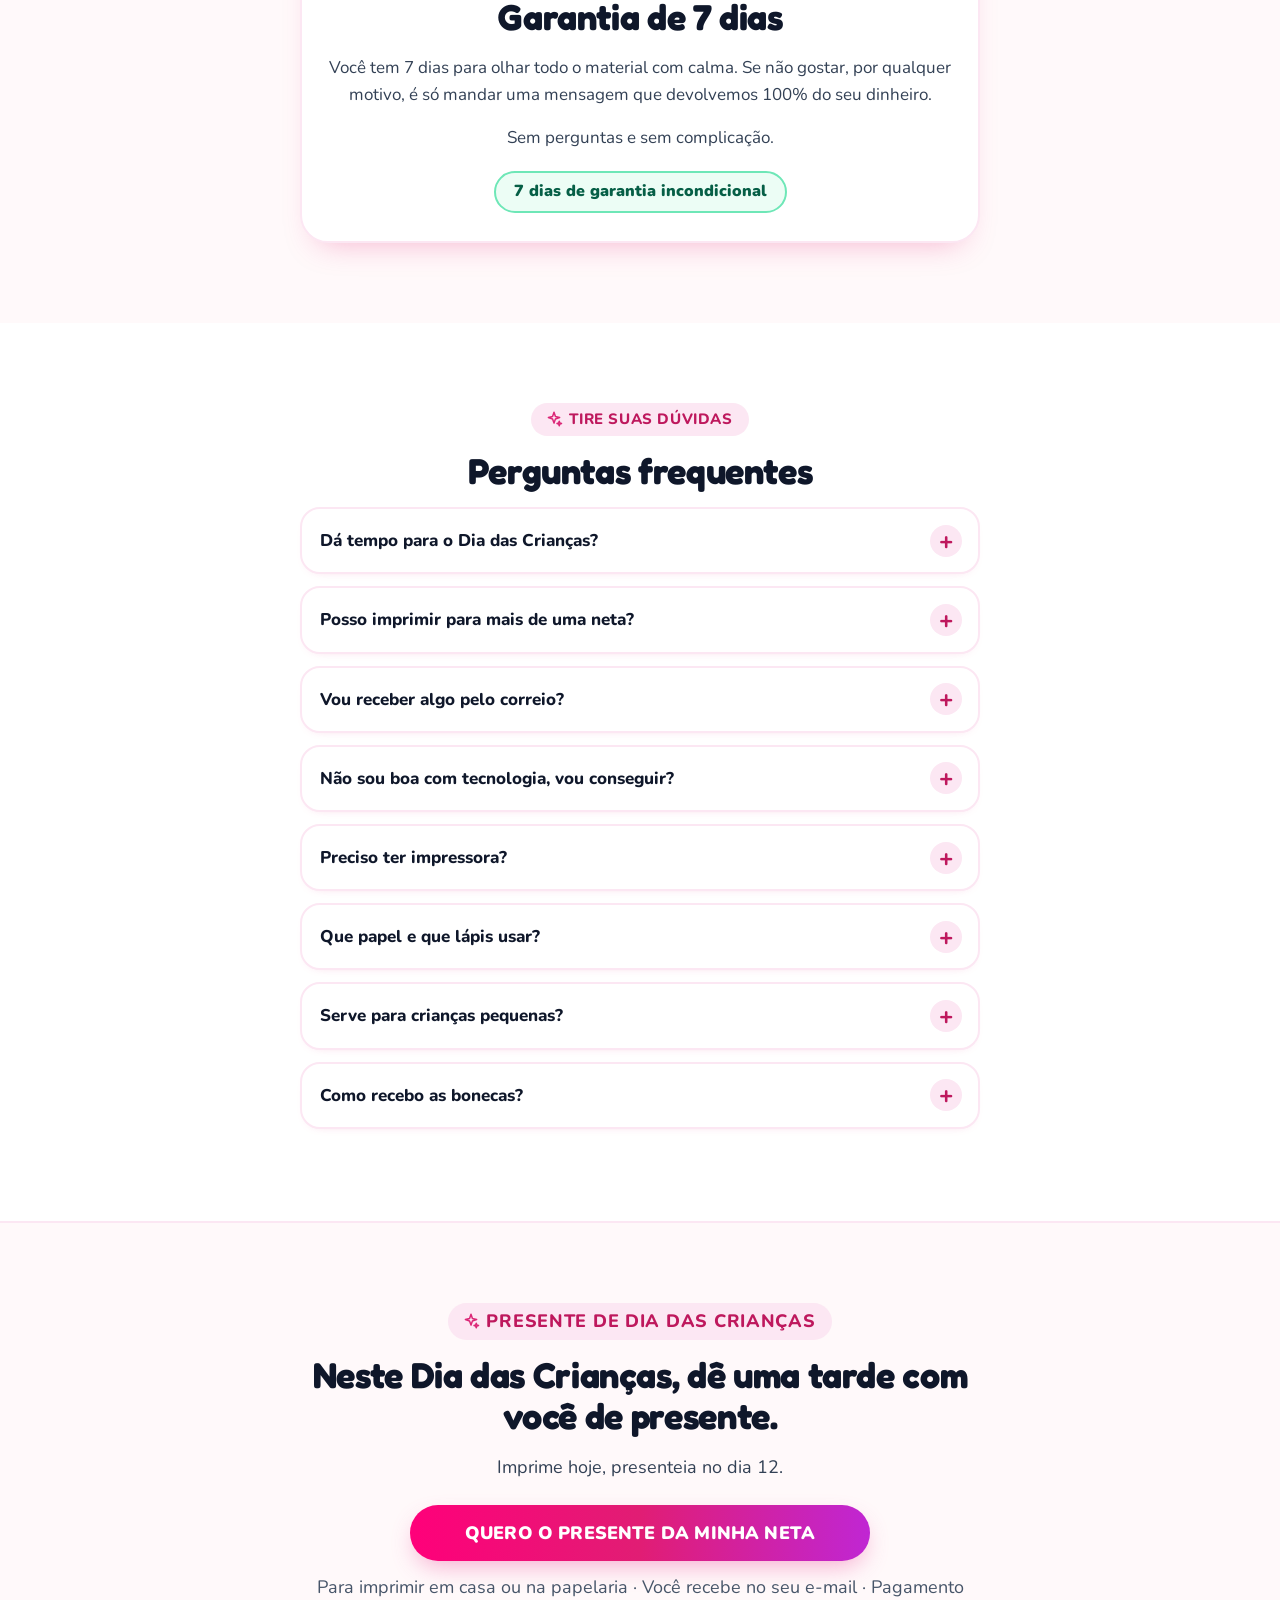
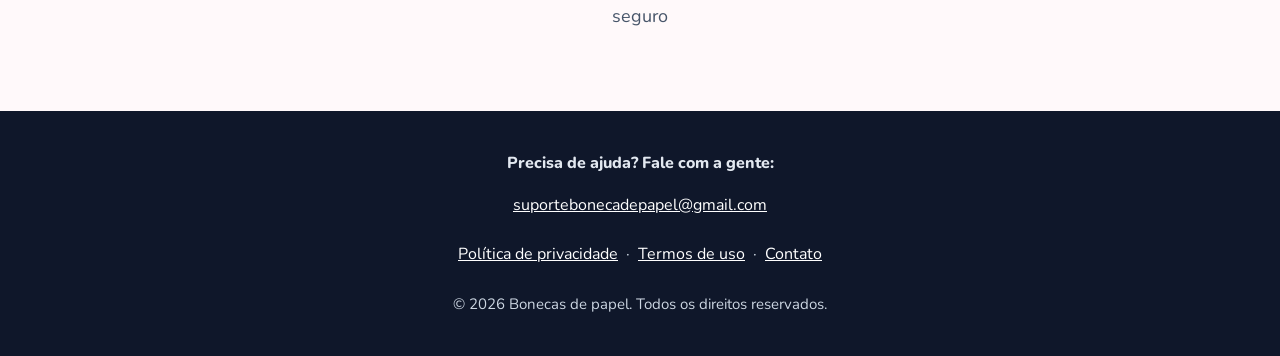
==== commit 66858485: "Política de Privacidade e Termos de Uso com o texto completo; novo e-mail de contato Textos vindos d" ====
--- a/dia-das-criancas.html
+++ b/dia-das-criancas.html
@@ -757,12 +757,14 @@
     <div class="wrap">
       <p class="rodape-titulo">Precisa de ajuda? Fale com a gente:</p>
       <p>
-        <a href="mailto:suporte@bonecasdepapel.com.br">suporte@bonecasdepapel.com.br</a>
+        <a href="mailto:suportebonecadepapel@gmail.com">suportebonecadepapel@gmail.com</a>
       </p>
       <p class="rodape-links">
         <a href="privacidade.html">Política de privacidade</a>
         <span aria-hidden="true">·</span>
         <a href="termos.html">Termos de uso</a>
+        <span aria-hidden="true">·</span>
+        <a href="mailto:suportebonecadepapel@gmail.com">Contato</a>
       </p>
       <p class="rodape-copy">© 2026 Bonecas de papel. Todos os direitos reservados.</p>
     </div>
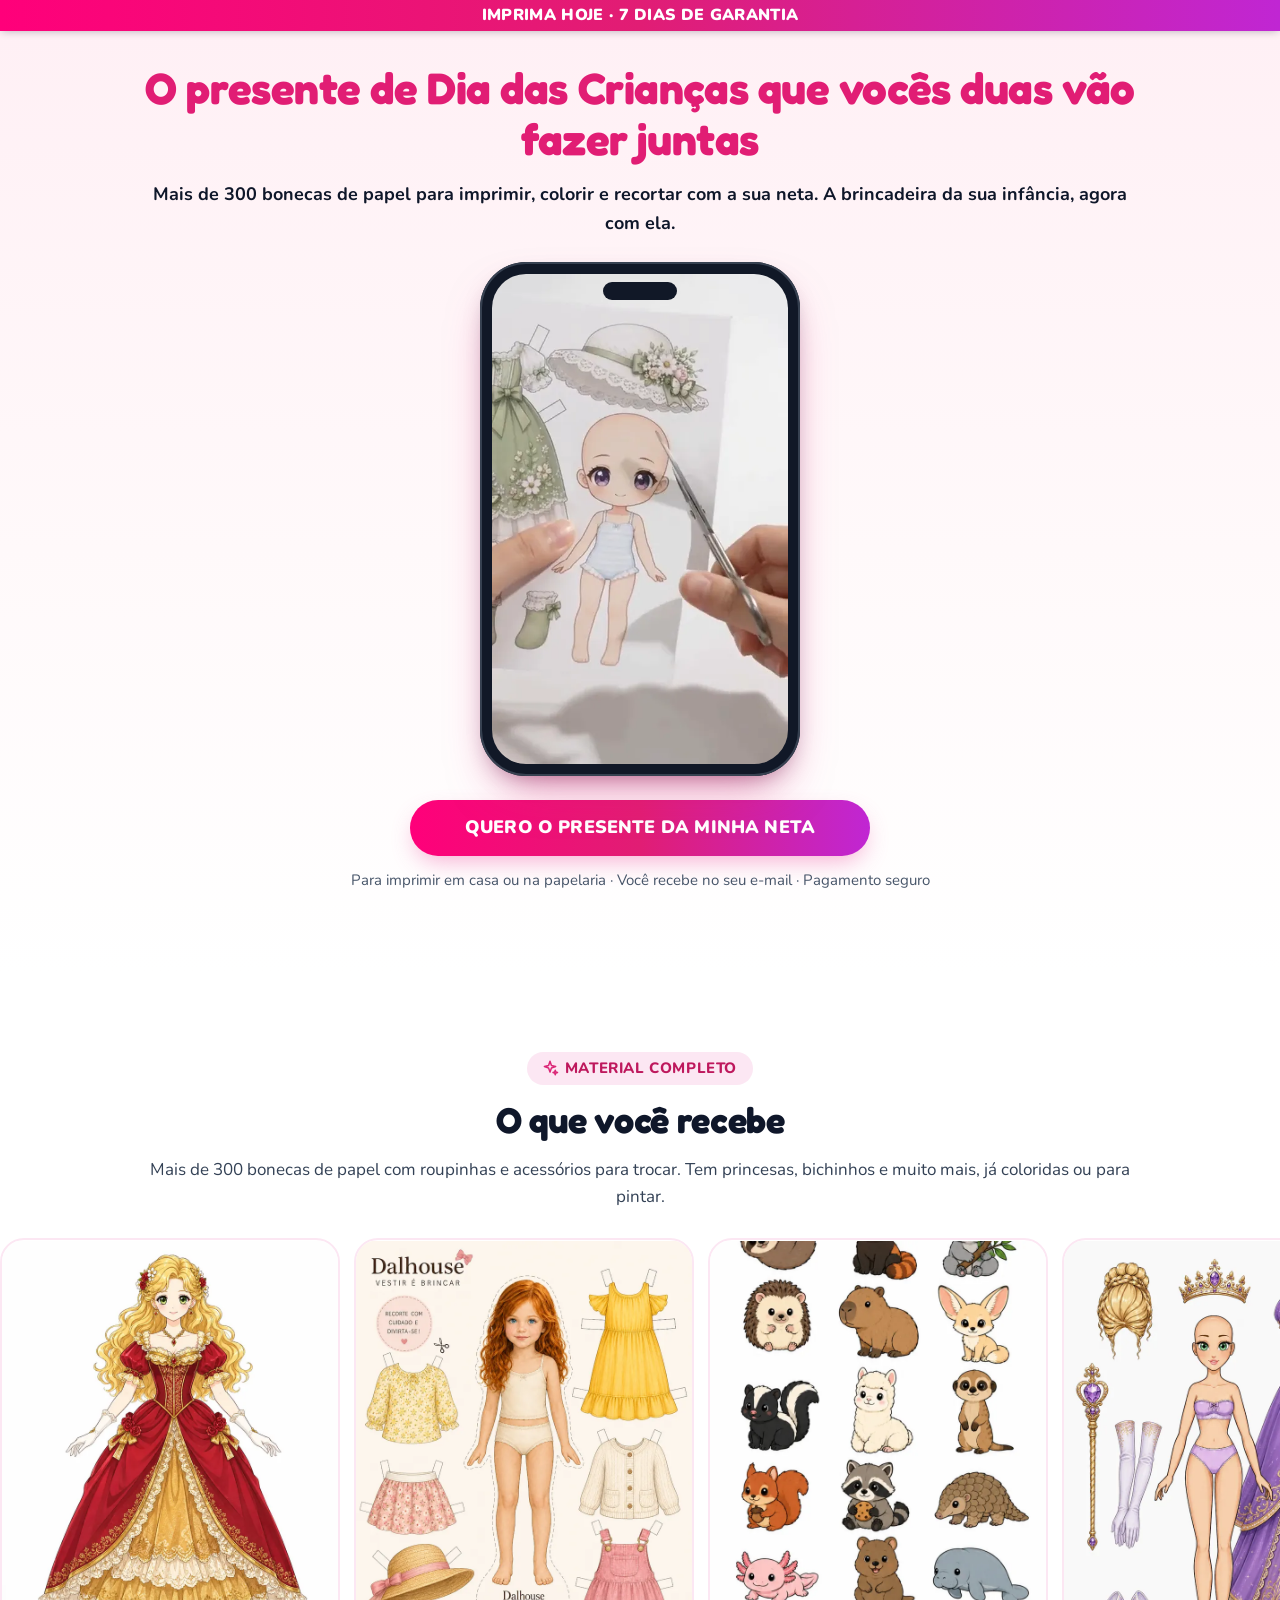
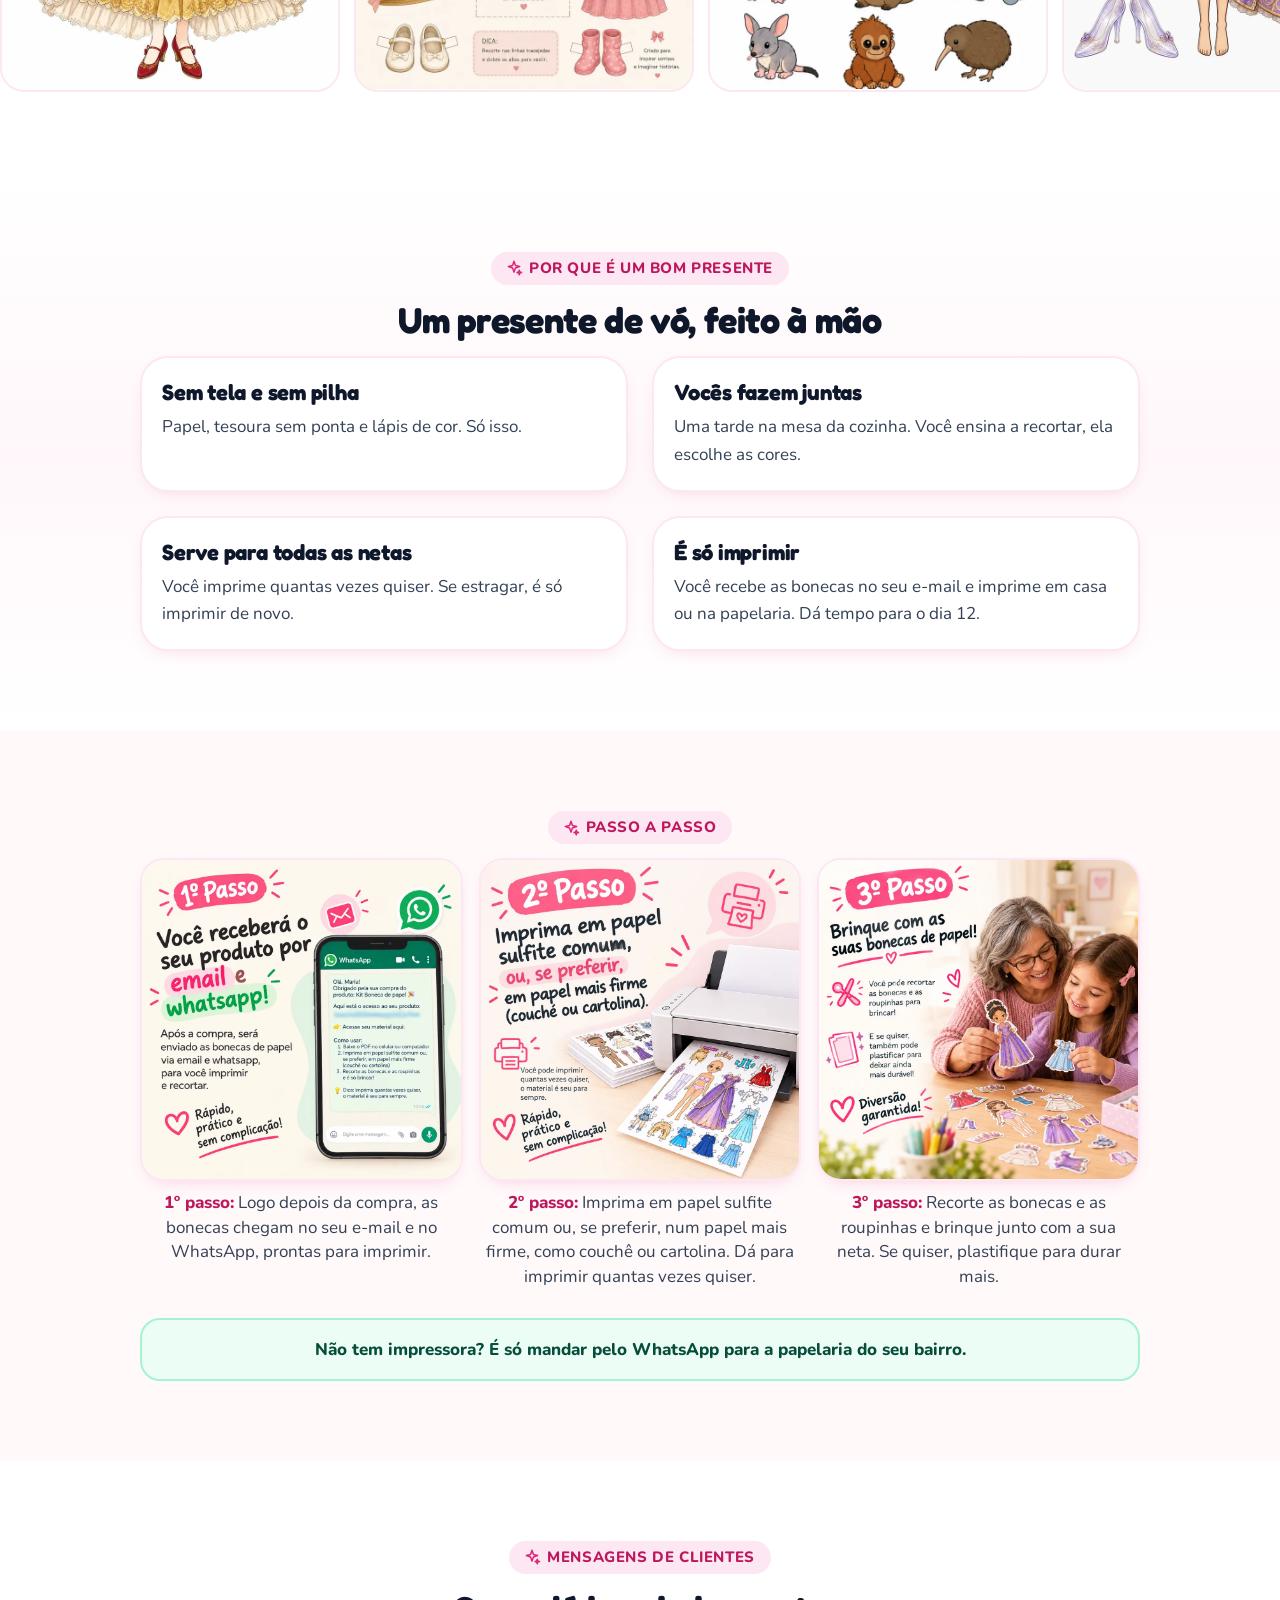
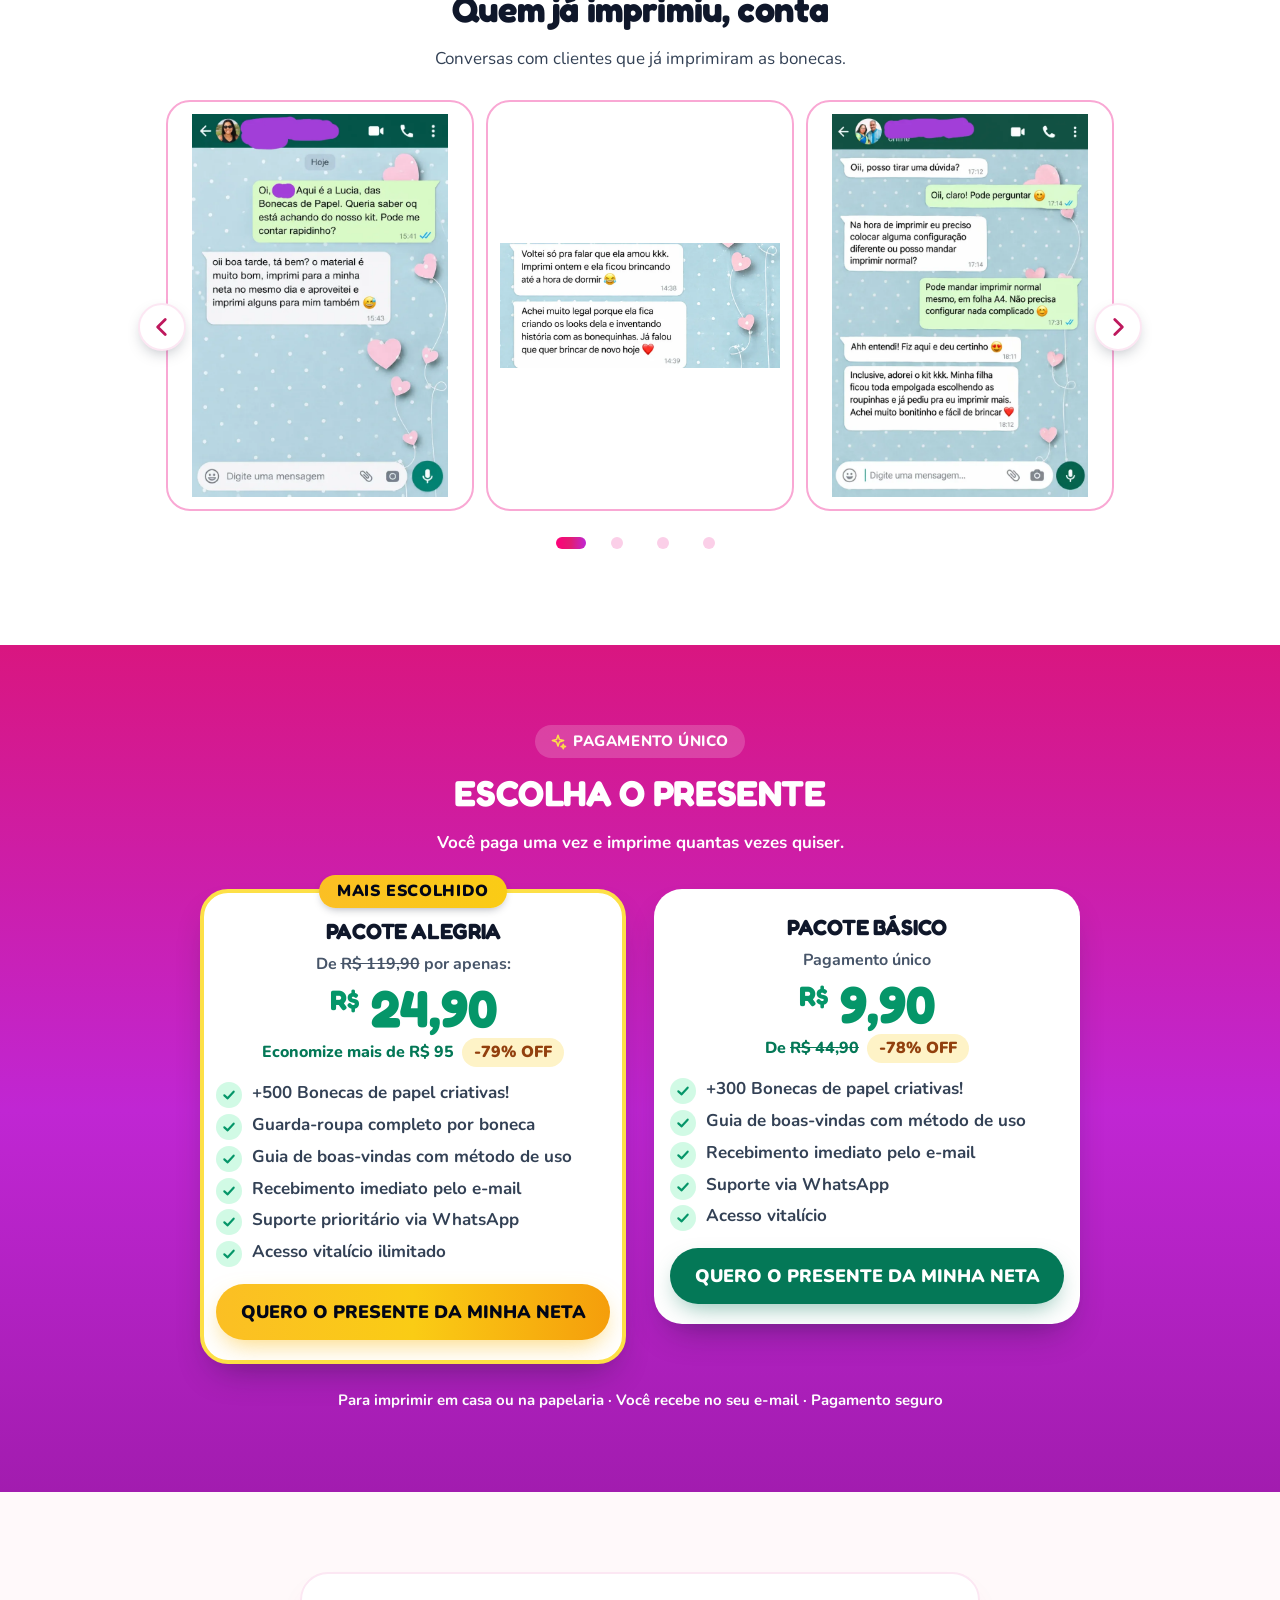
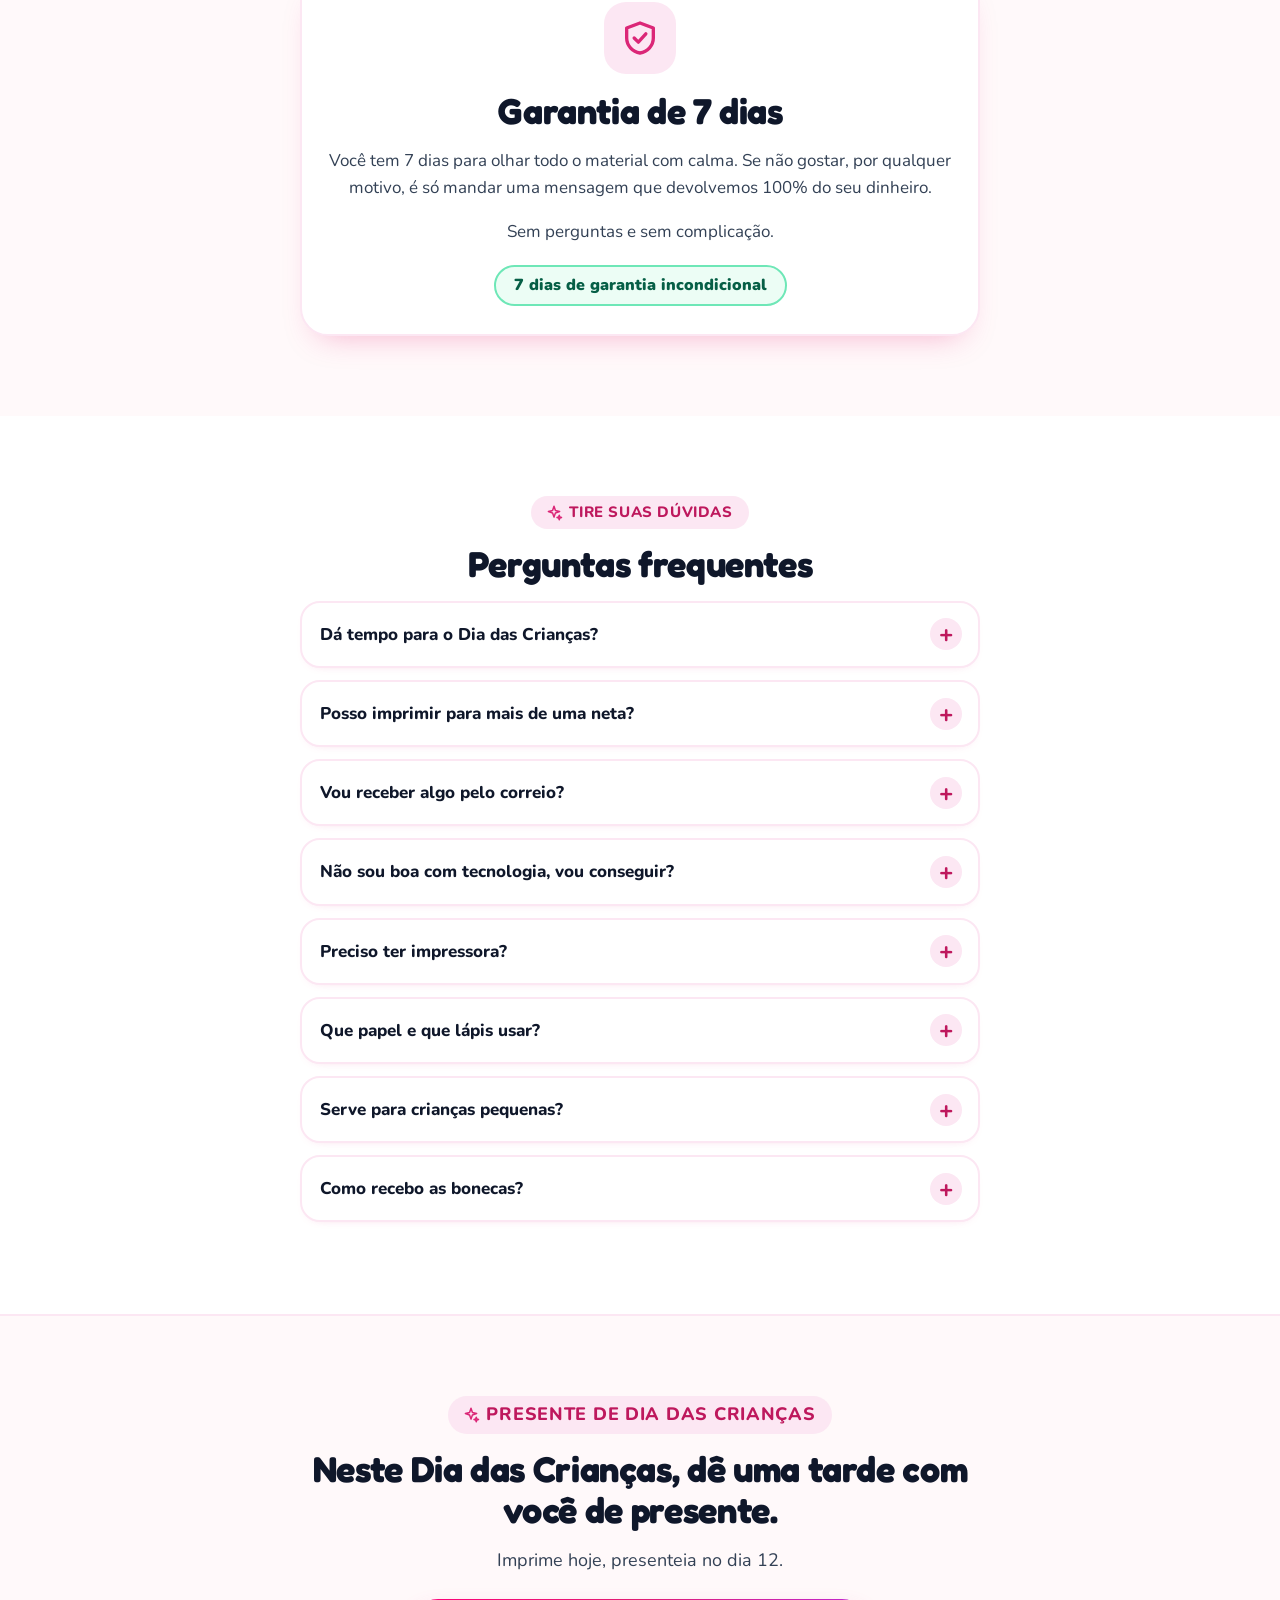
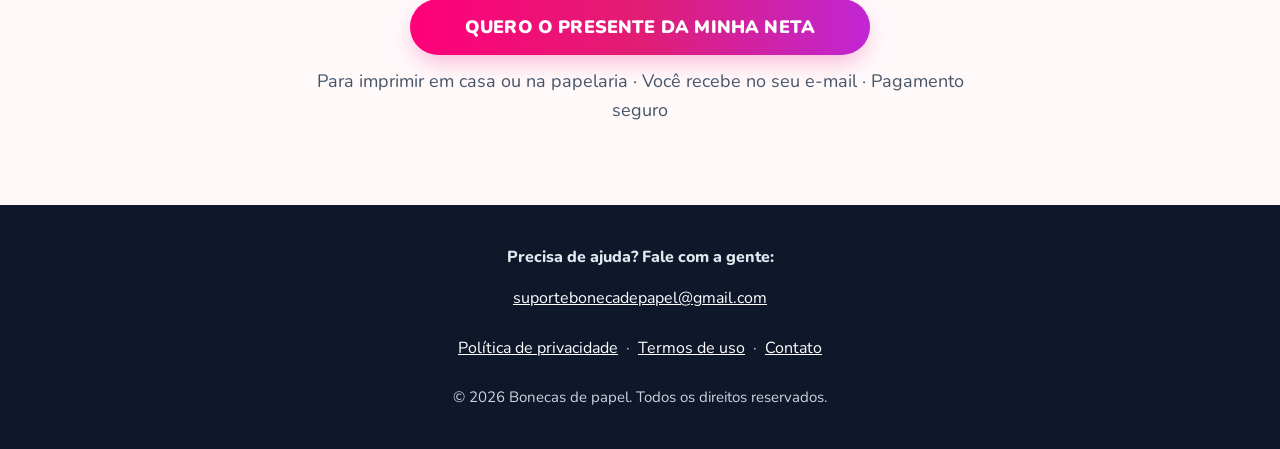
==== commit 344692f4: "Dia das Crianças: vídeo do material numa moldura de celular no topo Gravação de tela vinda do Imgur," ====
--- a/dia-das-criancas.html
+++ b/dia-das-criancas.html
@@ -88,19 +88,57 @@
   <!-- Fontes (Google Fonts, hospedadas no próprio site para carregar mais rápido no 4G) -->
   <link rel="preload" href="fonts/fredoka-latin.woff2" as="font" type="font/woff2" crossorigin />
   <link rel="preload" href="fonts/nunito-latin.woff2" as="font" type="font/woff2" crossorigin />
-  <!-- Imagem do topo: aparece primeiro na tela, então carrega com prioridade -->
-  <link rel="preload" href="img/com-a-neta.webp" as="image" type="image/webp" fetchpriority="high" />
+  <!-- Capa do vídeo do topo: aparece primeiro na tela, então carrega com prioridade -->
+  <link rel="preload" href="img/capa-demo.webp" as="image" type="image/webp" fetchpriority="high" />
   <link rel="stylesheet" href="css/style.css" />
 
   <!-- Ajustes só desta versão (o css/style.css é o mesmo da página principal e não foi alterado) -->
   <style>
-    /* Imagem de avó e neta no topo, no lugar do vídeo */
-    .foto-hero {
-      max-width: 560px;
+    /* Vídeo do topo dentro de uma moldura de celular */
+    .celular {
+      position: relative;
+      width: 100%;
+      max-width: 290px;
       margin: 24px auto;
-      border: 4px solid #fff;
-      border-radius: 28px;
-      box-shadow: 0 20px 40px -18px rgba(225, 29, 116, 0.45);
+      padding: 12px;
+      border-radius: 46px;
+      background: #111827;
+      box-shadow:
+        0 0 0 2px #374151 inset,
+        0 24px 48px -18px rgba(225, 29, 116, 0.55),
+        0 10px 24px -12px rgba(15, 23, 42, 0.5);
+    }
+    /* Alto-falante/câmera no topo da moldura */
+    .celular::before {
+      content: '';
+      position: absolute;
+      top: 20px;
+      left: 50%;
+      z-index: 2;
+      width: 74px;
+      height: 18px;
+      margin-left: -37px;
+      border-radius: 999px;
+      background: #111827;
+    }
+    .celular-tela {
+      position: relative;
+      aspect-ratio: 480 / 794;
+      border-radius: 34px;
+      overflow: hidden;
+      background: #fff url('img/capa-demo.webp') center / cover no-repeat;
+    }
+    .celular-tela video {
+      display: block;
+      width: 100%;
+      height: 100%;
+      object-fit: cover;
+      pointer-events: none; /* sem controles nem pausa ao tocar */
+    }
+    @media (min-width: 760px) {
+      .celular {
+        max-width: 320px;
+      }
     }
     /* Botões com texto maior: se quebrar em duas linhas, fica bem espaçado */
     .btn {
@@ -408,16 +446,27 @@
           Mais de 300 bonecas de papel para imprimir, colorir e recortar com a sua neta. A brincadeira da sua infância, agora com ela.
         </p>
 
-        <!-- IMAGEM DO TOPO: avó e neta recortando bonecas de papel juntas (a mesma da seção "Para quem é?" da página principal). -->
-        <figure class="ph foto-hero" style="aspect-ratio: 4 / 3" data-ph="img/com-a-neta.webp — avó e neta recortando juntas">
-          <img
-            src="img/com-a-neta.webp"
-            alt="Avó e neta sorrindo enquanto recortam bonecas de papel juntas na mesa"
-            width="1000" height="750"
-            fetchpriority="high" decoding="async"
-            onerror="this.parentNode.classList.add('ph-missing')"
-          />
-        </figure>
+        <!-- VÍDEO DO TOPO dentro de uma moldura de celular: gravação de tela do material (área de membros e arquivos),
+             sem a barra de status do celular. Roda sozinho, sem som, em loop e sem controles; começa depois que a página
+             carrega (até lá aparece a capa). O js/main.js cuida do carregamento ([data-video]).
+             Para trocar: substitua video/demo-celular.mp4 (480x794) e img/capa-demo.webp. -->
+        <div class="celular">
+          <div class="celular-tela" data-video>
+            <video
+              data-src="video/demo-celular.mp4"
+              poster="img/capa-demo.webp"
+              width="480" height="794"
+              muted
+              autoplay
+              loop
+              playsinline
+              preload="none"
+              disablepictureinpicture
+              disableremoteplayback
+              aria-label="Vídeo: as bonecas de papel sendo recortadas e o material aberto no celular, com as categorias e os arquivos para imprimir"
+            ></video>
+          </div>
+        </div>
 
         <a class="btn" href="#planos">QUERO O PRESENTE DA MINHA NETA</a>
         <p class="micro">Para imprimir em casa ou na papelaria · Você recebe no seu <span class="nw">e-mail</span> · Pagamento seguro</p>
@@ -455,8 +504,8 @@
           <figure class="ph faixa-item" style="aspect-ratio: 3 / 4" data-ph="img/amostra-5.webp — página de amostra" data-zoom="4" role="button" tabindex="0" aria-label="Ampliar foto 5 de 9">
             <img src="img/amostra-5.webp" alt="Bonecas de papel recortadas, com roupinhas e coroas de flores, nas mãos de uma pessoa" width="750" height="1000" decoding="async" fetchpriority="low" onerror="this.parentNode.classList.add('ph-missing')" />
           </figure>
-          <figure class="ph faixa-item" style="aspect-ratio: 3 / 4" data-ph="img/amostra-6.webp — página de amostra" data-zoom="5" role="button" tabindex="0" aria-label="Ampliar foto 6 de 9">
-            <img src="img/amostra-6.webp" alt="Amostra: boneca com roupas de inverno, casaco rosa, suéter, gorro, protetor de orelha, botas e meias para recortar" width="787" height="793" decoding="async" fetchpriority="low" onerror="this.parentNode.classList.add('ph-missing')" />
+          <figure class="ph faixa-item" style="aspect-ratio: 3 / 4" data-ph="img/amostra-6b.webp — página de amostra" data-zoom="5" role="button" tabindex="0" aria-label="Ampliar foto 6 de 9">
+            <img src="img/amostra-6b.webp" alt="Amostra: boneca com roupas de inverno, casaco rosa, suéter, gorro, protetor de orelha, botas e meias para recortar" width="787" height="790" decoding="async" fetchpriority="low" onerror="this.parentNode.classList.add('ph-missing')" />
           </figure>
           <figure class="ph faixa-item" style="aspect-ratio: 3 / 4" data-ph="img/amostra-7.webp — página de amostra" data-zoom="6" role="button" tabindex="0" aria-label="Ampliar foto 7 de 9">
             <img src="img/amostra-7.webp" alt="Amostra: boneca fada com vestido lilás de estrelas, asas, tiara de lua, varinha, meias e botas para recortar" width="790" height="790" decoding="async" fetchpriority="low" onerror="this.parentNode.classList.add('ph-missing')" />
@@ -483,8 +532,8 @@
           <figure class="ph faixa-item" style="aspect-ratio: 3 / 4" data-ph="img/amostra-5.webp — página de amostra" data-zoom="4" aria-hidden="true">
             <img src="img/amostra-5.webp" alt="" width="750" height="1000" decoding="async" fetchpriority="low" onerror="this.parentNode.classList.add('ph-missing')" />
           </figure>
-          <figure class="ph faixa-item" style="aspect-ratio: 3 / 4" data-ph="img/amostra-6.webp — página de amostra" data-zoom="5" aria-hidden="true">
-            <img src="img/amostra-6.webp" alt="" width="787" height="793" decoding="async" fetchpriority="low" onerror="this.parentNode.classList.add('ph-missing')" />
+          <figure class="ph faixa-item" style="aspect-ratio: 3 / 4" data-ph="img/amostra-6b.webp — página de amostra" data-zoom="5" aria-hidden="true">
+            <img src="img/amostra-6b.webp" alt="" width="787" height="790" decoding="async" fetchpriority="low" onerror="this.parentNode.classList.add('ph-missing')" />
           </figure>
           <figure class="ph faixa-item" style="aspect-ratio: 3 / 4" data-ph="img/amostra-7.webp — página de amostra" data-zoom="6" aria-hidden="true">
             <img src="img/amostra-7.webp" alt="" width="790" height="790" decoding="async" fetchpriority="low" onerror="this.parentNode.classList.add('ph-missing')" />
